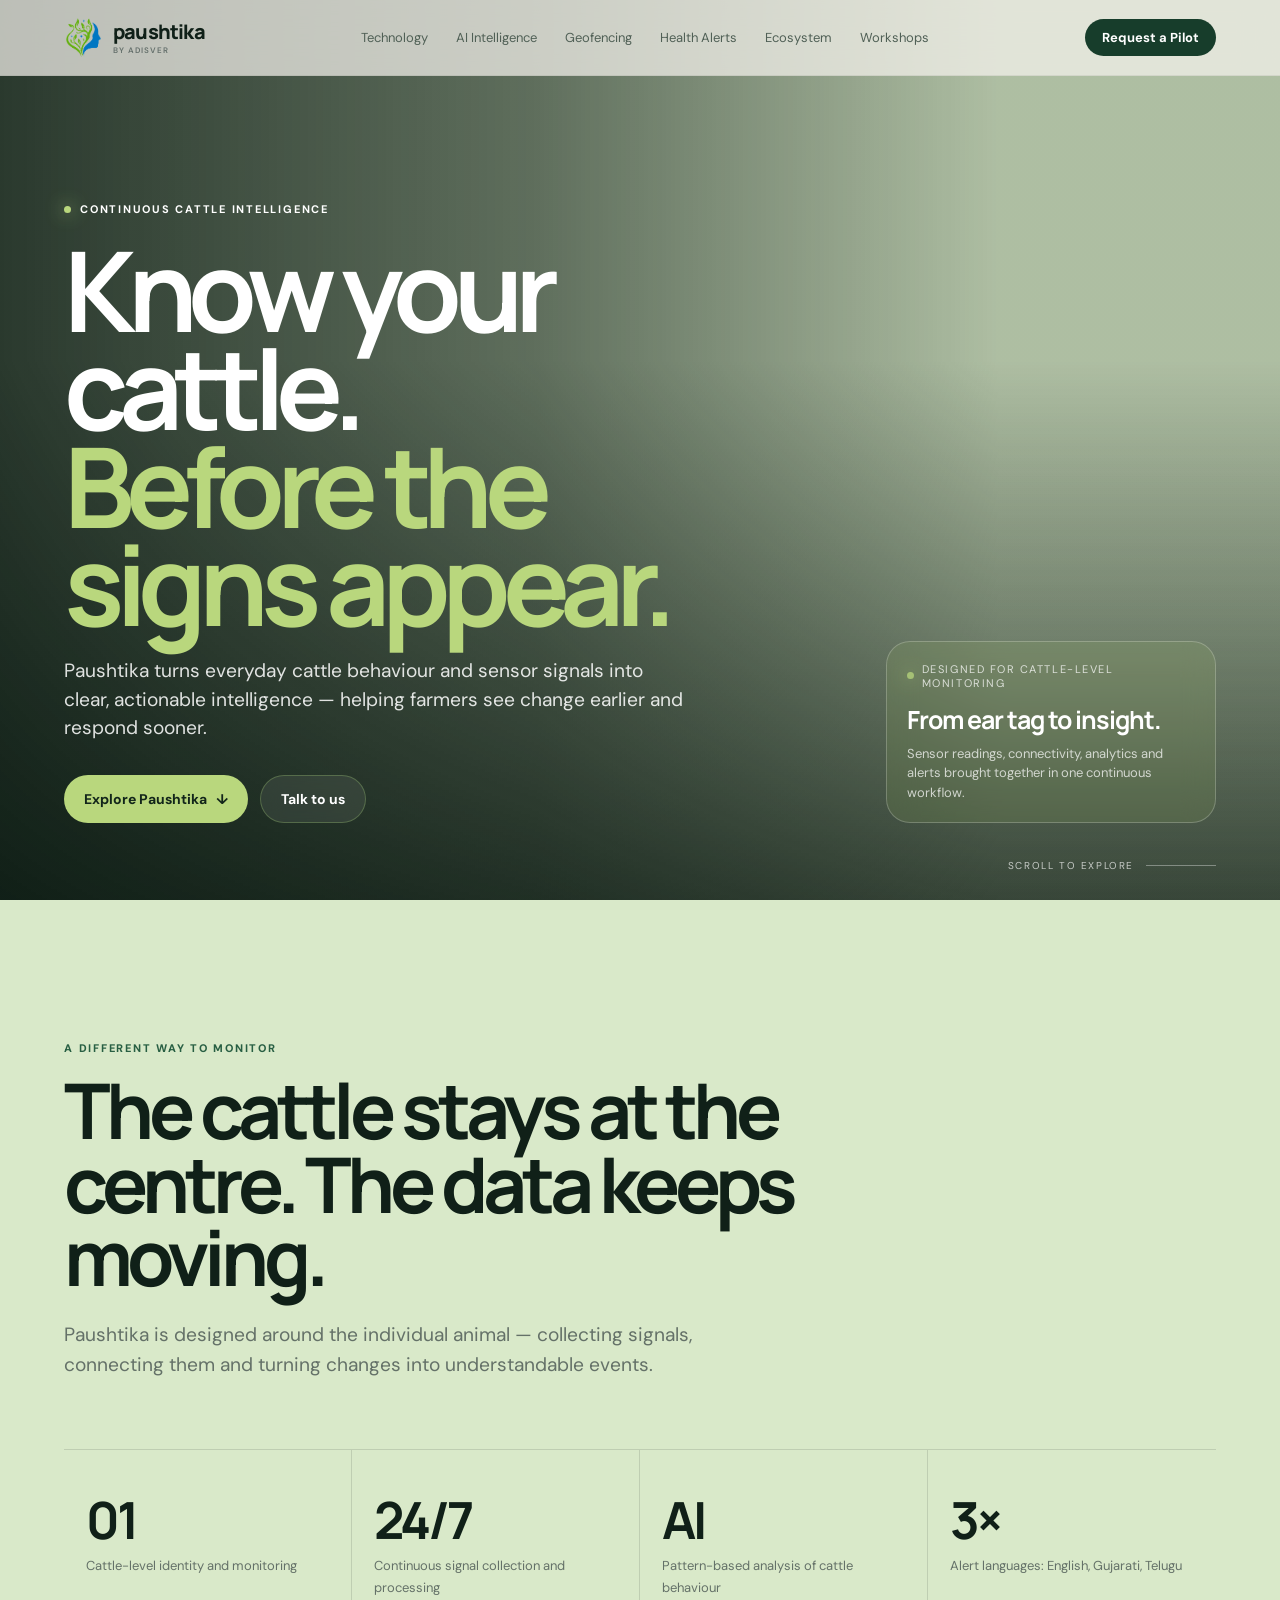
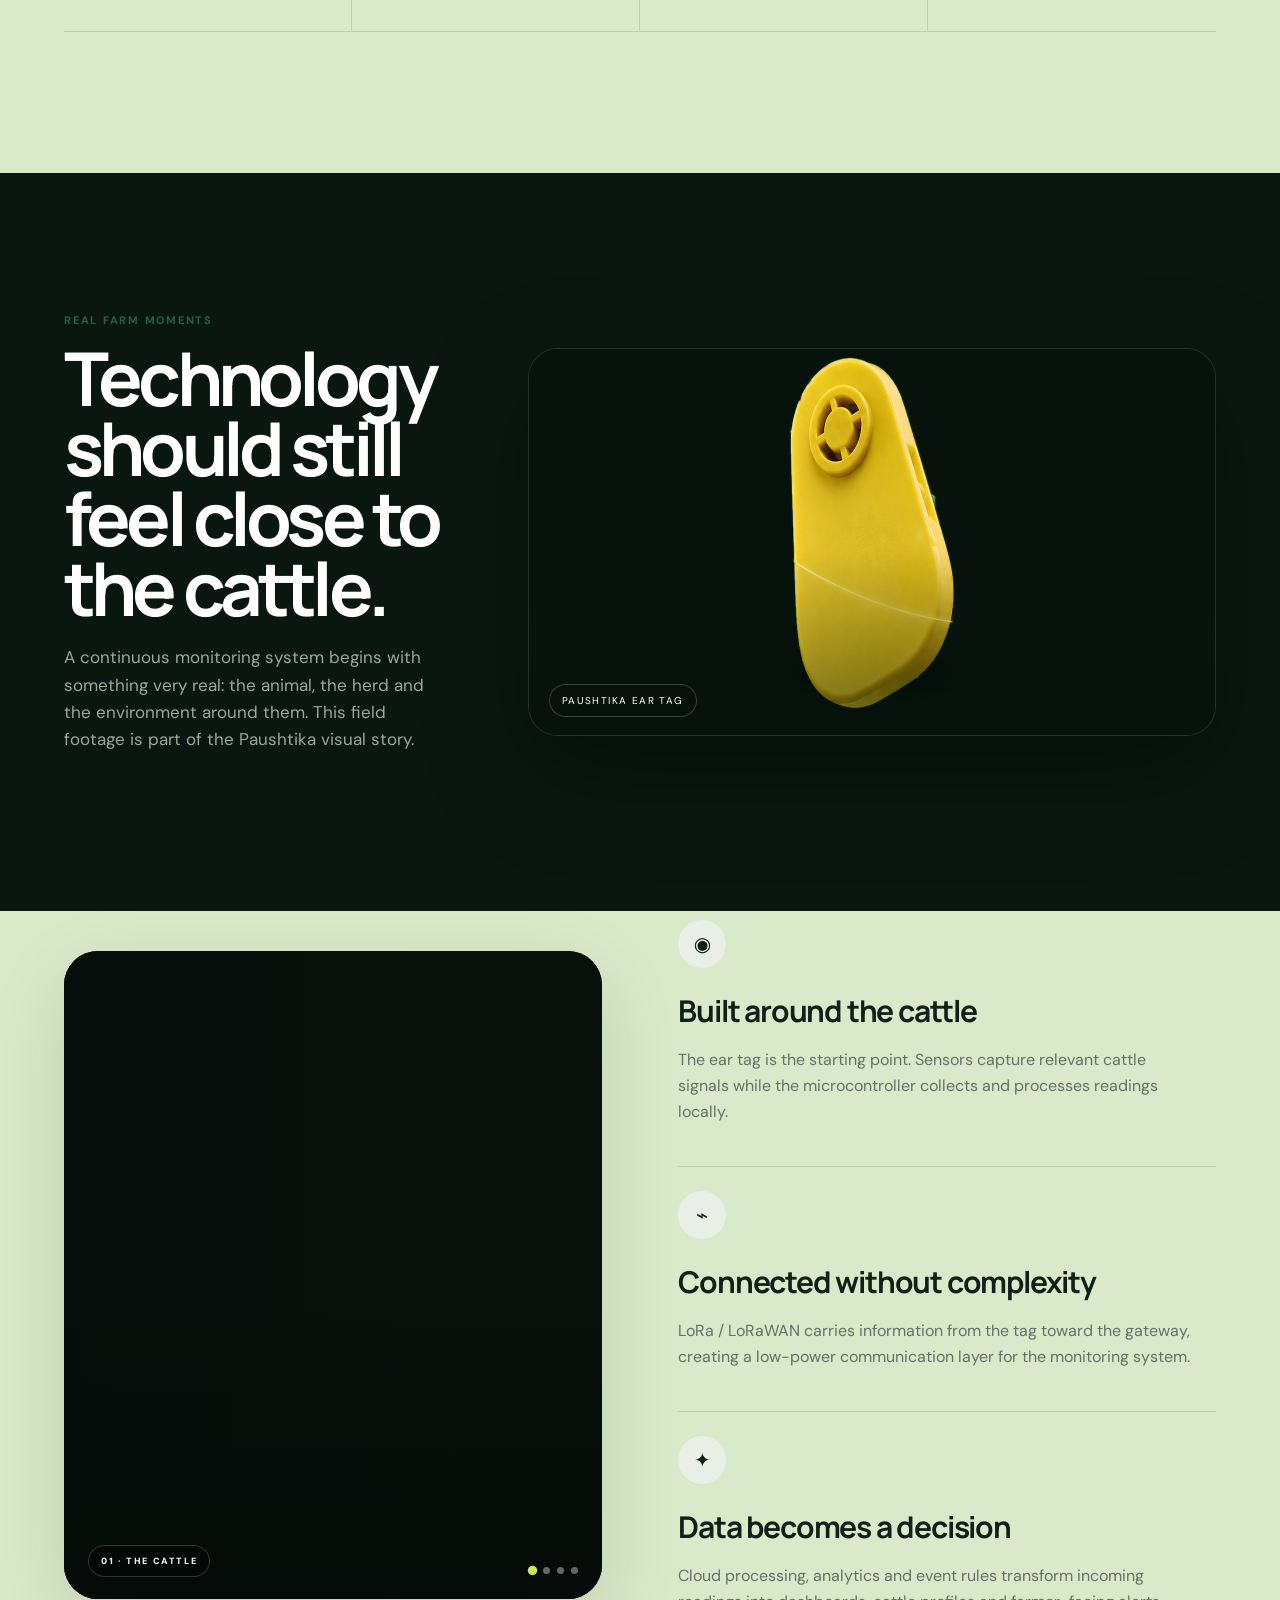
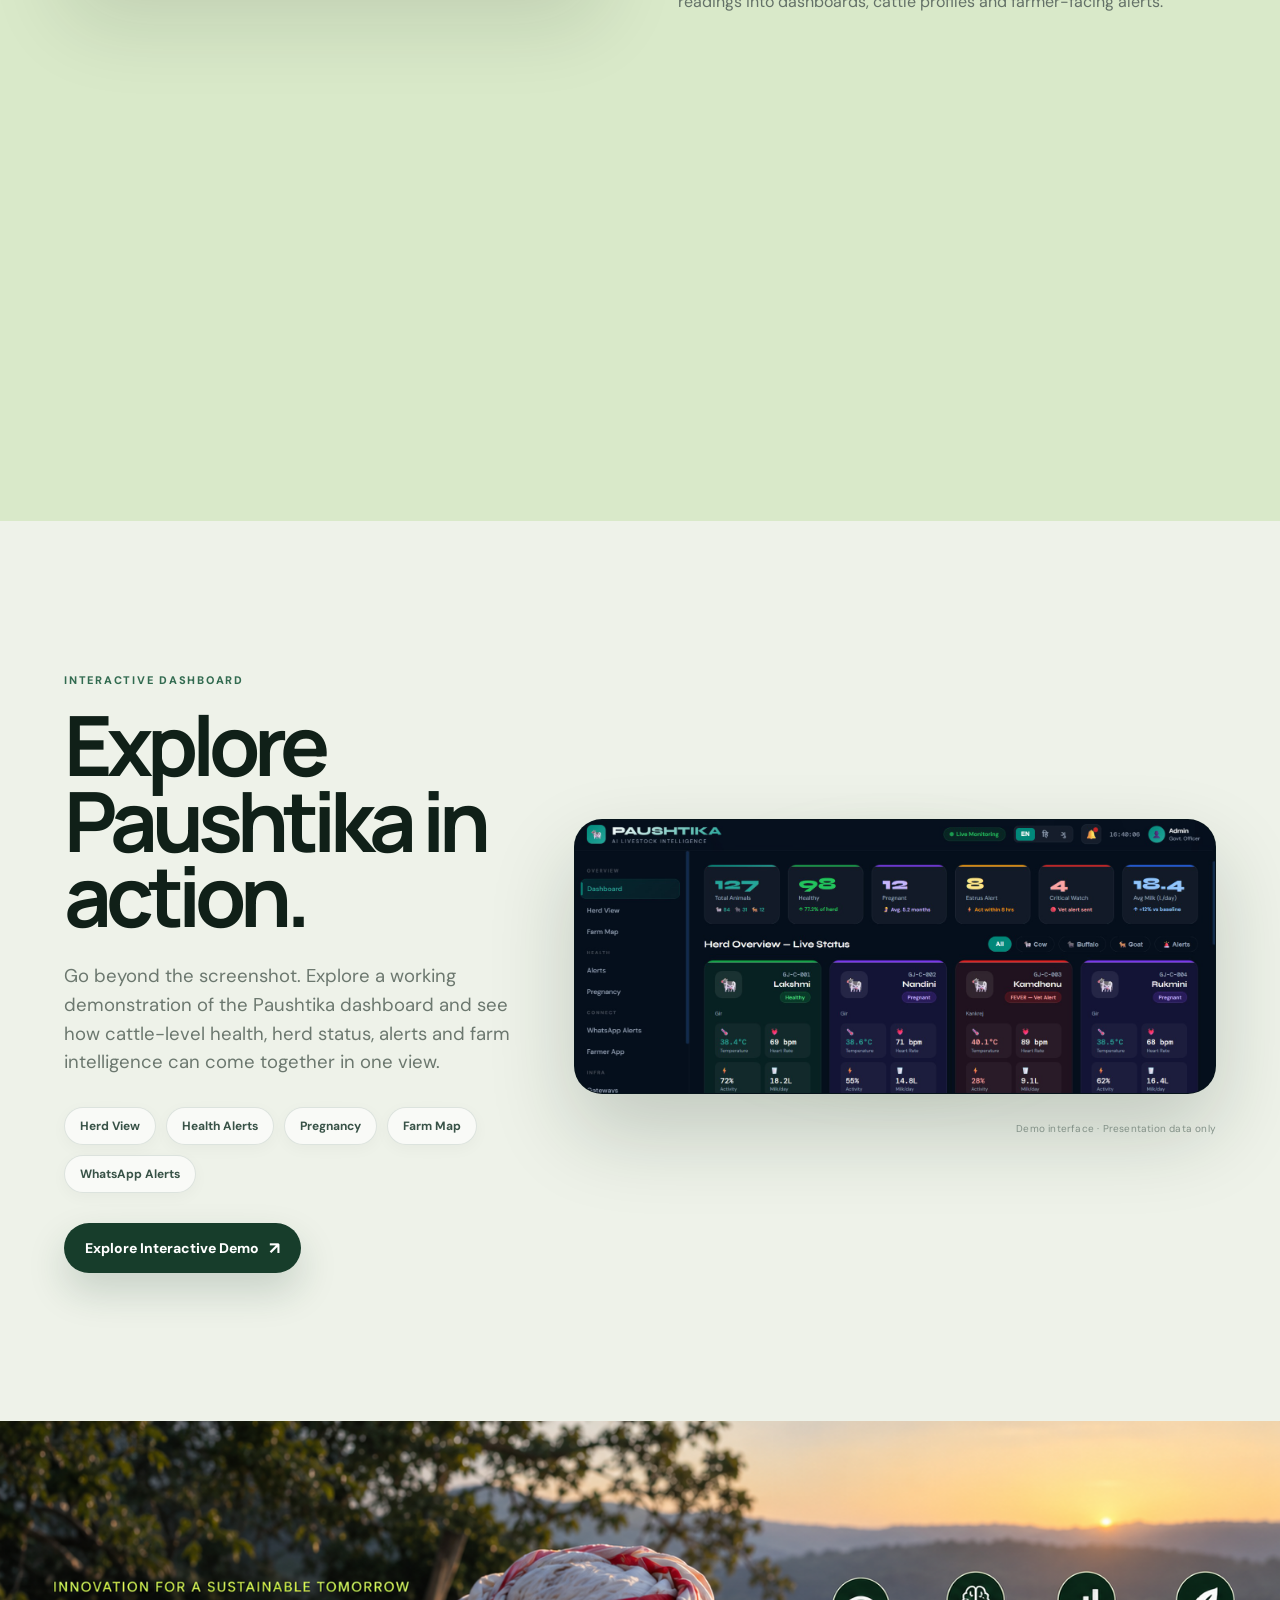
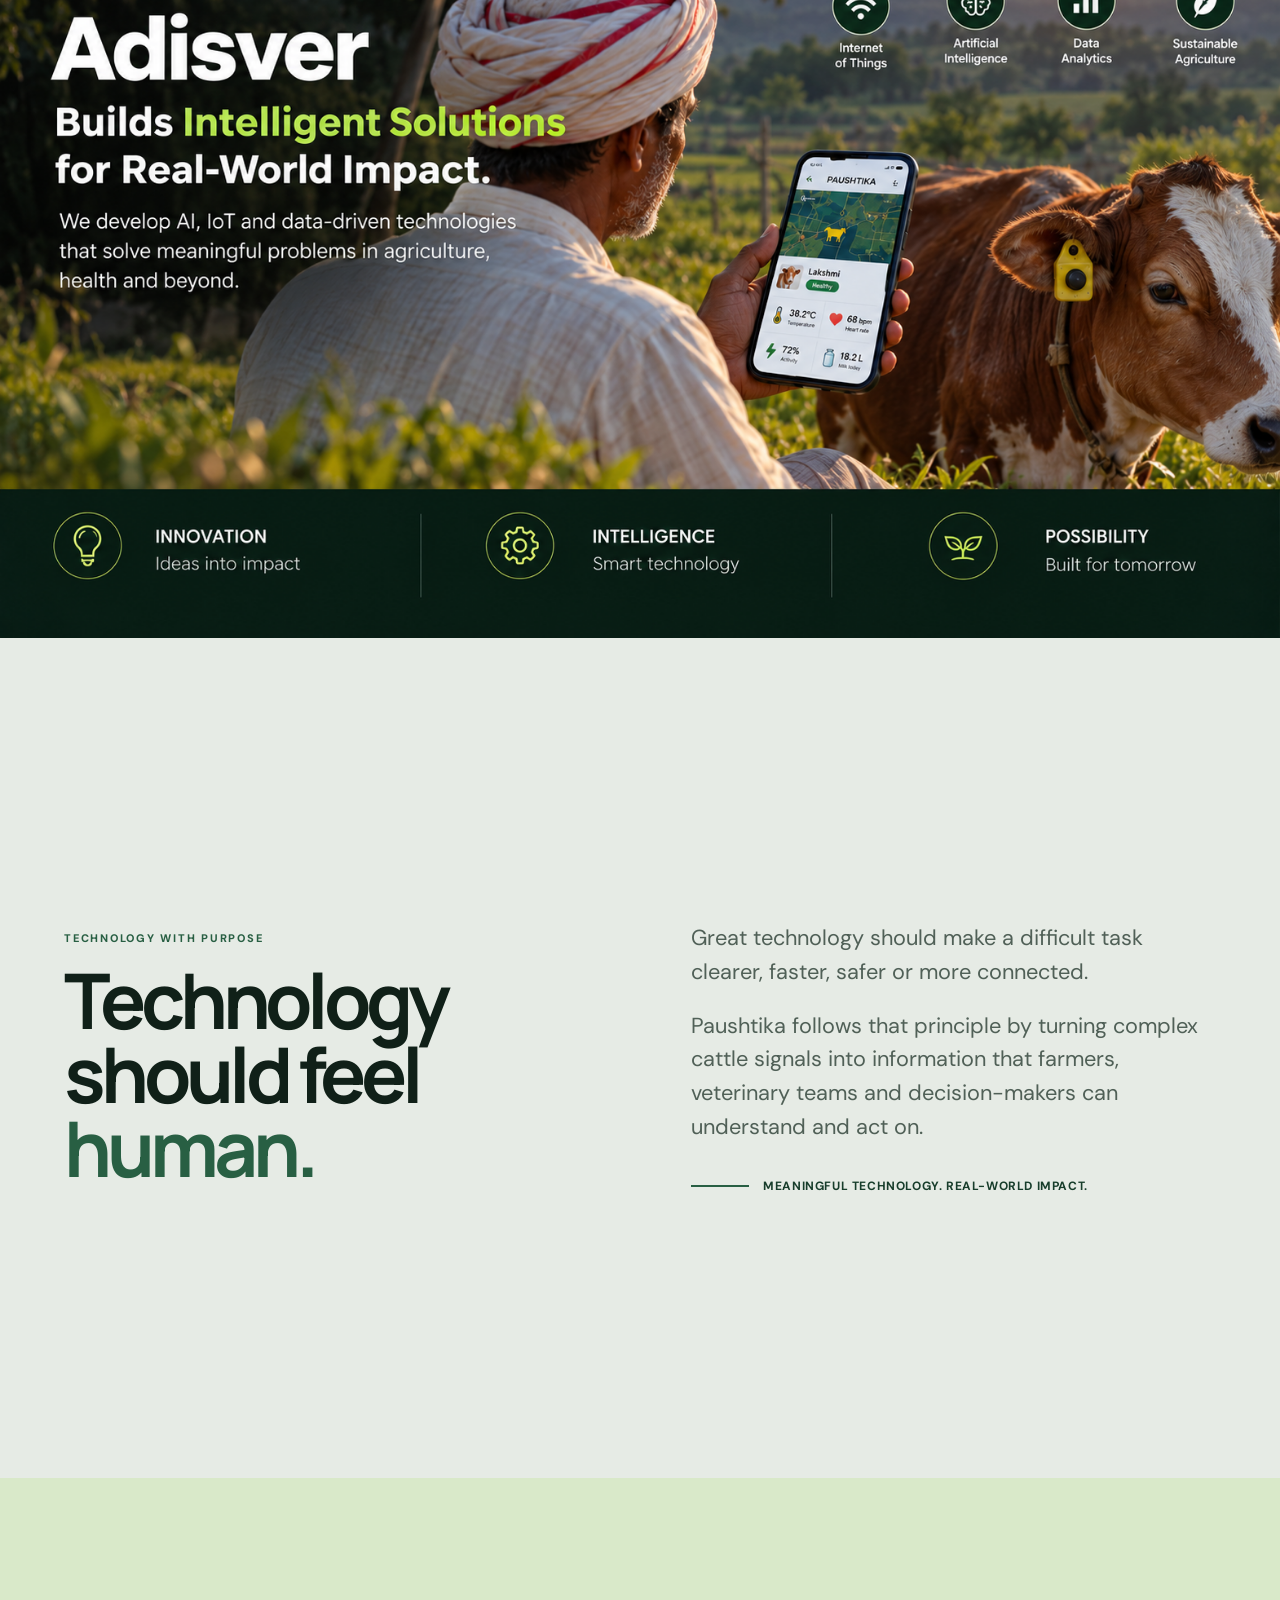
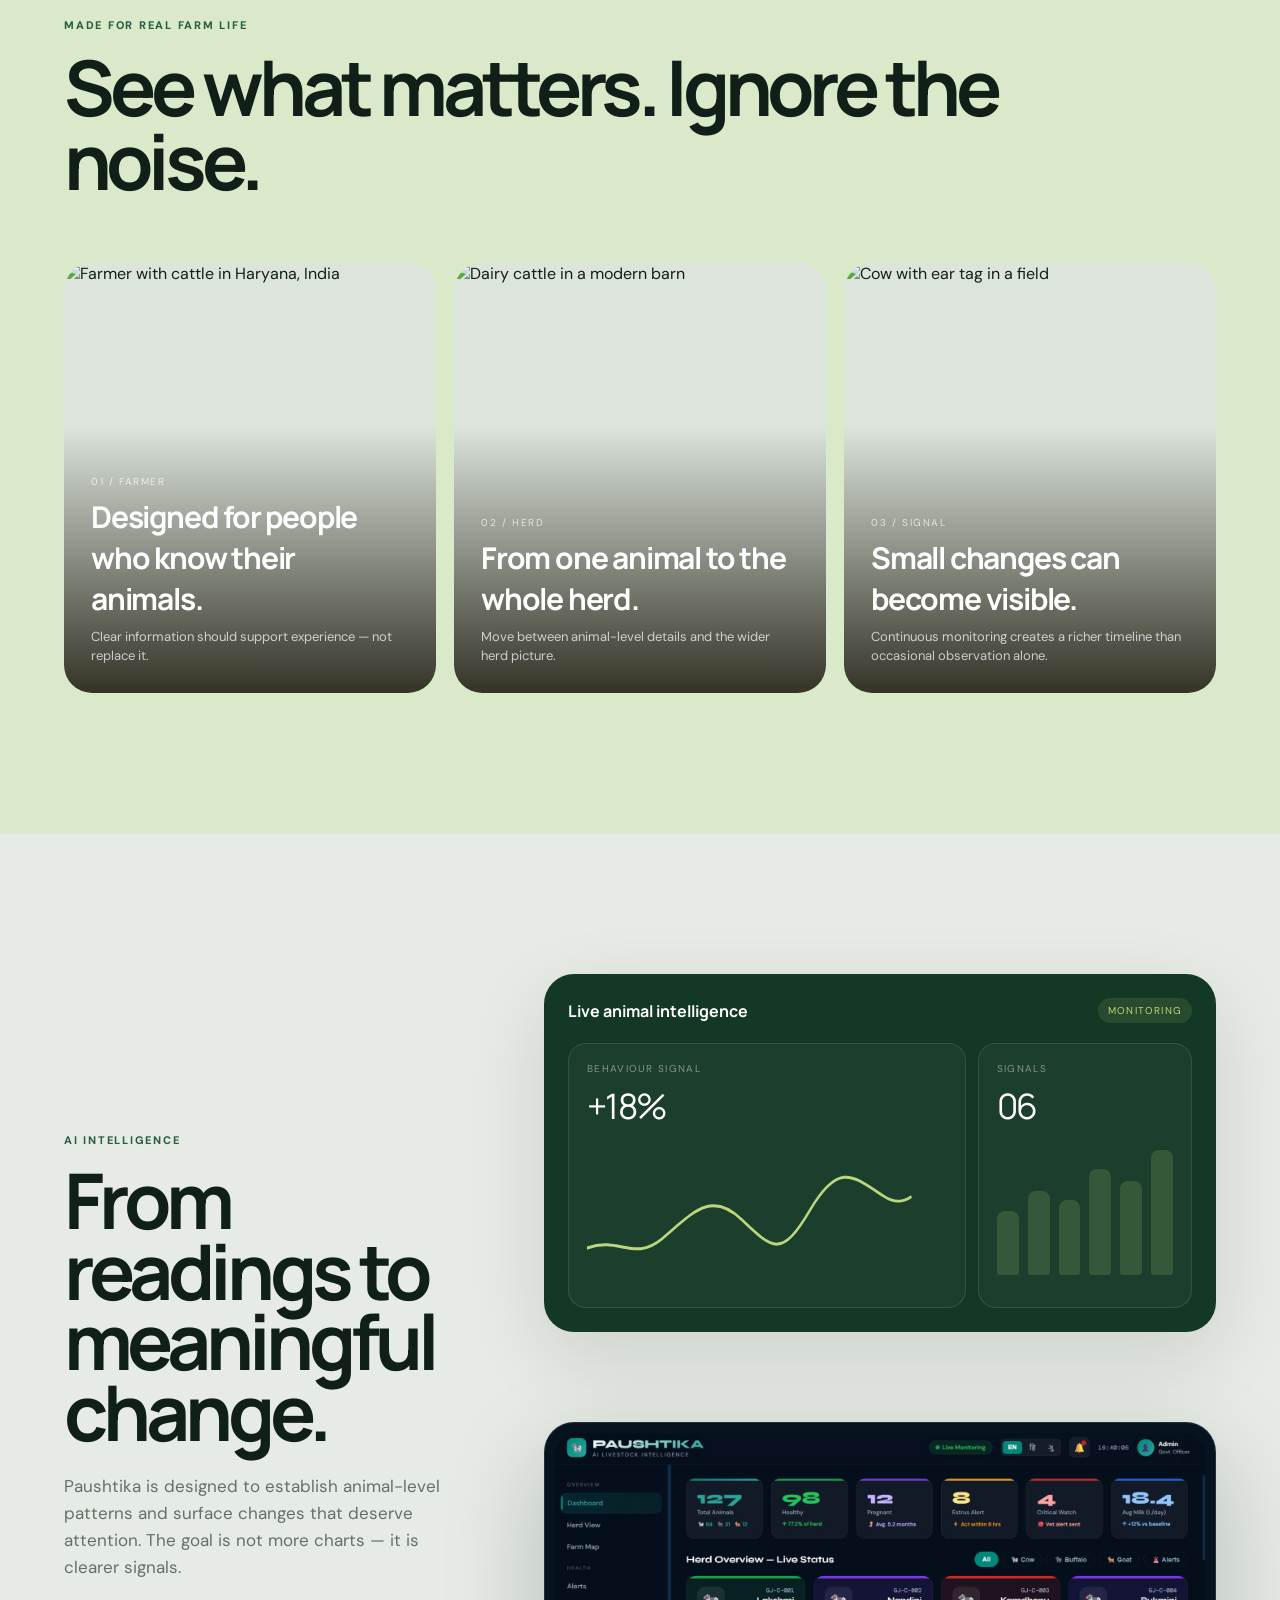
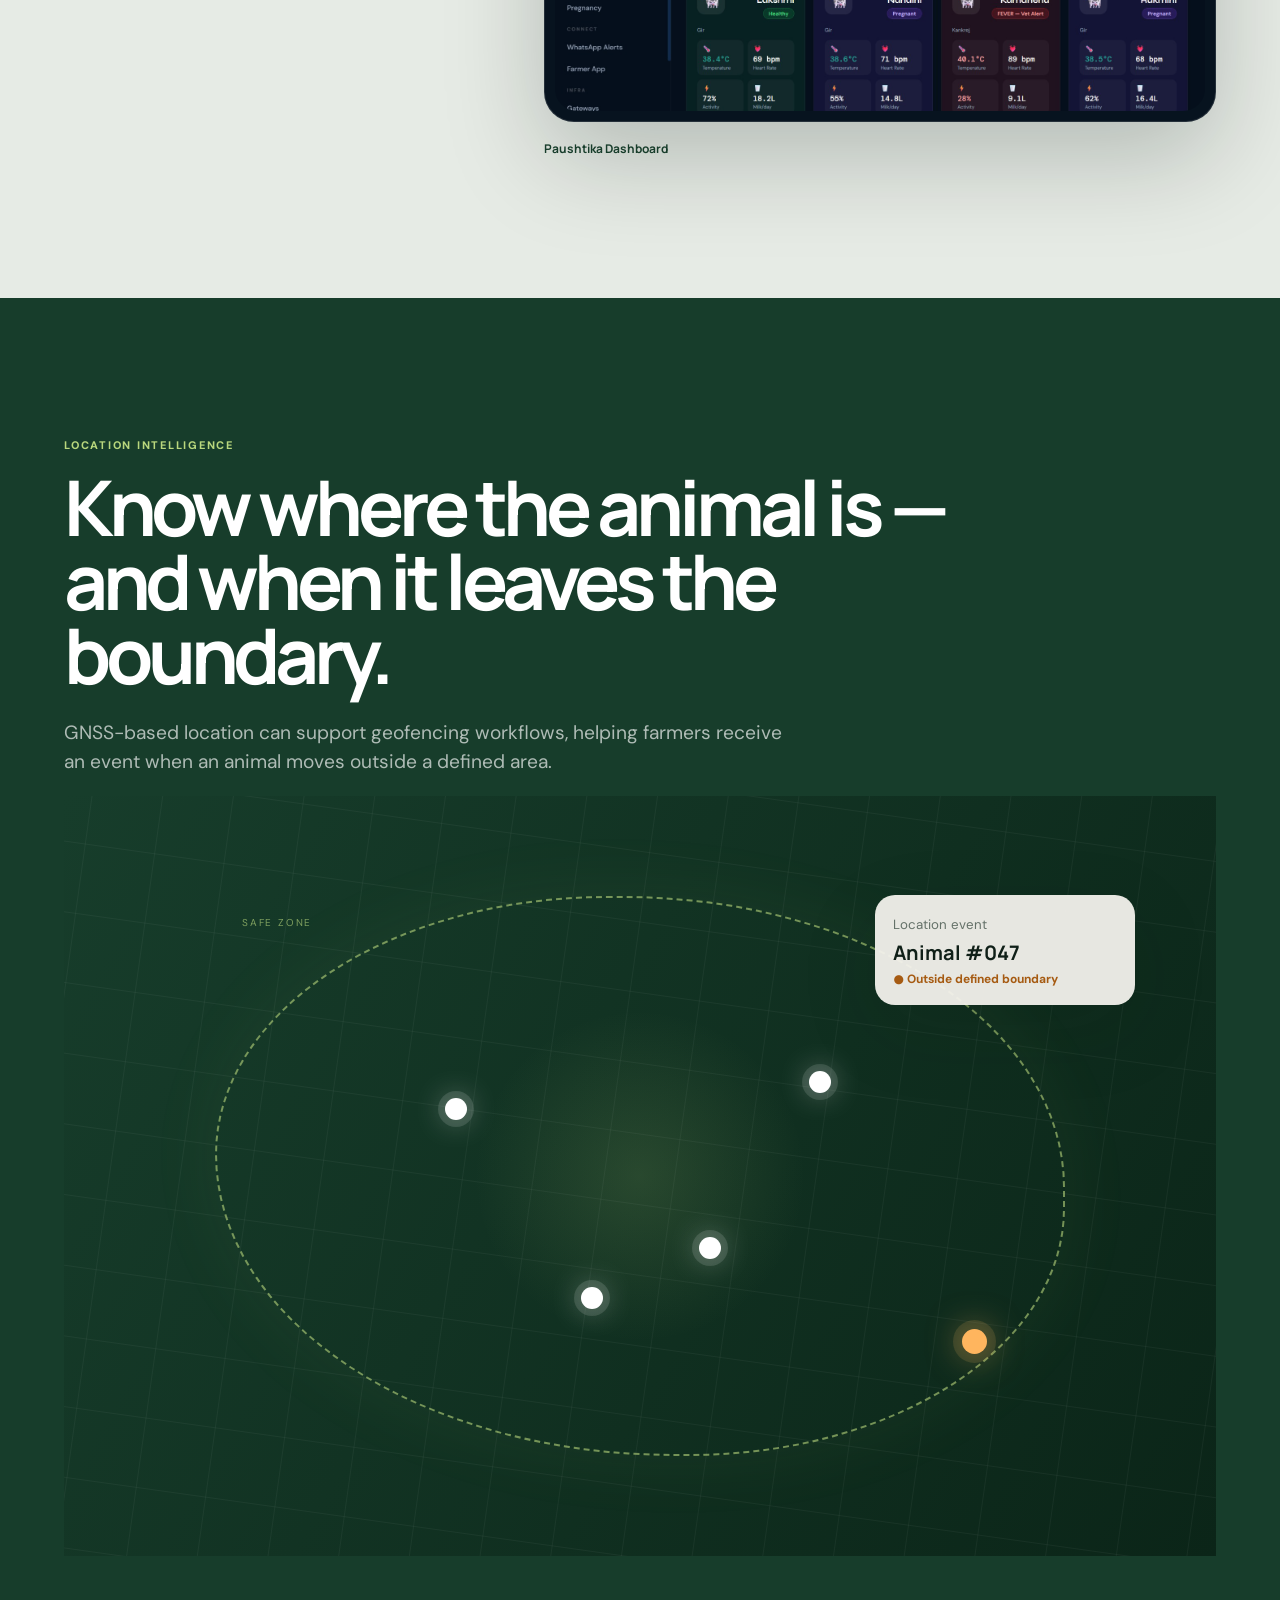
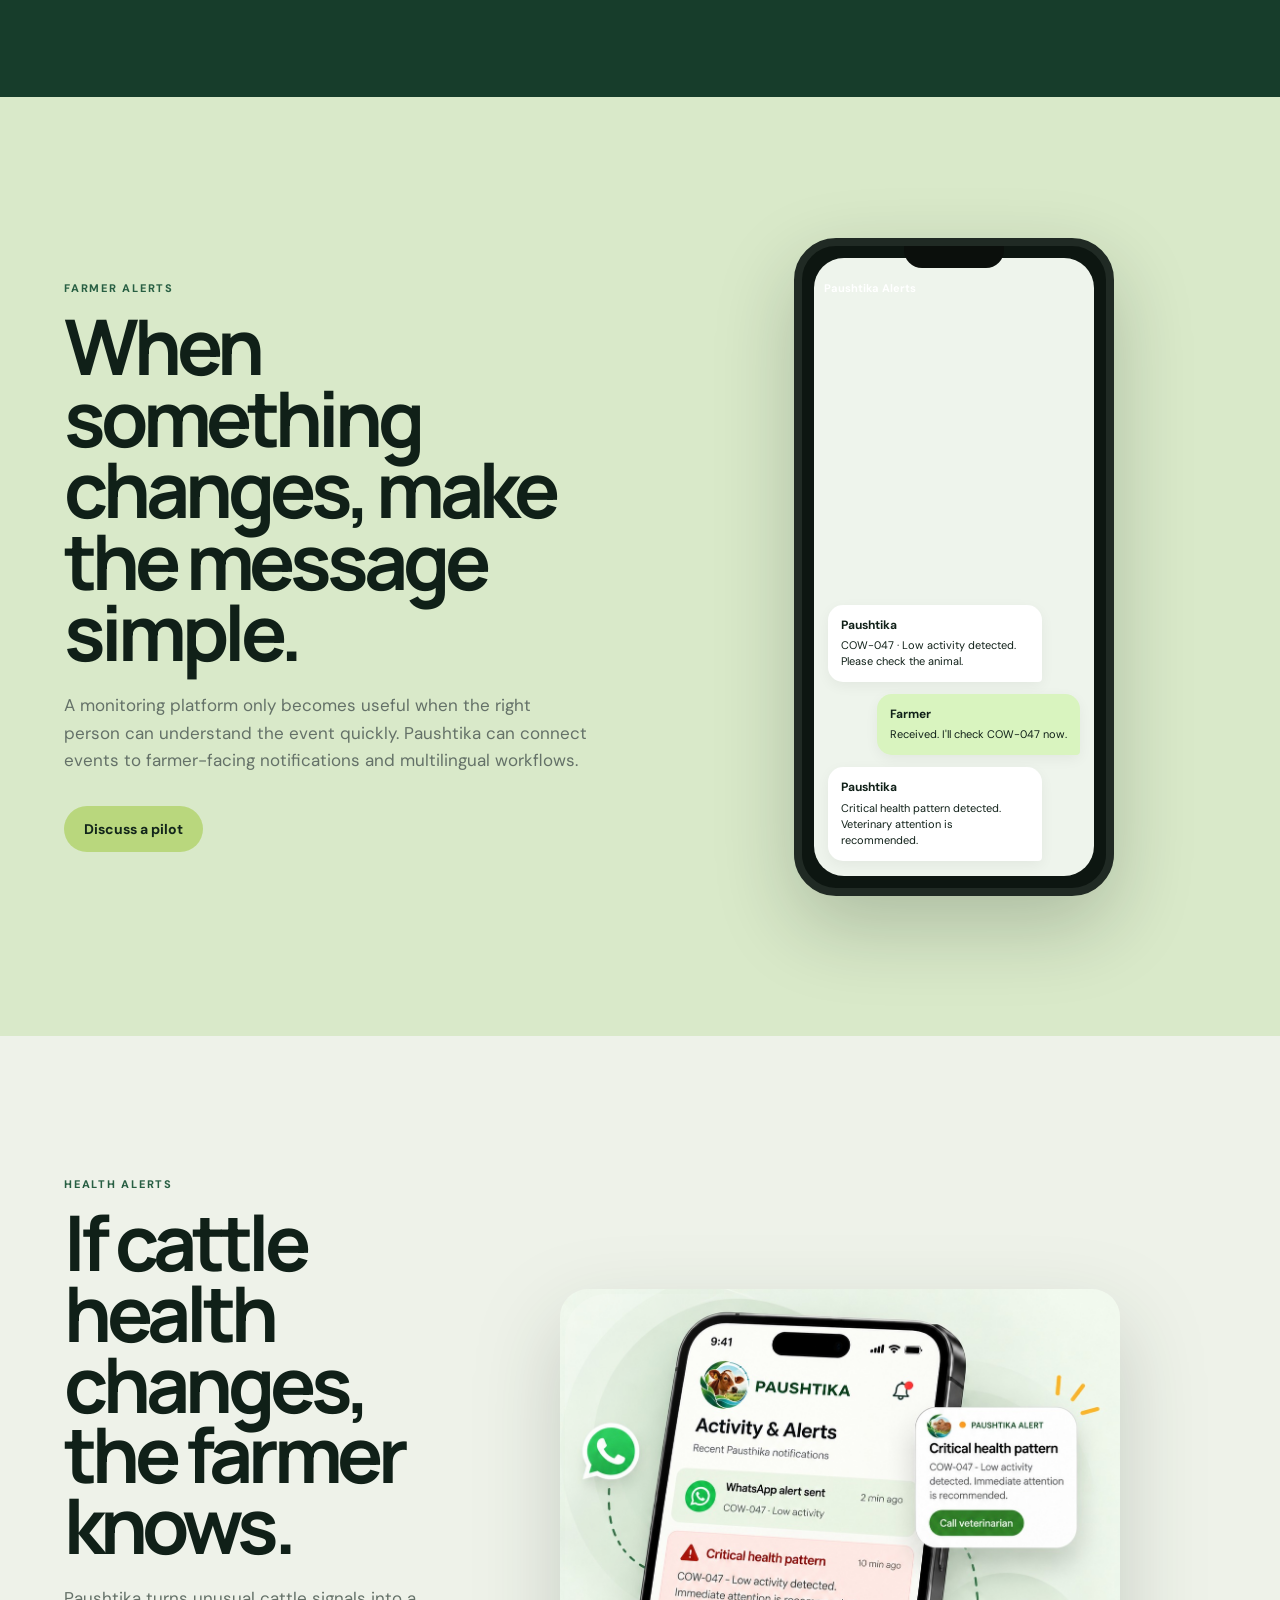
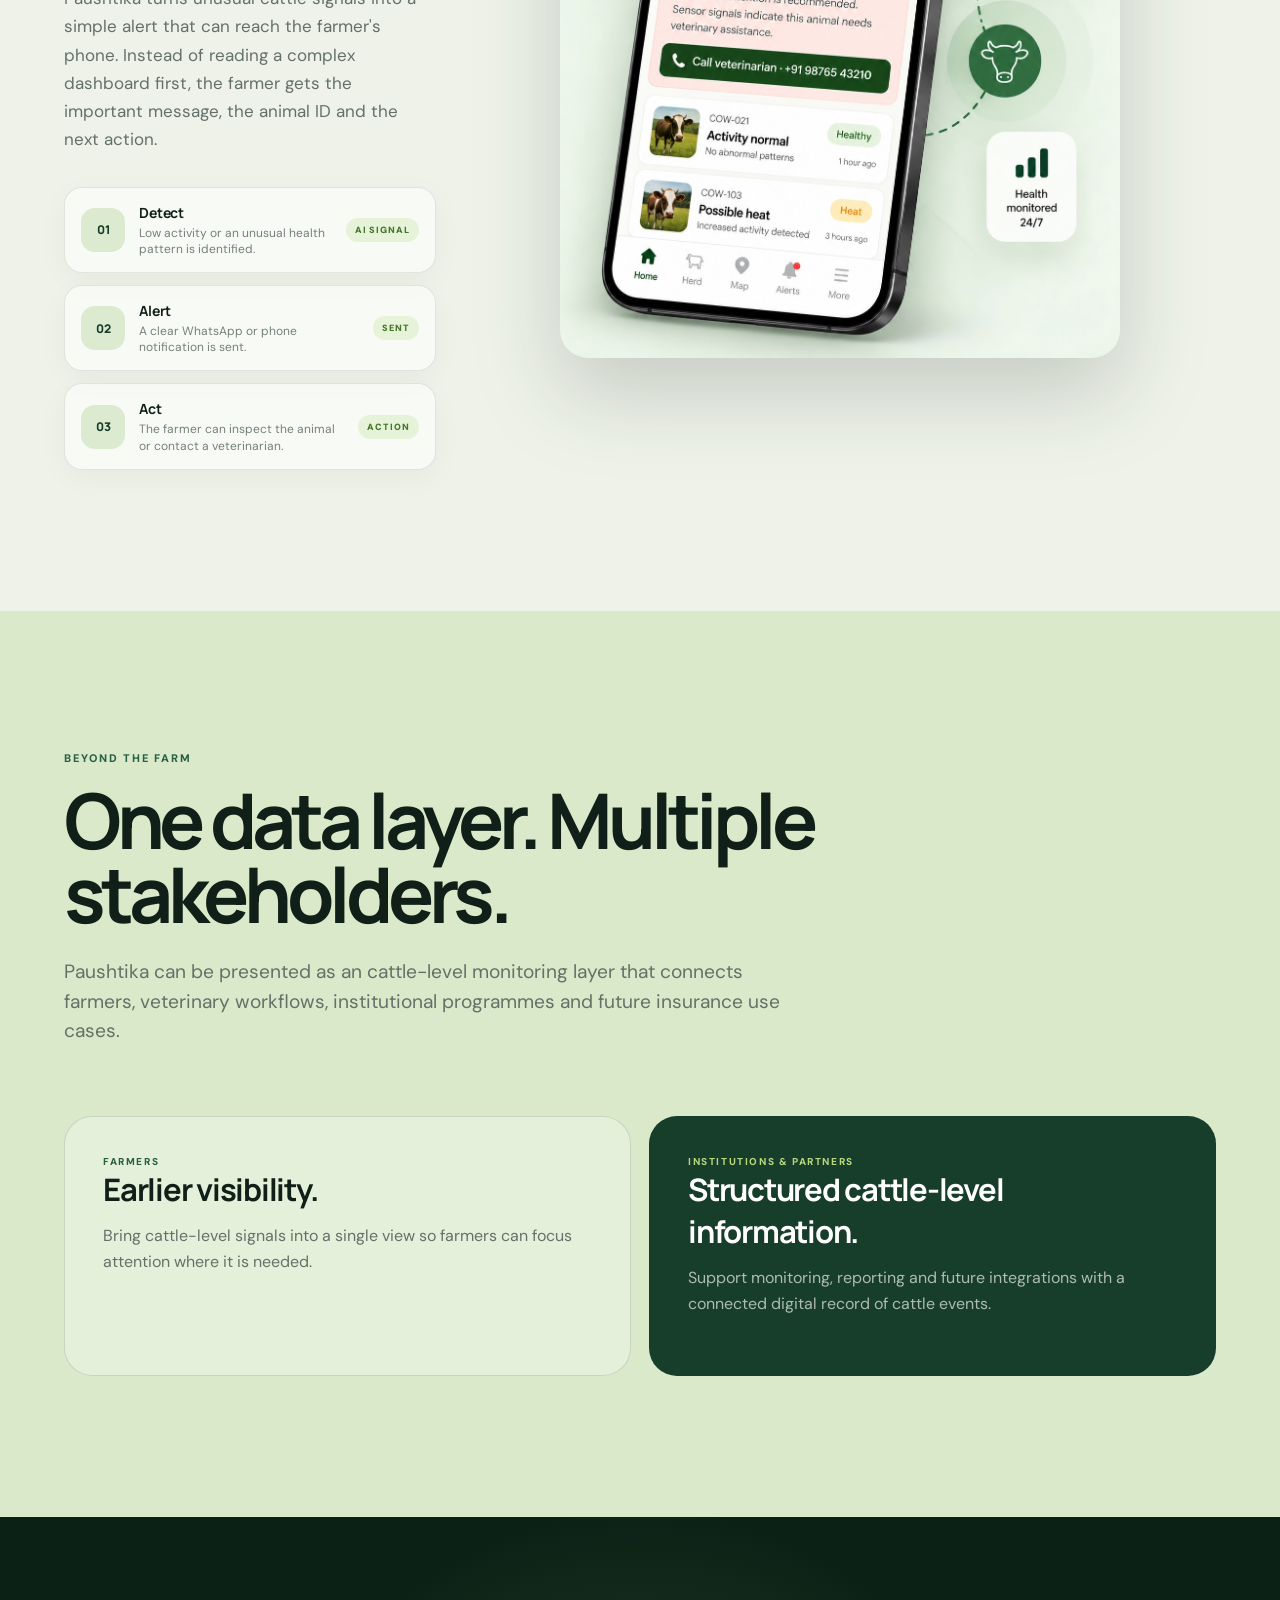
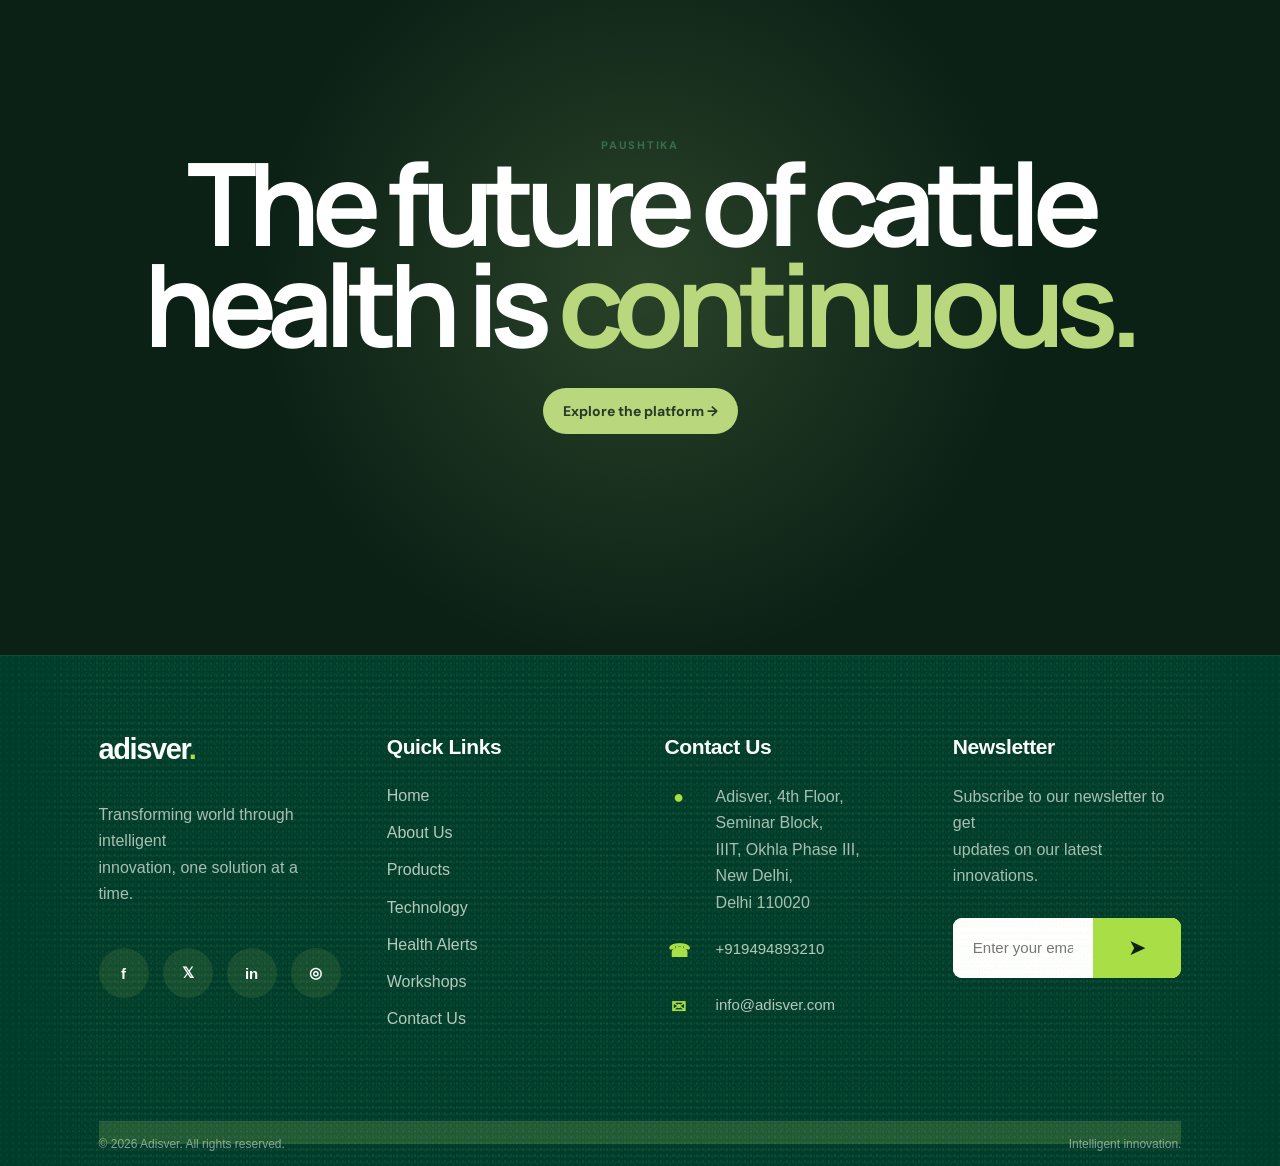
==== adisver-website/index.html @ e1353c0b "Final commit" ====
<!DOCTYPE html>
<html lang="en">
<head>
<meta charset="UTF-8">
<meta name="viewport" content="width=device-width, initial-scale=1.0">
<title>Paushtika — Continuous Cattle Health Intelligence</title>
<meta name="description" content="Paushtika is an AI-powered cattle health and behaviour monitoring platform.">
<link rel="icon" type="image/png" href="assets/images/adisver-logo.png">
<link rel="apple-touch-icon" href="assets/images/adisver-logo.png">
<link rel="preconnect" href="https://fonts.googleapis.com">
<link rel="preconnect" href="https://fonts.gstatic.com" crossorigin>
<link href="https://fonts.googleapis.com/css2?family=DM+Sans:wght@400;500;600;700&family=Manrope:wght@500;600;700;800&display=swap" rel="stylesheet">
<style>
:root{
  --ink:#102018;
  --muted:#647168;
  --paper:#d9e9c9;
  --paper2:#e9eee7;
  --green:#173d2b;
  --green2:#285f43;
  --lime:#b9d77d;
  --line:rgba(16,32,24,.13);
  --white:#fff;
  --shadow:0 25px 80px rgba(13,29,20,.12);
}
*{box-sizing:border-box}
html{scroll-behavior:smooth;scroll-padding-top:90px}
body{
  margin:0;
  color:var(--ink);
  background:var(--paper);
  font-family:"DM Sans",system-ui,sans-serif;
  overflow-x:hidden;
}
a{color:inherit;text-decoration:none}
button{font:inherit}
img{display:block;max-width:100%}

.nav{
  position:fixed;z-index:50;top:0;left:0;right:0;
  display:flex;align-items:center;justify-content:space-between;
  padding:18px 5vw;
  background:rgba(245,243,237,.72);
  backdrop-filter:blur(18px);
  border-bottom:1px solid rgba(16,32,24,.07);
  transition:.35s ease;
}
.nav.scrolled{padding-top:11px;padding-bottom:11px;background:rgba(245,243,237,.9)}
.brand{display:flex;align-items:center;gap:10px;font-family:Manrope,system-ui,sans-serif;font-weight:800;font-size:20px;letter-spacing:-.04em}
.brand-logo-wrap{position:relative;width:39px;height:39px;display:flex;align-items:center;justify-content:center;flex:none}
.brand-logo-link{display:flex;align-items:center;justify-content:center;width:39px;height:39px}
.brand-logo{width:39px;height:39px;object-fit:contain;display:block;flex:none}
.brand-text{display:flex;flex-direction:column;line-height:1;text-decoration:none}
.brand-name{display:block}
.brand-by{display:block;margin-top:4px;color:#65706c;font-family:DM Sans,system-ui,sans-serif;font-size:8px;font-weight:600;letter-spacing:.12em;text-transform:uppercase}
.brand-by strong{color:#4d853c;font-weight:800}
.brand-adisver{position:absolute;left:-8px;top:-8px;width:19px;height:19px;display:flex;align-items:center;justify-content:center;border-radius:50%;background:#fff;border:1px solid rgba(23,61,43,.14);box-shadow:0 4px 12px rgba(13,29,20,.16);z-index:5;transition:transform .25s ease,box-shadow .25s ease}
.brand-adisver img{width:14px;height:14px;object-fit:contain;display:block}
.brand-adisver:hover{transform:scale(1.12);box-shadow:0 7px 18px rgba(13,29,20,.22)}
.brand-adisver-tooltip{position:absolute;left:50%;bottom:calc(100% + 9px);transform:translateX(-50%) translateY(4px);padding:7px 10px;border-radius:7px;background:#063a2a;color:#fff;font-family:DM Sans,system-ui,sans-serif;font-size:10px;font-weight:700;letter-spacing:0;white-space:nowrap;opacity:0;visibility:hidden;pointer-events:none;box-shadow:0 8px 20px rgba(4,31,23,.22);transition:opacity .2s ease,transform .2s ease,visibility .2s ease}
.brand-adisver-tooltip:after{content:"";position:absolute;left:50%;top:100%;transform:translateX(-50%);border:5px solid transparent;border-top-color:#063a2a}
.brand-adisver:hover .brand-adisver-tooltip,.brand-adisver:focus-visible .brand-adisver-tooltip{opacity:1;visibility:visible;transform:translateX(-50%) translateY(0)}
.navlinks{display:flex;gap:28px;font-size:13px;color:#506056}
.navlinks a{position:relative}
.navlinks a:after{content:"";position:absolute;left:0;right:100%;bottom:-5px;height:1px;background:var(--green);transition:.3s}
.navlinks a:hover:after{right:0}
.navcta{padding:10px 17px;border-radius:100px;background:var(--green);color:#fff;font-size:13px;font-weight:700;transition:.25s}
.navcta:hover{transform:translateY(-2px);box-shadow:0 10px 25px rgba(23,61,43,.25)}

.progress{position:fixed;z-index:60;left:0;top:0;height:3px;width:0;background:var(--green);transform-origin:left}


.mobile-menu-toggle{
  display:none;
  width:44px;
  height:44px;
  border:1px solid rgba(16,32,24,.14);
  border-radius:50%;
  background:rgba(255,255,255,.72);
  color:var(--green);
  align-items:center;
  justify-content:center;
  flex-direction:column;
  gap:5px;
  cursor:pointer;
  padding:0;
}
.mobile-menu-toggle span{
  display:block;
  width:18px;
  height:2px;
  border-radius:2px;
  background:currentColor;
  transition:transform .25s ease,opacity .25s ease;
}
.mobile-menu-toggle.open span:first-child{transform:translateY(3.5px) rotate(45deg)}
.mobile-menu-toggle.open span:last-child{transform:translateY(-3.5px) rotate(-45deg)}
.mobile-menu{
  position:fixed;
  z-index:49;
  inset:0;
  background:rgba(245,243,237,.98);
  backdrop-filter:blur(22px);
  padding:105px 7vw 40px;
  display:flex;
  flex-direction:column;
  gap:0;
  transform:translateY(-105%);
  opacity:0;
  pointer-events:none;
  transition:transform .4s cubic-bezier(.77,0,.18,1),opacity .25s ease;
}
.mobile-menu.open{
  transform:none;
  opacity:1;
  pointer-events:auto;
}
.mobile-menu a{
  display:flex;
  align-items:center;
  justify-content:space-between;
  min-height:58px;
  border-bottom:1px solid rgba(16,32,24,.12);
  color:var(--ink);
  font-family:Manrope,system-ui,sans-serif;
  font-size:25px;
  font-weight:700;
  letter-spacing:-.04em;
}
.mobile-menu a:last-child{color:var(--green2)}
.mobile-menu a::after{
  content:"↗";
  font-size:16px;
  color:var(--green2);
}
@media(max-width:900px){
  .navcta{display:none}
  .mobile-menu-toggle{display:flex}
}
@media(min-width:901px){
  .mobile-menu{display:none!important}
}

@media(max-width:900px){
  .brand{gap:7px;font-size:17px}
  .brand-logo-wrap,.brand-logo-link,.brand-logo{width:34px;height:34px}
  .brand-by{font-size:7px}
  .brand-adisver{width:17px;height:17px;left:-6px;top:-6px}
  .brand-adisver img{width:12px;height:12px}
}
@media(max-width:600px){
  .brand-logo-wrap,.brand-logo-link,.brand-logo{width:32px;height:32px}
  .brand-name{font-size:16px}
  .brand-by{font-size:6px}
  .brand-adisver{width:16px;height:16px;left:-5px;top:-5px}
}

.hero{
  min-height:100svh;
  position:relative;
  display:grid;
  place-items:end;
  padding:130px 5vw 6vw;
  overflow:hidden;
  color:#fff;
  isolation:isolate;
}
.hero-media{position:absolute;inset:0;z-index:-3;overflow:hidden;transform:scale(1.02);will-change:transform}
.hero-video,.hero-fallback{position:absolute;inset:0;width:100%;height:100%;object-fit:cover;object-position:center 52%;transition:opacity .7s ease;filter:saturate(1.06) contrast(1.03)}
.hero-video{opacity:1}
.hero-fallback{opacity:0}
.hero-media.video-failed .hero-video{opacity:0}
.hero-media.video-failed .hero-fallback{opacity:1}
.hero-media:after{content:"";position:absolute;inset:0;background:rgba(8,24,15,.06)}
.hero:before{content:"";position:absolute;inset:0;z-index:-2;background:linear-gradient(90deg,rgba(6,21,14,.82) 0%,rgba(6,21,14,.55) 42%,rgba(6,21,14,.15) 78%),linear-gradient(0deg,rgba(5,18,11,.7),transparent 60%)}
.hero-grid{width:100%;max-width:1450px;display:grid;grid-template-columns:minmax(0,1.15fr) minmax(280px,.65fr);gap:5vw;align-items:end}
.eyebrow{display:inline-flex;align-items:center;gap:9px;text-transform:uppercase;letter-spacing:.16em;font-size:11px;font-weight:700;opacity:.85}
.dot{width:7px;height:7px;background:var(--lime);border-radius:50%;box-shadow:0 0 18px var(--lime)}
.hero h1{font-family:Manrope;font-size:clamp(54px,8.7vw,132px);line-height:.88;letter-spacing:-.075em;margin:22px 0 25px;max-width:1050px}
.hero h1 span{color:var(--lime)}
.hero-copy{font-size:clamp(16px,1.5vw,21px);line-height:1.5;max-width:620px;color:rgba(255,255,255,.86)}
.hero-actions{display:flex;gap:12px;margin-top:32px;flex-wrap:wrap}
.btn{display:inline-flex;align-items:center;justify-content:center;gap:9px;padding:14px 20px;border-radius:100px;font-weight:700;font-size:14px;transition:.3s}
.btn-primary{background:var(--lime);color:#12251a}
.btn-primary:hover{transform:translateY(-3px);box-shadow:0 14px 35px rgba(185,215,125,.22)}
.btn-ghost{border:1px solid rgba(176,220,126,.28);color:#fff;background:rgba(255,255,255,.08);backdrop-filter:blur(10px)}
.btn-ghost:hover{background:rgba(255,255,255,.16);transform:translateY(-3px)}
.hero-panel{justify-self:end;max-width:330px;padding:20px;border:1px solid rgba(255,255,255,.22);background:rgba(184,223,99,.10);backdrop-filter:blur(15px);border-radius:24px}
.live{display:flex;align-items:center;gap:8px;font-size:11px;text-transform:uppercase;letter-spacing:.14em;opacity:.75}
.hero-panel h3{font-family:Manrope;font-size:25px;margin:12px 0 7px;letter-spacing:-.04em}
.hero-panel p{font-size:13px;line-height:1.5;color:rgba(255,255,255,.72);margin:0}
.scrollcue{position:absolute;bottom:28px;right:5vw;display:flex;align-items:center;gap:12px;font-size:10px;text-transform:uppercase;letter-spacing:.16em;opacity:.7}
.scrollline{width:70px;height:1px;background:rgba(255,255,255,.5);position:relative;overflow:hidden}
.scrollline:after{content:"";position:absolute;left:-100%;width:100%;height:100%;background:#fff;animation:lineMove 2s infinite}
@keyframes lineMove{to{left:100%}}

.section{padding:clamp(90px,11vw,180px) 5vw;position:relative}
.section-inner{max-width:1450px;margin:auto}
.section.dark{background:var(--green);color:#fff}
.kicker{font-size:11px;letter-spacing:.16em;text-transform:uppercase;font-weight:800;color:var(--green2)}
.dark .kicker{color:var(--lime)}
.section-title{font-family:Manrope;font-size:clamp(42px,6vw,86px);line-height:.96;letter-spacing:-.065em;margin:18px 0 26px;max-width:950px}
.section-intro{font-size:clamp(17px,1.5vw,21px);line-height:1.55;color:var(--muted);max-width:720px}
.dark .section-intro{color:rgba(255,255,255,.65)}

.reveal{opacity:0;transform:translateY(45px);transition:opacity .9s cubic-bezier(.2,.7,.2,1),transform .9s cubic-bezier(.2,.7,.2,1)}
.reveal.in{opacity:1;transform:none}
.reveal.delay1{transition-delay:.1s}.reveal.delay2{transition-delay:.2s}.reveal.delay3{transition-delay:.3s}

.stats{display:grid;grid-template-columns:repeat(4,1fr);border-top:1px solid var(--line);border-bottom:1px solid var(--line);margin-top:70px}
.stat{padding:34px 22px;border-right:1px solid var(--line)}
.stat:last-child{border-right:0}
.stat strong{display:block;font-family:Manrope;font-size:clamp(34px,4vw,60px);letter-spacing:-.06em}
.stat span{font-size:13px;color:var(--muted);line-height:1.4}

.cow-story{min-height:120vh;display:grid;grid-template-columns:1fr 1fr;gap:6vw;align-items:start}
#technology{padding-top:40px;padding-bottom:90px}
.story-image{position:sticky;top:12vh;height:min(72vh,760px);border-radius:34px;overflow:hidden;box-shadow:var(--shadow);background:#07100b}
.story-scenes{position:absolute;inset:0;overflow:hidden;background:#07100b}
.story-scene{position:absolute;inset:0;opacity:0;visibility:hidden;transform:scale(1.035);transition:opacity .9s ease,transform 4.8s cubic-bezier(.16,1,.3,1),visibility .9s ease;pointer-events:none}
.story-scene.active{opacity:1;visibility:visible;transform:scale(1);pointer-events:auto}
.story-scene video,.story-scene img{position:absolute;inset:0;width:100%;height:100%;object-fit:cover;display:block}
.story-scene-0 video,.story-scene-1 video{object-position:center center}
.story-scene-2 img{object-position:center center}
.story-scene-3{background:#07101a}
.story-scene-3 img{object-fit:contain;object-position:center center;padding:4%;transform:scale(1.04)}
.story-scene-shade{position:absolute;inset:0;background:linear-gradient(90deg,rgba(3,12,9,.58),rgba(3,12,9,.08) 65%),linear-gradient(0deg,rgba(0,0,0,.32),transparent 48%);pointer-events:none}
.story-dashboard-shade{position:absolute;inset:0;background:linear-gradient(90deg,rgba(4,10,18,.74),rgba(4,10,18,.08) 70%),linear-gradient(0deg,rgba(0,0,0,.3),transparent 50%);pointer-events:none}
.story-scene-label{position:absolute;left:24px;bottom:22px;z-index:4;color:rgba(255,255,255,.92);font-size:9px;font-weight:900;letter-spacing:.18em;padding:9px 12px;border:1px solid rgba(255,255,255,.18);border-radius:999px;background:rgba(0,0,0,.24);backdrop-filter:blur(10px)}
.story-tag-focus{position:absolute;left:74%;top:68%;width:170px;height:190px;transform:translate(-50%,-50%) scale(.22);opacity:0;transition:transform 1.15s cubic-bezier(.16,1,.3,1) .25s,opacity .55s ease .25s;filter:drop-shadow(0 18px 35px rgba(0,0,0,.62));z-index:3}
.story-scene-1.active .story-tag-focus{opacity:1;transform:translate(-50%,-50%) scale(1)}
.story-tag-body{position:absolute;left:50%;top:20px;transform:translateX(-50%);width:72px;height:112px;background:#d9f45c;clip-path:polygon(18% 0,82% 0,100% 14%,100% 100%,0 100%,0 14%);color:#091209;display:flex;align-items:center;justify-content:flex-end;flex-direction:column;padding-bottom:14px;gap:5px}
.story-tag-body strong{font-size:30px;line-height:1}.story-tag-body small{font-size:6px;font-weight:900;letter-spacing:.08em}.story-tag-hole{position:absolute;top:10px;width:11px;height:11px;border:2px solid #091209;border-radius:50%}
.story-tag-caption{position:absolute;top:142px;left:50%;transform:translateX(-50%);font-size:8px;font-weight:900;letter-spacing:.15em;white-space:nowrap;color:#dff58a}
.story-signal{position:absolute;left:25px;top:-2px;width:120px;height:120px;border:2px solid rgba(214,240,91,.9);border-radius:50%;opacity:0;animation:storyPulse 1.8s ease-out infinite}.story-ring-b{animation-delay:.6s}.story-ring-c{animation-delay:1.2s}
@keyframes storyPulse{0%{transform:scale(.45);opacity:.8}100%{transform:scale(1.55);opacity:0}}
.story-dots{position:absolute;right:24px;bottom:25px;z-index:6;display:flex;gap:7px}.story-dots span{width:7px;height:7px;border-radius:50%;background:rgba(255,255,255,.38);transition:transform .25s ease,background .25s ease}.story-dots span.active{background:#cde95b;transform:scale(1.35)}
.story-image.in .story-scene-3 img{transform:scale(1)}
.story-copy{
  padding:4vh 0;
  position:sticky;
  top:12vh;
  height:min(72vh,760px);
  display:flex;
  flex-direction:column;
  justify-content:center;
  overflow:visible;
}
.story-card{padding:24px 0;border-top:1px solid var(--line);flex:none}

.story-card h3{font-family:Manrope;font-size:30px;letter-spacing:-.04em;margin:0 0 10px}
.story-card p{font-size:16px;line-height:1.65;color:var(--muted);max-width:520px}
.icon-orb{width:48px;height:48px;border-radius:50%;display:grid;place-items:center;background:var(--paper2);margin-bottom:22px;font-size:20px}

.data-flow{margin-top:80px;display:grid;grid-template-columns:repeat(5,1fr);align-items:center;gap:0}
.flow-node{position:relative;text-align:center}
.flow-node .node{width:94px;height:94px;border-radius:50%;margin:auto;display:grid;place-items:center;background:rgba(210,235,196,.10);border:1px solid rgba(255,255,255,.18);font-size:26px;position:relative;z-index:2}
.flow-node strong{display:block;font-family:Manrope;font-size:14px;margin-top:15px}
.flow-node span{font-size:11px;color:rgba(255,255,255,.5)}
.flow-line{height:1px;background:linear-gradient(90deg,transparent,rgba(185,215,125,.65),transparent);position:relative}
.flow-line:after{content:"";position:absolute;top:-2px;left:-5px;width:5px;height:5px;border-radius:50%;background:var(--lime);box-shadow:0 0 12px var(--lime);animation:flow 2.2s linear infinite}
@keyframes flow{to{left:100%}}

.feature-grid{display:grid;grid-template-columns:repeat(3,1fr);gap:18px;margin-top:65px}
.feature-card{min-height:430px;border-radius:28px;overflow:hidden;position:relative;background:#dce4dc}
.feature-card img{width:100%;height:100%;object-fit:cover;transition:transform 1s}
.feature-card:hover img{transform:scale(1.07)}
.feature-card:after{content:"";position:absolute;inset:0;background:linear-gradient(0deg,rgba(24, 22, 8, 0.86),transparent 62%)}
.feature-content{position:absolute;z-index:2;left:27px;right:27px;bottom:27px;color:#fff}
.feature-number{font-size:10px;letter-spacing:.16em;opacity:.7}
.feature-content h3{font-family:Manrope;font-size:30px;letter-spacing:-.04em;margin:8px 0}
.feature-content p{font-size:13px;line-height:1.5;color:rgba(255,255,255,.72);margin:0}

.ai-section{background:#e6ebe5;overflow:hidden}
.ai-layout{display:grid;grid-template-columns:.75fr 1.25fr;gap:6vw;align-items:center}
.ai-copy h2{font-family:Manrope;font-size:clamp(46px,6vw,90px);line-height:.92;letter-spacing:-.065em;margin:18px 0 25px}
.ai-copy p{color:var(--muted);font-size:17px;line-height:1.6;max-width:530px}
.dashboard{background:#133825;color:#fff;border-radius:30px;padding:24px;box-shadow:var(--shadow);transform:perspective(1000px) rotateY(-6deg);transition:transform 1s}
.dashboard.in{transform:perspective(1000px) rotateY(0)}
.dash-top{display:flex;justify-content:space-between;align-items:center;margin-bottom:20px}
.dash-title{font-family:Manrope;font-weight:700}
.status{padding:6px 10px;border-radius:100px;background:rgba(185,215,125,.12);color:var(--lime);font-size:10px;text-transform:uppercase;letter-spacing:.12em}
.dash-grid{display:grid;grid-template-columns:1.3fr .7fr;gap:12px}
.panel{border:1px solid rgba(255,255,255,.1);background:rgba(255,255,255,.04);border-radius:18px;padding:18px}
.panel-label{font-size:10px;text-transform:uppercase;letter-spacing:.13em;color:rgba(255,255,255,.45)}
.metric{font-family:Manrope;font-size:35px;letter-spacing:-.05em;margin-top:7px}
.chart{height:145px;margin-top:14px;position:relative;overflow:hidden}
.chart svg{width:100%;height:100%}
.chart path{stroke:var(--lime);stroke-width:3;fill:none;stroke-linecap:round;stroke-dasharray:500;stroke-dashoffset:500;transition:stroke-dashoffset 1.8s ease}
.dashboard.in .chart path{stroke-dashoffset:0}
.bars{display:flex;align-items:end;height:145px;gap:9px}
.bar{flex:1;background:rgba(185,215,125,.16);border-radius:8px 8px 3px 3px;height:var(--h);transform-origin:bottom;transform:scaleY(.1);transition:transform .8s cubic-bezier(.2,.8,.2,1)}
.dashboard.in .bar{transform:scaleY(1)}
.bar:nth-child(1){transition-delay:.05s}.bar:nth-child(2){transition-delay:.1s}.bar:nth-child(3){transition-delay:.15s}.bar:nth-child(4){transition-delay:.2s}.bar:nth-child(5){transition-delay:.25s}.bar:nth-child(6){transition-delay:.3s}

.geofence{position:relative;min-height:760px;display:grid;place-items:center;overflow:hidden}
.map-bg{position:absolute;inset:0;background:
  radial-gradient(circle at 50% 50%,rgba(185,215,125,.14),transparent 24%),
  linear-gradient(120deg,#173d2b,#0b2518);
}
.map-grid{position:absolute;inset:-20%;opacity:.18;background-image:linear-gradient(rgba(255,255,255,.25) 1px,transparent 1px),linear-gradient(90deg,rgba(255,255,255,.25) 1px,transparent 1px);background-size:70px 70px;transform:rotate(8deg)}
.fence{width:min(70vw,850px);height:min(46vw,560px);border:2px dashed rgba(185,215,125,.6);border-radius:47% 53% 45% 55%;position:relative;box-shadow:0 0 80px rgba(185,215,125,.06)}
.fence:before{content:"SAFE ZONE";position:absolute;top:18px;left:25px;color:rgba(185,215,125,.65);font-size:10px;letter-spacing:.18em}
.cattle-dot{position:absolute;width:22px;height:22px;border-radius:50%;background:#fff;box-shadow:0 0 0 7px rgba(255,255,255,.12),0 0 30px rgba(255,255,255,.5);transition:transform .3s}
.c1{left:27%;top:36%}.c2{left:57%;top:61%}.c3{left:70%;top:31%}.c4{left:43%;top:70%}
.alert-dot{position:absolute;right:9%;bottom:18%;width:25px;height:25px;border-radius:50%;background:#ffb55e;box-shadow:0 0 0 9px rgba(255,181,94,.13),0 0 35px rgba(255,181,94,.7);animation:pulse 1.6s infinite}
@keyframes pulse{50%{box-shadow:0 0 0 17px rgba(255,181,94,.02),0 0 45px rgba(255,181,94,.8)}}
.map-card{position:absolute;right:7%;top:13%;width:260px;background:rgba(245,243,237,.94);color:var(--ink);padding:18px;border-radius:20px;box-shadow:var(--shadow);transform:translateY(25px);opacity:0;transition:.8s}
.geofence.in .map-card{transform:none;opacity:1}
.map-card small{color:var(--muted)}
.map-card strong{display:block;font-family:Manrope;font-size:20px;margin:5px 0}
.map-card .warning{color:#a65b12;font-size:12px;font-weight:700}

.phone-wrap{display:grid;grid-template-columns:1fr 1fr;gap:8vw;align-items:center}
.phone-copy h2{font-family:Manrope;font-size:clamp(48px,6vw,86px);line-height:.93;letter-spacing:-.065em;margin:15px 0 25px}
.phone-copy p{font-size:17px;color:var(--muted);line-height:1.6;max-width:540px}
.phone{justify-self:center;width:min(320px,75vw);aspect-ratio:9/18.5;background:#0d1611;border:8px solid #202a24;border-radius:42px;padding:12px;box-shadow:0 30px 80px rgba(16,32,24,.22);position:relative;overflow:hidden}
.notch{width:100px;height:22px;background:#0b0f0c;border-radius:0 0 18px 18px;position:absolute;top:0;left:50%;transform:translateX(-50%);z-index:2}
.chat{height:100%;border-radius:30px;background:#eef4ec;padding:55px 14px 15px;display:flex;flex-direction:column;justify-content:flex-end;gap:12px}
.chat-head{position:absolute;top:35px;left:22px;right:22px;font-size:11px;font-weight:700;color:#fff}
.message{max-width:85%;padding:12px 13px;border-radius:15px 15px 4px 15px;background:#fff;box-shadow:0 4px 14px rgba(0,0,0,.05);font-size:11px;line-height:1.45;transform:translateY(20px);opacity:0}
.phone.in .message{transform:none;opacity:1;transition:opacity .6s,transform .6s}
.phone.in .message:nth-child(2){transition-delay:.15s}.phone.in .message:nth-child(3){transition-delay:.35s}.phone.in .message:nth-child(4){transition-delay:.55s}
.message.me{align-self:flex-end;background:#d9f4bf}
.message b{display:block;font-size:12px;margin-bottom:4px}



/* ===== Interactive Dashboard Showcase (Page 5) ===== */
.dashboard-showcase{
  min-height:100svh;
  background:#eef2e9;
  overflow:hidden;
  display:flex;
  align-items:center;
}
.dashboard-showcase-inner{
  width:100%;
  max-width:1450px;
  margin:0 auto;
  display:grid;
  grid-template-columns:minmax(340px,.82fr) minmax(520px,1.18fr);
  gap:5vw;
  align-items:center;
}
.dashboard-showcase-copy{padding-top:4px}
.dashboard-showcase-copy .kicker{color:#326b50}
.dashboard-showcase-title{
  font-family:Manrope;
  font-size:clamp(52px,6.5vw,92px);
  line-height:.91;
  letter-spacing:-.072em;
  margin:20px 0 28px;
  max-width:650px;
}
.dashboard-showcase-intro{
  font-size:clamp(16px,1.45vw,20px);
  line-height:1.55;
  color:#6c786f;
  max-width:620px;
  margin:0;
}
.dashboard-showcase-pills{
  display:flex;
  flex-wrap:wrap;
  gap:10px;
  margin-top:30px;
  max-width:650px;
}
.dashboard-showcase-pill{
  display:inline-flex;
  align-items:center;
  padding:10px 15px;
  border:1px solid rgba(23,61,43,.12);
  border-radius:999px;
  background:rgba(255,255,255,.62);
  color:#385247;
  font-size:12px;
  font-weight:700;
  box-shadow:0 4px 16px rgba(13,29,20,.035);
}
.dashboard-showcase-button{
  display:inline-flex;
  align-items:center;
  justify-content:center;
  gap:10px;
  margin-top:30px;
  padding:16px 21px;
  border:0;
  border-radius:999px;
  background:#173d2b;
  color:#fff;
  font-weight:800;
  font-size:14px;
  cursor:pointer;
  box-shadow:0 18px 38px rgba(23,61,43,.18);
  transition:transform .28s ease,box-shadow .28s ease,background .28s ease;
}
.dashboard-showcase-button:hover{
  transform:translateY(-3px);
  box-shadow:0 22px 44px rgba(23,61,43,.24);
  background:#205239;
}
.dashboard-showcase-button span{font-size:17px;line-height:1}
.dashboard-showcase-visual{
  position:relative;
  min-width:0;
  padding:16px 0 44px;
}
.dashboard-showcase-glow{
  position:absolute;
  width:82%;
  height:78%;
  left:9%;
  top:8%;
  border-radius:50%;
  background:radial-gradient(circle,rgba(122,166,103,.22),rgba(122,166,103,.08) 45%,transparent 72%);
  filter:blur(20px);
  animation:dashboardGlow 5s ease-in-out infinite;
}
@keyframes dashboardGlow{50%{transform:scale(1.045);opacity:.78}}
.dashboard-showcase-screen{
  position:relative;
  width:100%;
  border-radius:28px;
  overflow:hidden;
  background:#06131c;
  border:1px solid rgba(7,27,18,.1);
  box-shadow:0 38px 85px rgba(17,38,25,.20);
  transform:perspective(1400px) rotateY(-3deg) rotateX(1deg);
  transition:transform 1s cubic-bezier(.16,1,.3,1),box-shadow .4s ease;
}
.dashboard-showcase-screen.in{
  transform:perspective(1400px) rotateY(0) rotateX(0);
}
.dashboard-showcase-screen:hover{
  transform:perspective(1400px) rotateY(0) rotateX(0) translateY(-4px);
  box-shadow:0 48px 100px rgba(17,38,25,.24);
}
.dashboard-showcase-screen img{
  width:100%;
  height:auto;
  display:block;
}
.dashboard-showcase-caption{
  position:absolute;
  right:0;
  bottom:4px;
  color:#829087;
  font-size:10px;
  letter-spacing:.02em;
}
@media(max-width:1000px){
  .dashboard-showcase{min-height:auto}
  .dashboard-showcase-inner{grid-template-columns:1fr;gap:45px}
  .dashboard-showcase-copy{max-width:760px}
  .dashboard-showcase-visual{padding-top:0}
  .dashboard-showcase-screen{transform:none}
}
@media(max-width:560px){
  .dashboard-showcase-inner{gap:30px}
  .dashboard-showcase-title{font-size:clamp(46px,13vw,68px);margin-top:16px}
  .dashboard-showcase-pills{gap:7px}
  .dashboard-showcase-pill{font-size:11px;padding:8px 12px}
  .dashboard-showcase-button{width:100%;margin-top:24px}
  .dashboard-showcase-screen{border-radius:18px}
  .dashboard-showcase-caption{position:static;text-align:right;margin-top:10px}
}

/* ===== Standalone Innovation Pages ===== */
.innovation-page{background:#0b2116;color:#fff;overflow:hidden}
.innovation-layout{display:grid;grid-template-columns:1.15fr .85fr;gap:7vw;align-items:center;min-height:66vh}
.innovation-page .kicker{color:var(--lime)}
.innovation-page .section-title{margin-bottom:24px}
.innovation-page .section-title span{color:var(--lime)}
.innovation-page .section-intro{color:rgba(255,255,255,.68)}
.innovation-copy{max-width:760px}
.innovation-orbit{position:relative;width:min(38vw,500px);aspect-ratio:1;margin:auto;display:grid;place-items:center}
.innovation-orbit-ring{position:absolute;border:1px solid rgba(185,215,125,.35);border-radius:50%;inset:8%;animation:innovationSpin 18s linear infinite}
.innovation-orbit-ring.ring-b{inset:20%;border-color:rgba(74,188,180,.35);animation-duration:12s;animation-direction:reverse}
.innovation-orbit-core{width:112px;height:112px;border-radius:50%;display:grid;place-items:center;background:radial-gradient(circle,#c8ed75,#477f3b);box-shadow:0 0 70px rgba(185,215,125,.24);font-size:38px;color:#092014;z-index:2}
.innovation-orbit-dot{position:absolute;width:14px;height:14px;border-radius:50%;background:#b9d77d;box-shadow:0 0 20px rgba(185,215,125,.75)}
.innovation-orbit-dot.dot-a{top:12%;left:30%}.innovation-orbit-dot.dot-b{right:10%;top:55%;background:#44c8bf}.innovation-orbit-dot.dot-c{left:19%;bottom:13%;background:#fff}
.innovation-principles{max-width:1450px;margin:5px auto 0;display:grid;grid-template-columns:repeat(3,1fr);border-top:1px solid rgba(255,255,255,.14)}
.innovation-principle{padding:27px 24px;border-right:1px solid rgba(255,255,255,.12)}
.innovation-principle:last-child{border-right:0}
.innovation-principle strong{display:block;font-family:Manrope;font-size:15px;letter-spacing:.04em;color:#fff}.innovation-principle span{display:block;margin-top:7px;color:rgba(255,255,255,.5);font-size:12px}
@keyframes innovationSpin{to{transform:rotate(360deg)}}
.human-tech-page{background:#e6ebe5}
.human-tech-layout{display:grid;grid-template-columns:1fr 1fr;gap:8vw;align-items:center;min-height:62vh}
.human-tech-page .section-title{margin-bottom:0}
.human-tech-page .section-title span{color:var(--green2)}
.human-tech-copy{max-width:610px}
.human-tech-copy p{font-size:clamp(18px,1.7vw,24px);line-height:1.55;color:#506057;margin:0 0 20px}
.human-tech-line{display:flex;align-items:center;gap:14px;margin-top:35px;color:var(--green);font-size:12px;letter-spacing:.05em;text-transform:uppercase}
.human-tech-line span{width:58px;height:2px;background:var(--green2);display:block}
@media(max-width:900px){.innovation-layout,.human-tech-layout{grid-template-columns:1fr;gap:40px;min-height:auto}.innovation-orbit{width:min(70vw,420px)}.innovation-principles{grid-template-columns:1fr}.innovation-principle{border-right:0;border-bottom:1px solid rgba(255,255,255,.12)}.innovation-principle:last-child{border-bottom:0}.human-tech-copy{max-width:none}}

/* ===== Health Alert Experience ===== */
.health-alert-section{background:#eef2e9;overflow:hidden}
.health-alert-layout{display:grid;grid-template-columns:.86fr 1.14fr;gap:7vw;align-items:center}
.health-alert-copy h2{font-family:Manrope;font-size:clamp(48px,6vw,88px);line-height:.92;letter-spacing:-.065em;margin:16px 0 24px;max-width:720px}
.health-alert-copy p{font-size:17px;line-height:1.65;color:var(--muted);max-width:570px;margin:0}
.alert-flow{display:grid;gap:12px;margin-top:34px;max-width:560px}
.alert-flow-item{display:grid;grid-template-columns:44px 1fr auto;gap:14px;align-items:center;padding:15px 16px;border:1px solid rgba(23,61,43,.11);border-radius:18px;background:rgba(255,255,255,.58);box-shadow:0 8px 30px rgba(13,29,20,.04);transform:translateY(20px);opacity:0;transition:opacity .7s ease,transform .7s cubic-bezier(.2,.8,.2,1),box-shadow .25s ease}
.health-alert-flow.in .alert-flow-item{opacity:1;transform:none}
.alert-flow-item:nth-child(2){transition-delay:.12s}.alert-flow-item:nth-child(3){transition-delay:.24s}
.alert-flow-item:hover{box-shadow:0 14px 35px rgba(13,29,20,.08);transform:translateY(-2px)}
.alert-flow-icon{width:44px;height:44px;border-radius:14px;display:grid;place-items:center;background:#dcebcf;color:var(--green);font-family:Manrope;font-weight:800;font-size:12px}
.alert-flow-item strong{display:block;font-family:Manrope;font-size:14px;letter-spacing:-.01em}
.alert-flow-item span{display:block;margin-top:3px;color:#748078;font-size:12px;line-height:1.35}
.alert-flow-status{padding:6px 9px;border-radius:999px;background:#e6f3d8;color:#46752b;font-size:9px;font-weight:900;text-transform:uppercase;letter-spacing:.1em;white-space:nowrap}
.health-alert-visual{position:relative;min-height:700px;display:grid;place-items:center;padding:30px 35px}
.health-alert-orb{position:absolute;width:540px;height:540px;border-radius:50%;background:radial-gradient(circle,rgba(128,179,54,.18),rgba(128,179,54,.06) 45%,transparent 70%);filter:blur(3px);animation:alertOrb 5s ease-in-out infinite}
@keyframes alertOrb{50%{transform:scale(1.06);opacity:.78}}
/* The source artwork already contains the complete phone frame. Avoid wrapping it in a second phone shell. */
.health-alert-device{position:relative;width:min(560px,88vw);padding:0;background:transparent;border:0;box-shadow:none;transform:rotate(.8deg) translateY(18px);opacity:0;transition:opacity 1s ease,transform 1s cubic-bezier(.16,1,.3,1);filter:drop-shadow(0 34px 42px rgba(16,32,24,.18))}
.health-alert-device.in{opacity:1;transform:rotate(0deg) translateY(0)}
.health-alert-device:before{display:none}
.health-alert-screen{position:relative;overflow:visible;border-radius:28px;background:transparent;line-height:0}
.health-alert-screen img{width:100%;height:auto;display:block;border-radius:28px}
.health-alert-glass{position:absolute;inset:5px;border-radius:42px;pointer-events:none;background:linear-gradient(120deg,rgba(255,255,255,.18),transparent 25%,transparent 70%,rgba(255,255,255,.05));mix-blend-mode:screen}
.health-alert-badge{position:absolute;right:-18px;top:22%;z-index:5;width:205px;padding:14px 15px;border:1px solid rgba(255,255,255,.72);border-radius:18px;background:rgba(255,255,255,.94);box-shadow:0 18px 45px rgba(20,44,28,.16);backdrop-filter:blur(16px);transform:translateX(25px);opacity:0;transition:opacity .8s ease .45s,transform .8s cubic-bezier(.16,1,.3,1) .45s}
.health-alert-device.in .health-alert-badge{opacity:1;transform:none}
.health-alert-badge-top{display:flex;align-items:center;gap:8px;font-size:9px;font-weight:900;letter-spacing:.1em;text-transform:uppercase;color:#55705a}
.alert-pulse{width:8px;height:8px;border-radius:50%;background:#e37d54;box-shadow:0 0 0 6px rgba(227,125,84,.13);animation:alertPulse 1.6s infinite}
@keyframes alertPulse{50%{box-shadow:0 0 0 10px rgba(227,125,84,.02)}}
.health-alert-badge strong{display:block;margin-top:9px;font-family:Manrope;font-size:16px;line-height:1.15;color:#173d2b}
.health-alert-badge p{margin:6px 0 0;color:#6c766f;font-size:11px;line-height:1.45}
.health-alert-badge .alert-action{display:inline-flex;margin-top:10px;padding:7px 10px;border-radius:999px;background:#6fae2d;color:#fff;font-size:9px;font-weight:800}
.health-alert-note{position:absolute;left:-18px;bottom:8%;padding:12px 15px;border-radius:16px;background:rgba(23,61,43,.94);color:#fff;box-shadow:0 18px 40px rgba(16,32,24,.2);font-size:10px;letter-spacing:.03em;transform:translateY(18px);opacity:0;transition:opacity .8s ease .7s,transform .8s ease .7s}
.health-alert-device.in .health-alert-note{opacity:1;transform:none}
.health-alert-note strong{color:var(--lime)}
@media(max-width:900px){
  .health-alert-layout{grid-template-columns:1fr;gap:35px}
  .health-alert-visual{min-height:620px;padding:20px 15px}
  .health-alert-badge{right:0}
  .health-alert-note{left:0}
}
@media(max-width:560px){
  .health-alert-visual{min-height:560px}
  .health-alert-device{width:min(560px,92vw)}
  .health-alert-screen img{min-height:0;object-fit:contain;object-position:center}
  .health-alert-badge{right:-2px;width:178px;top:19%;padding:12px}
  .health-alert-badge strong{font-size:14px}
  .health-alert-note{bottom:5%;font-size:9px}
}

.impact{display:grid;grid-template-columns:1fr 1fr;gap:18px;margin-top:70px}
.impact-card{border:1px solid var(--line);border-radius:28px;padding:38px;min-height:260px;background:rgba(255,255,255,.32)}
.impact-card h3{font-family:Manrope;font-size:31px;letter-spacing:-.04em;margin:0 0 13px}
.impact-card p{color:var(--muted);line-height:1.6;margin:0}
.impact-card:nth-child(2){background:var(--green);color:#fff;border-color:transparent}
.impact-card:nth-child(2) p{color:rgba(255,255,255,.65)}
.impact-card:nth-child(2) .mini{color:var(--lime)}
.mini{text-transform:uppercase;font-size:10px;letter-spacing:.16em;color:var(--green2);font-weight:800}

.cta{min-height:82vh;display:grid;place-items:center;text-align:center;background:#0b2116;color:#fff;position:relative;overflow:hidden}
.cta:before{content:"";position:absolute;width:70vw;height:70vw;border-radius:50%;background:radial-gradient(circle,rgba(185,215,125,.18),transparent 60%);top:50%;left:50%;transform:translate(-50%,-50%)}
.cta h2{position:relative;font-family:Manrope;font-size:clamp(55px,9vw,130px);line-height:.88;letter-spacing:-.075em;max-width:1050px;margin:0 auto 34px}
.cta h2 span{color:var(--lime)}

.footer{position:relative;overflow:hidden;background:#09271b;color:rgba(240,247,237,.72);padding:78px 7.5vw 24px;font-size:15px;line-height:1.7;border-top:1px solid rgba(210,235,196,.10)}
.footer:before{content:"";position:absolute;inset:0;opacity:.20;pointer-events:none;background-image:radial-gradient(circle at 15% 25%,rgba(176,220,126,.28) 1px,transparent 1.5px),radial-gradient(circle at 34% 42%,rgba(176,220,126,.22) 1px,transparent 1.5px),radial-gradient(circle at 66% 28%,rgba(176,220,126,.22) 1px,transparent 1.5px),radial-gradient(circle at 82% 55%,rgba(176,220,126,.18) 1px,transparent 1.5px);background-size:6px 6px,7px 7px,6px 6px,7px 7px;mask-image:linear-gradient(90deg,transparent 0%,#000 8%,#000 92%,transparent 100%)}
.footer-inner{position:relative;z-index:1;max-width:1600px;margin:0 auto;display:grid;grid-template-columns:1.2fr .95fr 1.25fr 1.2fr;gap:58px;align-items:start}
.footer-brand h4,.footer-column h4{margin:0 0 23px;color:#f5faef;font-size:20px;line-height:1.2;font-weight:800;letter-spacing:-.02em}
.footer-brand h4{font-size:22px}.footer-brand h4 span{color:#b8df63}.footer-brand p,.footer-column p{margin:0;color:rgba(225,238,217,.66);font-size:15px;line-height:1.7}.footer-column{display:flex;flex-direction:column;align-items:flex-start;min-width:0}.footer-column a{color:rgba(225,238,217,.68);text-decoration:none;font-size:15px;line-height:1.5;margin-bottom:11px;transition:color .2s ease}.footer-column a:hover{color:#b8df63}
.social-row{display:flex;gap:12px;margin-top:25px}.social-row a{width:40px;height:40px;margin:0;display:grid;place-items:center;border-radius:50%;background:rgba(184,223,99,.10);color:#fff;text-decoration:none;font-weight:800;font-size:14px;transition:background .2s ease,transform .2s ease}.social-row a:hover{background:#0879db;transform:translateY(-2px)}
.contact-column p{margin-bottom:15px}.contact-icon{display:inline-block;width:36px;margin-right:3px;color:#b8df63;font-weight:900;text-align:left;vertical-align:top}.newsletter-column p{margin-bottom:20px}.newsletter-form{display:flex;width:100%;max-width:360px;height:58px}.newsletter-form input{min-width:0;flex:1;border:1px solid rgba(0,0,0,.08);border-right:0;outline:0;padding:0 17px;border-radius:7px 0 0 7px;background:#fff;color:#26343b;font:inherit;font-size:14px}.newsletter-form button{width:72px;border:0;border-radius:0 7px 7px 0;background:#9fce4a;color:#102418;font-size:20px;cursor:pointer}.footer-bottom{position:relative;z-index:1;width:100%;height:1px;margin-top:52px;background:rgba(184,223,99,.18)}
@media(max-width:1000px){.footer-inner{grid-template-columns:1fr 1fr;gap:42px}}
@media(max-width:600px){.footer{padding:50px 7vw 22px}.footer-inner{grid-template-columns:1fr;gap:34px}.footer-brand h4,.footer-column h4{margin-bottom:17px}.footer-bottom{margin-top:35px}.newsletter-form{max-width:100%}}

@media(max-width:900px){
  .real-dashboard-frame{padding:5px;border-radius:20px}
  .real-dashboard-frame img{border-radius:15px;min-height:240px;object-fit:cover;object-position:left top}

  .navlinks{display:none}
  .hero-grid,.cow-story,.ai-layout,.phone-wrap{grid-template-columns:1fr}
  .hero{padding-top:110px}
  #technology{padding-top:70px;padding-bottom:70px}
  .hero-panel{justify-self:start;margin-top:30px}
  .stats{grid-template-columns:1fr 1fr}
  .stat:nth-child(2){border-right:0}.stat:nth-child(3){border-top:1px solid var(--line)}.stat:nth-child(4){border-top:1px solid var(--line)}
  .story-image{position:relative;top:auto;height:55vh;min-height:360px}.story-copy{position:relative;top:auto;height:auto;display:block;padding:0;overflow:visible}.story-tag-focus{left:76%;top:70%;transform:translate(-50%,-50%) scale(.75)}.story-scene-1.active .story-tag-focus{transform:translate(-50%,-50%) scale(.78)}
  .data-flow{grid-template-columns:1fr;gap:15px}
  .flow-line{width:1px;height:40px;margin:auto}
  .flow-line:after{animation:none;left:-2px;top:0}
  .feature-grid{grid-template-columns:1fr}
  .feature-card{min-height:360px}
  .geofence{min-height:600px}
  .fence{width:88vw;height:100vw}
  .map-card{right:5%;top:8%;width:230px}
  .phone{justify-self:center}
  .impact{grid-template-columns:1fr}
}
@media(prefers-reduced-motion:reduce){
  *,*:before,*:after{scroll-behavior:auto!important;animation:none!important;transition:none!important}
}

.real-dashboard-section{margin-top:90px;position:relative}
.real-dashboard-frame{background:#07131f;border:1px solid rgba(255,255,255,.12);border-radius:30px;padding:10px;box-shadow:0 35px 100px rgba(5,20,14,.22);overflow:hidden;transform:translateY(35px) scale(.985);opacity:0;transition:opacity 1s ease,transform 1s cubic-bezier(.2,.8,.2,1)}
.real-dashboard-frame.in{opacity:1;transform:none}
.real-dashboard-frame img{width:100%;border-radius:22px;display:block}
.dashboard-caption{display:flex;justify-content:space-between;align-items:center;gap:25px;margin-top:18px;font-size:12px;color:rgba(229, 65, 65, 0.5)}
.dashboard-caption strong{color:var(--green);font-family:Manrope}
.dashboard-glow{position:absolute;inset:10% 12%;background:radial-gradient(circle,rgba(34,204,139,.12),transparent 60%);filter:blur(40px);z-index:-1}


.farm-film{background:#0a1710;color:#fff;overflow:hidden}
.farm-film-grid{display:grid;grid-template-columns:.72fr 1.28fr;gap:6vw;align-items:center}
.farm-film-copy h2{font-family:Manrope;font-size:clamp(44px,5.8vw,82px);line-height:.94;letter-spacing:-.065em;margin:16px 0 22px}
.farm-film-copy p{color:rgba(225,238,217,.68);font-size:17px;line-height:1.6;max-width:520px}
.farm-film-frame{position:relative;border-radius:30px;overflow:hidden;border:1px solid rgba(255,255,255,.13);box-shadow:0 35px 100px rgba(0,0,0,.35);background:#07120c;transform:translateY(35px);opacity:0;transition:opacity 1s ease,transform 1s cubic-bezier(.2,.8,.2,1)}
.farm-film-frame.in{opacity:1;transform:none}
.farm-film-frame video{display:block;width:100%;aspect-ratio:16/9;object-fit:cover}.farm-film-frame img{display:block;width:100%;aspect-ratio:16/9;object-fit:contain;background:#07120c}
.farm-film-overlay{position:absolute;inset:0;background:linear-gradient(0deg,rgba(5,20,11,.52),transparent 48%);pointer-events:none}
.farm-film-badge{position:absolute;left:20px;bottom:18px;padding:9px 12px;border:1px solid rgba(255,255,255,.2);background:rgba(5,18,11,.42);backdrop-filter:blur(12px);border-radius:100px;font-size:10px;text-transform:uppercase;letter-spacing:.14em}
@media(max-width:900px){.farm-film-grid{grid-template-columns:1fr}.farm-film-frame{order:-1}}



/* ===== Interactive Dashboard Demo ===== */
.dashboard-demo-section{background:#e9eee7;overflow:hidden}
.dashboard-demo-layout{display:grid;grid-template-columns:.72fr 1.28fr;gap:6vw;align-items:center}
.dashboard-demo-copy h2{font-family:Manrope;font-size:clamp(46px,5.8vw,82px);line-height:.94;letter-spacing:-.065em;margin:16px 0 24px}
.dashboard-demo-copy p{max-width:540px;color:var(--muted);font-size:17px;line-height:1.6}
.dashboard-demo-points{display:flex;flex-wrap:wrap;gap:9px;margin:25px 0 30px}
.dashboard-demo-points span{padding:9px 13px;border:1px solid rgba(23,61,43,.15);border-radius:999px;background:rgba(255,255,255,.58);font-size:11px;font-weight:800;letter-spacing:.04em;color:var(--green)}
.dashboard-demo-preview{position:relative}
.dashboard-demo-glow{position:absolute;inset:8% -5%;background:radial-gradient(circle,rgba(34,204,139,.18),transparent 62%);filter:blur(40px);z-index:0}
.dashboard-demo-frame{position:relative;z-index:1;background:#07131f;border:1px solid rgba(23,61,43,.18);border-radius:26px;padding:9px;box-shadow:0 35px 90px rgba(5,20,14,.2);transform:perspective(1200px) rotateY(-3deg);transition:transform .8s ease,box-shadow .8s ease}
.dashboard-demo-frame:hover{transform:perspective(1200px) rotateY(0) translateY(-4px);box-shadow:0 45px 110px rgba(5,20,14,.25)}
.dashboard-demo-frame img{width:100%;display:block;border-radius:19px}
.dashboard-demo-overlay{position:absolute;inset:9px;border-radius:19px;background:linear-gradient(180deg,rgba(5,14,21,0) 42%,rgba(5,14,21,.7));pointer-events:none}
.dashboard-demo-badge{position:absolute;left:27px;bottom:25px;z-index:2;color:#fff;border:1px solid rgba(255,255,255,.22);background:rgba(4,14,10,.45);backdrop-filter:blur(12px);border-radius:999px;padding:9px 13px;font-size:9px;font-weight:900;letter-spacing:.16em;text-transform:uppercase}
.dashboard-demo-button{display:inline-flex;align-items:center;gap:10px;border:0;cursor:pointer;background:var(--green);color:#fff;border-radius:999px;padding:14px 19px;font-weight:800;box-shadow:0 12px 28px rgba(23,61,43,.2);transition:transform .25s ease,background .25s ease}
.dashboard-demo-button:hover{transform:translateY(-2px);background:var(--green2)}
.dashboard-demo-caption{margin-top:14px;font-size:11px;color:rgba(23,61,43,.62);text-align:right}
.dashboard-demo-modal{position:fixed;inset:0;z-index:9999;background:rgba(3,10,7,.76);backdrop-filter:blur(10px);display:none;padding:24px}
.dashboard-demo-modal.open{display:flex;flex-direction:column}
.dashboard-demo-modal-bar{height:54px;display:flex;align-items:center;justify-content:space-between;gap:15px;color:#fff;padding:0 4px 10px}
.dashboard-demo-modal-title{font:800 16px Manrope;letter-spacing:.01em}
.dashboard-demo-close{border:1px solid rgba(255,255,255,.2);background:rgba(255,255,255,.08);color:#fff;border-radius:999px;padding:9px 15px;cursor:pointer;font-weight:800}
.dashboard-demo-close:hover{background:rgba(255,255,255,.15)}
.dashboard-demo-modal iframe{width:100%;height:calc(100vh - 82px);border:0;border-radius:18px;background:#06101c;box-shadow:0 25px 90px rgba(0,0,0,.45)}
@media(max-width:900px){
  .dashboard-demo-layout{grid-template-columns:1fr;gap:42px}
  .dashboard-demo-frame{transform:none}
  .dashboard-demo-caption{text-align:left}
  .dashboard-demo-modal{padding:10px}
  .dashboard-demo-modal-bar{height:48px}
  .dashboard-demo-modal iframe{height:calc(100vh - 58px);border-radius:12px}
}


.innovation-page{padding:0;overflow:hidden;background:#0b2116}
.innovation-slide-image{display:block;width:100%;height:auto;margin:0;padding:0}
</style>
<style id="workshopScopedStyles">
#workshopView{--deep:#06251f;--deep2:#082f28;--green:#4d853c;--lime:#a4d63c;--cream:#f5f6ed;--cream2:#e9ecdf;--ink:#102f29;--muted:#6c7d75;--white:#fff;--line:rgba(16,47,41,.14);--sans:"DM Sans",sans-serif;--display:"Manrope",sans-serif}#workshopView *{box-sizing:border-box;margin:0;padding:0}#workshopView{scroll-behavior:smooth}#workshopView{background:var(--cream);color:var(--ink);font-family:var(--sans);overflow-x:hidden}#workshopView a{color:inherit;text-decoration:none}#workshopView img{display:block;width:100%}#workshopView .loader{position:fixed;inset:0;background:var(--deep);z-index:9999;display:grid;place-items:center;transition:opacity .8s ease,visibility .8s}#workshopView .loader.hide{opacity:0;visibility:hidden}#workshopView .loader-word{font:800 42px var(--display);letter-spacing:-2px;color:#fff}#workshopView .loader-word span{color:var(--lime)}
#workshopView .header{height:78px;position:fixed;z-index:1000;inset:0 0 auto;display:flex;align-items:center;justify-content:space-between;padding:0 5vw;color:#fff;transition:.35s ease}#workshopView .header.scrolled{height:66px;background:rgba(6,37,31,.9);backdrop-filter:blur(18px);box-shadow:0 10px 40px rgba(0,0,0,.12)}#workshopView .brand{display:flex;align-items:center;gap:10px;font:700 21px var(--display);letter-spacing:-.8px}#workshopView .brand-dot{width:9px;height:9px;border-radius:50%;background:var(--lime)}#workshopView .nav{display:flex;gap:30px;font-size:13px}#workshopView .nav a{opacity:.68;transition:.25s}#workshopView .nav a:hover, #workshopView .nav .active{opacity:1;color:var(--lime)}#workshopView .header-cta{padding:11px 17px;border-radius:50px;background:var(--lime);color:var(--deep);font-weight:700;font-size:13px}#workshopView .header-cta span{margin-left:8px;font-size:15px}#workshopView .menu{display:none;background:none;border:0}#workshopView .menu i{display:block;width:27px;height:2px;background:#fff;margin:6px}#workshopView .mobile-nav{display:none}
#workshopView .hero{min-height:100vh;position:relative;display:flex;align-items:center;color:#fff;overflow:hidden;background:var(--deep)}#workshopView .hero-bg{position:absolute;inset:0;height:100%;object-fit:cover;object-position:center 48%;transform:scale(1.04);animation:heroZoom 12s ease forwards}#workshopView .hero-shade{position:absolute;inset:0;background:linear-gradient(90deg,rgba(3,28,23,.96) 0%,rgba(3,28,23,.76) 43%,rgba(3,28,23,.28) 100%)}#workshopView .hero-grid{position:absolute;inset:0;opacity:.12;background-image:linear-gradient(rgba(255,255,255,.18) 1px,transparent 1px),linear-gradient(90deg,rgba(255,255,255,.18) 1px,transparent 1px);background-size:70px 70px;mask-image:linear-gradient(90deg,#000,transparent 70%)}#workshopView .hero-content{position:relative;z-index:2;width:min(88%,1300px);margin:auto;padding-top:75px}#workshopView .kicker, #workshopView .micro, #workshopView .section-top p, #workshopView .workshop-id{font-size:10px;font-weight:800;letter-spacing:2.2px}#workshopView .kicker{color:var(--lime)}#workshopView .hero h1{font:800 clamp(66px,9vw,128px)/.87 var(--display);letter-spacing:-7px;margin-top:23px;max-width:900px}#workshopView .hero h1 em, #workshopView .feature-copy h2 em{font-style:normal;color:var(--lime)}#workshopView .hero-copy{max-width:520px;margin-top:32px;color:rgba(255,255,255,.75);font-size:17px;line-height:1.7}#workshopView .hero-actions{display:flex;gap:12px;margin-top:32px}#workshopView .button{display:inline-flex;align-items:center;gap:13px;padding:14px 20px;border-radius:50px;font-size:13px;font-weight:700;transition:.3s ease}#workshopView .button:hover{transform:translateY(-3px)}#workshopView .button-lime{background:var(--lime);color:var(--deep)}#workshopView .button-ghost{border:1px solid rgba(255,255,255,.35);color:#fff}#workshopView .button-ghost:hover{background:rgba(255,255,255,.08)}#workshopView .hero-meta{position:absolute;z-index:2;left:5vw;right:5vw;bottom:27px;border-top:1px solid rgba(255,255,255,.25);padding-top:13px;display:grid;grid-template-columns:repeat(3,1fr);gap:20px}#workshopView .hero-meta div{display:flex;gap:11px;align-items:center;font-size:11px;color:rgba(255,255,255,.6)}#workshopView .hero-meta strong{color:var(--lime)}#workshopView .scroll-note{position:absolute;right:5vw;bottom:31px;z-index:2;font-size:9px;letter-spacing:2px;color:rgba(255,255,255,.55)}#workshopView .scroll-note span{color:var(--lime);margin-left:8px}@keyframes heroZoom{from{transform:scale(1.08)}to{transform:scale(1)}}
#workshopView .section{padding:135px 7vw}#workshopView .section-top{display:flex;align-items:center;gap:16px;color:var(--green);margin-bottom:65px}#workshopView .section-top span{font-size:10px;font-weight:800}#workshopView .section-top p{white-space:nowrap}#workshopView .section-top i{height:1px;background:var(--line);flex:1}#workshopView .section-top.light{color:var(--lime)}#workshopView .section-top.light i{background:rgba(255,255,255,.18)}#workshopView .intro-layout{display:grid;grid-template-columns:1.2fr .8fr;gap:9vw}#workshopView .intro-title .micro, #workshopView .gallery-head .micro, #workshopView .takeaway-heading .micro, #workshopView .split-copy .micro, #workshopView .cta-content .micro{color:var(--green)}#workshopView .intro-title h2, #workshopView .section-heading h2, #workshopView .gallery-head h2, #workshopView .takeaway-heading h2{font:700 clamp(48px,6.3vw,86px)/.94 var(--display);letter-spacing:-4.5px;margin-top:18px}#workshopView .intro-title h2 span, #workshopView .section-heading h2 span, #workshopView .gallery-head h2 span, #workshopView .takeaway-heading h2 span{color:var(--green)}#workshopView .intro-copy{padding-top:4px}#workshopView .intro-copy p{font-size:17px;line-height:1.75;color:var(--muted);margin-bottom:22px}#workshopView .signature-line{margin-top:35px;padding-top:20px;border-top:1px solid var(--line);display:flex;align-items:center;gap:12px;font-size:9px;letter-spacing:1.5px}#workshopView .signature-line span{width:26px;height:2px;background:var(--lime)}
#workshopView .featured{background:var(--deep);color:#fff;display:grid;grid-template-columns:1.02fr .98fr;min-height:760px}#workshopView .feature-photo{position:relative;min-height:760px;overflow:hidden}#workshopView .feature-photo img{height:100%;object-fit:cover;object-position:center}#workshopView .feature-photo:after{content:"";position:absolute;inset:0;background:linear-gradient(90deg,transparent 50%,rgba(6,37,31,.72) 100%)}#workshopView .photo-label{position:absolute;z-index:2;left:28px;bottom:28px;padding:9px 12px;background:rgba(0,0,0,.35);backdrop-filter:blur(12px);border:1px solid rgba(255,255,255,.18);border-radius:30px;font-size:9px;letter-spacing:1.8px}#workshopView .feature-copy{padding:85px 7vw 75px 6vw;display:flex;flex-direction:column;justify-content:center}#workshopView .feature-copy .section-top{margin-bottom:55px}#workshopView .workshop-id{color:var(--lime)}#workshopView .feature-copy h2{font:700 clamp(45px,5vw,72px)/.96 var(--display);letter-spacing:-3.5px;margin-top:22px}#workshopView .feature-copy .lead{max-width:570px;margin-top:30px;font-size:16px;line-height:1.75;color:rgba(255,255,255,.62)}#workshopView .stats{display:grid;grid-template-columns:repeat(3,1fr);gap:15px;margin-top:38px;padding-top:22px;border-top:1px solid rgba(255,255,255,.17)}#workshopView .stats div{display:flex;flex-direction:column;gap:7px}#workshopView .stats small{font-size:9px;letter-spacing:1.5px;color:rgba(255,255,255,.4)}#workshopView .stats strong{font-size:14px}#workshopView .text-link{margin-top:35px;font-size:12px;font-weight:700;color:#fff}#workshopView .text-link span{color:var(--lime);margin-left:10px}
#workshopView .systems{background:var(--cream2)}#workshopView .section-heading{max-width:850px;margin-bottom:65px}#workshopView .system-grid{display:grid;grid-template-columns:repeat(3,1fr);gap:16px}#workshopView .system-card{min-height:480px;padding:32px;background:var(--cream);border:1px solid var(--line);display:flex;flex-direction:column;position:relative;overflow:hidden;transition:.35s}#workshopView .system-card:hover{transform:translateY(-8px);box-shadow:0 25px 60px rgba(6,37,31,.12)}#workshopView .system-card.dark{background:var(--deep);color:#fff}#workshopView .system-card .num{font-size:10px;font-weight:800;color:var(--green)}#workshopView .system-card.dark .num{color:var(--lime)}#workshopView .system-card .icon{font-size:30px;color:var(--green);position:absolute;right:30px;top:28px}#workshopView .system-card.dark .icon{color:var(--lime)}#workshopView .system-card h3{font:700 42px/.95 var(--display);letter-spacing:-2px;margin-top:115px;max-width:260px}#workshopView .system-card p{margin-top:23px;color:var(--muted);line-height:1.65;font-size:14px}#workshopView .system-card.dark p{color:rgba(255,255,255,.62)}#workshopView .chips{margin-top:auto;padding-top:22px;border-top:1px solid var(--line);display:flex;flex-wrap:wrap;gap:7px}#workshopView .system-card.dark .chips{border-color:rgba(255,255,255,.14)}#workshopView .chips span{font-size:9px;padding:7px 9px;border:1px solid var(--line);border-radius:30px;color:var(--muted)}#workshopView .system-card.dark .chips span{border-color:rgba(255,255,255,.16);color:rgba(255,255,255,.65)}

#workshopView .split-feature{display:grid;grid-template-columns:1fr 1fr;background:var(--cream2)}#workshopView .split-image{min-height:680px;overflow:hidden}#workshopView .split-image img{height:100%;object-fit:cover;object-position:center}#workshopView .split-copy{padding:100px 8vw;display:flex;flex-direction:column;justify-content:center}#workshopView .split-copy h2{font:700 clamp(48px,5.4vw,76px)/.94 var(--display);letter-spacing:-4px;margin-top:20px}#workshopView .split-copy h2 span{color:var(--green)}#workshopView .split-copy>p:not(.micro){max-width:550px;margin-top:30px;font-size:16px;line-height:1.75;color:var(--muted)}#workshopView .hardware-list{display:grid;grid-template-columns:1fr 1fr;margin-top:40px;border-top:1px solid var(--line);border-left:1px solid var(--line)}#workshopView .hardware-list div{padding:18px;border-right:1px solid var(--line);border-bottom:1px solid var(--line)}#workshopView .hardware-list b{display:block;font:700 17px var(--display)}#workshopView .hardware-list span{font-size:11px;color:var(--muted)}

#workshopView .gallery{background:var(--cream2)}#workshopView .gallery-head{margin-bottom:60px}#workshopView .gallery-grid{display:grid;grid-template-columns:1.1fr .9fr;gap:14px}#workshopView .gallery-card{position:relative;overflow:hidden;min-height:380px;background:#ddd}#workshopView .gallery-card.tall{grid-row:span 2;min-height:650px}#workshopView .gallery-card.wide{grid-column:2;min-height:380px}#workshopView .gallery-card img{position:absolute;inset:0;width:100%;height:100%;object-fit:cover;transition:transform .8s}#workshopView .gallery-card:hover img{transform:scale(1.055)}#workshopView .gallery-card:after{content:"";position:absolute;inset:0;background:linear-gradient(transparent 55%,rgba(0,0,0,.7))}#workshopView .gallery-card figcaption{position:absolute;z-index:2;bottom:20px;left:22px;right:22px;display:flex;gap:12px;align-items:center;color:#fff;font-size:11px;letter-spacing:1.5px}#workshopView .gallery-card figcaption b{color:var(--lime)}
#workshopView .takeaways{background:var(--deep);color:#fff}#workshopView .takeaway-inner{padding-bottom:145px}#workshopView .takeaway-heading h2{color:#fff}#workshopView .takeaway-heading h2 span{color:var(--lime)}#workshopView .takeaway-grid{display:grid;grid-template-columns:repeat(4,1fr);margin-top:70px;border-top:1px solid rgba(255,255,255,.15)}#workshopView .take{min-height:290px;padding:30px;border-right:1px solid rgba(255,255,255,.15)}#workshopView .take:last-child{border-right:0}#workshopView .take b{font-size:10px;color:var(--lime)}#workshopView .take h3{font:700 34px var(--display);margin-top:100px;letter-spacing:-1.5px}#workshopView .take p{margin-top:12px;font-size:13px;line-height:1.65;color:rgba(255,255,255,.56)}
#workshopView .cta{position:relative;overflow:hidden;background:var(--green);min-height:620px;display:grid;place-items:center;text-align:left;color:#fff}#workshopView .cta-content{width:min(84%,1000px);position:relative;z-index:2}#workshopView .cta-content .micro{color:var(--lime)}#workshopView .cta-content h2{font:700 clamp(56px,7.5vw,105px)/.9 var(--display);letter-spacing:-5px;margin-top:20px}#workshopView .cta-content h2 span{color:var(--lime)}#workshopView .cta-content>p:not(.micro){max-width:570px;margin-top:32px;color:rgba(255,255,255,.72);font-size:16px;line-height:1.7}#workshopView .cta .button{margin-top:30px}#workshopView .orb{position:absolute;border-radius:50%;filter:blur(1px);opacity:.25;border:1px solid rgba(255,255,255,.25)}#workshopView .orb-one{width:480px;height:480px;right:-100px;top:-100px}#workshopView .orb-two{width:260px;height:260px;left:-80px;bottom:-80px}
#workshopView .footer{background:#062b24;color:#fff;padding:75px 7vw 25px}#workshopView .footer-main{display:grid;grid-template-columns:1.3fr .8fr 1fr 1fr;gap:60px;padding-bottom:65px;border-bottom:1px solid rgba(255,255,255,.14)}#workshopView .footer-brand{font:800 28px var(--display);letter-spacing:-1.5px}#workshopView .footer-brand span{color:var(--lime)}#workshopView .footer-main p{max-width:300px;margin-top:18px;color:rgba(255,255,255,.55);font-size:13px;line-height:1.7}#workshopView .footer-main h4{font-size:15px;margin-bottom:20px}#workshopView .footer-main>div>a:not(.footer-brand){display:block;color:rgba(255,255,255,.58);font-size:13px;margin-bottom:12px;transition:.25s}#workshopView .footer-main>div>a:not(.footer-brand):hover{color:var(--lime)}#workshopView .footer-bottom{display:flex;justify-content:space-between;padding-top:22px;color:rgba(255,255,255,.36);font-size:10px}
#workshopView .reveal{opacity:0;transform:translateY(32px);transition:opacity .8s ease,transform .8s cubic-bezier(.2,.7,.2,1)}#workshopView .reveal.visible{opacity:1;transform:none}#workshopView .delay-1{transition-delay:.08s}#workshopView .delay-2{transition-delay:.16s}#workshopView .delay-3{transition-delay:.24s}
@media(max-width:1000px){#workshopView .nav, #workshopView .header-cta{display:none}#workshopView .menu{display:block}#workshopView .mobile-nav{position:fixed;z-index:900;inset:0;background:var(--deep);padding:120px 8vw 60px;display:flex;flex-direction:column;gap:22px;transform:translateY(-100%);transition:.55s cubic-bezier(.77,0,.18,1)}#workshopView .mobile-nav.open{transform:none}#workshopView .mobile-nav a{font:700 40px var(--display);color:#fff}#workshopView .intro-layout, #workshopView .featured, #workshopView .split-feature{grid-template-columns:1fr}#workshopView .feature-photo{min-height:560px}#workshopView .feature-copy{padding:80px 7vw}#workshopView .system-grid{grid-template-columns:1fr}#workshopView .system-card{min-height:430px}#workshopView .takeaway-grid{grid-template-columns:repeat(2,1fr)}#workshopView .take:nth-child(2){border-right:0}#workshopView .footer-main{grid-template-columns:1fr 1fr}#workshopView .gallery-grid{grid-template-columns:1fr 1fr}#workshopView .gallery-card.tall{min-height:650px}}
@media(max-width:650px){#workshopView .header{padding:0 6vw}#workshopView .section{padding:90px 6vw}#workshopView .hero-content{width:88%;padding-top:45px}#workshopView .hero h1{font-size:58px;letter-spacing:-3px}#workshopView .hero-copy{font-size:15px}#workshopView .hero-actions{flex-direction:column;align-items:flex-start}#workshopView .hero-meta, #workshopView .scroll-note{display:none}#workshopView .section-top{margin-bottom:45px}#workshopView .intro-title h2, #workshopView .section-heading h2, #workshopView .gallery-head h2, #workshopView .takeaway-heading h2{font-size:47px;letter-spacing:-2.5px}#workshopView .feature-photo{min-height:430px}#workshopView .feature-copy{padding:70px 6vw}#workshopView .feature-copy h2{font-size:46px;letter-spacing:-2.5px}#workshopView .stats{grid-template-columns:1fr}#workshopView .system-card h3{margin-top:80px}#workshopView .split-image{min-height:430px}#workshopView .split-copy{padding:75px 6vw}#workshopView .split-copy h2{font-size:48px;letter-spacing:-2.5px}#workshopView .hardware-list{grid-template-columns:1fr}#workshopView .gallery-grid{grid-template-columns:1fr}#workshopView .gallery-card.tall, #workshopView .gallery-card.wide{grid-column:auto;grid-row:auto;min-height:430px}#workshopView .takeaway-grid{grid-template-columns:1fr}#workshopView .take{border-right:0;border-bottom:1px solid rgba(255,255,255,.15)}#workshopView .take:last-child{border-bottom:0}#workshopView .take h3{margin-top:70px}#workshopView .footer-main{grid-template-columns:1fr;gap:40px}#workshopView .footer-bottom{flex-direction:column;gap:8px}#workshopView .button{padding:13px 17px}#workshopView .loader-word{font-size:35px}}
@media(prefers-reduced-motion:reduce){#workshopView *, #workshopView *:before, #workshopView *:after{scroll-behavior:auto!important;animation:none!important;transition:none!important}}


#workshopView[hidden]{display:none!important}
#workshopView{display:block;min-height:100vh}
#workshopView .footer{position:relative!important;inset:auto!important}
#workshopView .hero{margin-top:0}
#workshopView .footer a{color:inherit}
@media(max-width:900px){
  #workshopView .hero-content{padding-top:110px}
  #workshopView .hero h1{letter-spacing:-4px}
  #workshopView .hero-meta{grid-template-columns:1fr;gap:8px;bottom:18px}
  #workshopView .scroll-note{display:none}
}

</style>
<style id="workshop-integration-css">
#workshopView{--deep:#06251f;--deep2:#082f28;--green:#4d853c;--lime:#a4d63c;--cream:#f5f6ed;--cream2:#e9ecdf;--ink:#102f29;--muted:#6c7d75;--white:#fff;--line:rgba(16,47,41,.14);--sans:"DM Sans",sans-serif;--display:"Manrope",sans-serif}#workshopView *{box-sizing:border-box;margin:0;padding:0}#workshopView{scroll-behavior:smooth}#workshopView{background:var(--cream);color:var(--ink);font-family:var(--sans);overflow-x:hidden}#workshopView a{color:inherit;text-decoration:none}#workshopView img{display:block;width:100%}#workshopView .loader{position:fixed;inset:0;background:var(--deep);z-index:9999;display:grid;place-items:center;transition:opacity .8s ease,visibility .8s}#workshopView .loader.hide{opacity:0;visibility:hidden}#workshopView .loader-word{font:800 42px var(--display);letter-spacing:-2px;color:#fff}#workshopView .loader-word span{color:var(--lime)}
#workshopView .header{height:78px;position:fixed;z-index:1000;inset:0 0 auto;display:flex;align-items:center;justify-content:space-between;padding:0 5vw;color:#fff;transition:.35s ease}#workshopView .header.scrolled{height:66px;background:rgba(6,37,31,.9);backdrop-filter:blur(18px);box-shadow:0 10px 40px rgba(0,0,0,.12)}#workshopView .brand{display:flex;align-items:center;gap:10px;font:700 21px var(--display);letter-spacing:-.8px}#workshopView .brand-dot{width:9px;height:9px;border-radius:50%;background:var(--lime)}#workshopView .nav{display:flex;gap:30px;font-size:13px}#workshopView .nav a{opacity:.68;transition:.25s}#workshopView .nav a:hover, #workshopView .nav .active{opacity:1;color:var(--lime)}#workshopView .header-cta{padding:11px 17px;border-radius:50px;background:var(--lime);color:var(--deep);font-weight:700;font-size:13px}#workshopView .header-cta span{margin-left:8px;font-size:15px}#workshopView .menu{display:none;background:none;border:0}#workshopView .menu i{display:block;width:27px;height:2px;background:#fff;margin:6px}#workshopView .mobile-nav{display:none}
#workshopView .hero{min-height:100vh;position:relative;display:flex;align-items:center;color:#fff;overflow:hidden;background:var(--deep)}#workshopView .hero-bg{position:absolute;inset:0;height:100%;object-fit:cover;object-position:center 48%;transform:scale(1.04);animation:heroZoom 12s ease forwards}#workshopView .hero-shade{position:absolute;inset:0;background:linear-gradient(90deg,rgba(3,28,23,.96) 0%,rgba(3,28,23,.76) 43%,rgba(3,28,23,.28) 100%)}#workshopView .hero-grid{position:absolute;inset:0;opacity:.12;background-image:linear-gradient(rgba(255,255,255,.18) 1px,transparent 1px),linear-gradient(90deg,rgba(255,255,255,.18) 1px,transparent 1px);background-size:70px 70px;mask-image:linear-gradient(90deg,#000,transparent 70%)}#workshopView .hero-content{position:relative;z-index:2;width:min(88%,1300px);margin:auto;padding-top:75px}#workshopView .kicker, #workshopView .micro, #workshopView .section-top p, #workshopView .workshop-id{font-size:10px;font-weight:800;letter-spacing:2.2px}#workshopView .kicker{color:var(--lime)}#workshopView .hero h1{font:800 clamp(66px,9vw,128px)/.87 var(--display);letter-spacing:-7px;margin-top:23px;max-width:900px}#workshopView .hero h1 em, #workshopView .feature-copy h2 em{font-style:normal;color:var(--lime)}#workshopView .hero-copy{max-width:520px;margin-top:32px;color:rgba(255,255,255,.75);font-size:17px;line-height:1.7}#workshopView .hero-actions{display:flex;gap:12px;margin-top:32px}#workshopView .button{display:inline-flex;align-items:center;gap:13px;padding:14px 20px;border-radius:50px;font-size:13px;font-weight:700;transition:.3s ease}#workshopView .button:hover{transform:translateY(-3px)}#workshopView .button-lime{background:var(--lime);color:var(--deep)}#workshopView .button-ghost{border:1px solid rgba(255,255,255,.35);color:#fff}#workshopView .button-ghost:hover{background:rgba(255,255,255,.08)}#workshopView .hero-meta{position:absolute;z-index:2;left:5vw;right:5vw;bottom:27px;border-top:1px solid rgba(255,255,255,.25);padding-top:13px;display:grid;grid-template-columns:repeat(3,1fr);gap:20px}#workshopView .hero-meta div{display:flex;gap:11px;align-items:center;font-size:11px;color:rgba(255,255,255,.6)}#workshopView .hero-meta strong{color:var(--lime)}#workshopView .scroll-note{position:absolute;right:5vw;bottom:31px;z-index:2;font-size:9px;letter-spacing:2px;color:rgba(255,255,255,.55)}#workshopView .scroll-note span{color:var(--lime);margin-left:8px}@keyframes heroZoom{from{transform:scale(1.08)}to{transform:scale(1)}}
#workshopView .section{padding:135px 7vw}#workshopView .section-top{display:flex;align-items:center;gap:16px;color:var(--green);margin-bottom:65px}#workshopView .section-top span{font-size:10px;font-weight:800}#workshopView .section-top p{white-space:nowrap}#workshopView .section-top i{height:1px;background:var(--line);flex:1}#workshopView .section-top.light{color:var(--lime)}#workshopView .section-top.light i{background:rgba(255,255,255,.18)}#workshopView .intro-layout{display:grid;grid-template-columns:1.2fr .8fr;gap:9vw}#workshopView .intro-title .micro, #workshopView .gallery-head .micro, #workshopView .takeaway-heading .micro, #workshopView .split-copy .micro, #workshopView .cta-content .micro{color:var(--green)}#workshopView .intro-title h2, #workshopView .section-heading h2, #workshopView .gallery-head h2, #workshopView .takeaway-heading h2{font:700 clamp(48px,6.3vw,86px)/.94 var(--display);letter-spacing:-4.5px;margin-top:18px}#workshopView .intro-title h2 span, #workshopView .section-heading h2 span, #workshopView .gallery-head h2 span, #workshopView .takeaway-heading h2 span{color:var(--green)}#workshopView .intro-copy{padding-top:4px}#workshopView .intro-copy p{font-size:17px;line-height:1.75;color:var(--muted);margin-bottom:22px}#workshopView .signature-line{margin-top:35px;padding-top:20px;border-top:1px solid var(--line);display:flex;align-items:center;gap:12px;font-size:9px;letter-spacing:1.5px}#workshopView .signature-line span{width:26px;height:2px;background:var(--lime)}
#workshopView .featured{background:var(--deep);color:#fff;display:grid;grid-template-columns:1.02fr .98fr;min-height:760px}#workshopView .feature-photo{position:relative;min-height:760px;overflow:hidden}#workshopView .feature-photo img{height:100%;object-fit:cover;object-position:center}#workshopView .feature-photo:after{content:"";position:absolute;inset:0;background:linear-gradient(90deg,transparent 50%,rgba(6,37,31,.72) 100%)}#workshopView .photo-label{position:absolute;z-index:2;left:28px;bottom:28px;padding:9px 12px;background:rgba(0,0,0,.35);backdrop-filter:blur(12px);border:1px solid rgba(255,255,255,.18);border-radius:30px;font-size:9px;letter-spacing:1.8px}#workshopView .feature-copy{padding:85px 7vw 75px 6vw;display:flex;flex-direction:column;justify-content:center}#workshopView .feature-copy .section-top{margin-bottom:55px}#workshopView .workshop-id{color:var(--lime)}#workshopView .feature-copy h2{font:700 clamp(45px,5vw,72px)/.96 var(--display);letter-spacing:-3.5px;margin-top:22px}#workshopView .feature-copy .lead{max-width:570px;margin-top:30px;font-size:16px;line-height:1.75;color:rgba(255,255,255,.62)}#workshopView .stats{display:grid;grid-template-columns:repeat(3,1fr);gap:15px;margin-top:38px;padding-top:22px;border-top:1px solid rgba(255,255,255,.17)}#workshopView .stats div{display:flex;flex-direction:column;gap:7px}#workshopView .stats small{font-size:9px;letter-spacing:1.5px;color:rgba(255,255,255,.4)}#workshopView .stats strong{font-size:14px}#workshopView .text-link{margin-top:35px;font-size:12px;font-weight:700;color:#fff}#workshopView .text-link span{color:var(--lime);margin-left:10px}
#workshopView .systems{background:var(--cream2)}#workshopView .section-heading{max-width:850px;margin-bottom:65px}#workshopView .system-grid{display:grid;grid-template-columns:repeat(3,1fr);gap:16px}#workshopView .system-card{min-height:480px;padding:32px;background:var(--cream);border:1px solid var(--line);display:flex;flex-direction:column;position:relative;overflow:hidden;transition:.35s}#workshopView .system-card:hover{transform:translateY(-8px);box-shadow:0 25px 60px rgba(6,37,31,.12)}#workshopView .system-card.dark{background:var(--deep);color:#fff}#workshopView .system-card .num{font-size:10px;font-weight:800;color:var(--green)}#workshopView .system-card.dark .num{color:var(--lime)}#workshopView .system-card .icon{font-size:30px;color:var(--green);position:absolute;right:30px;top:28px}#workshopView .system-card.dark .icon{color:var(--lime)}#workshopView .system-card h3{font:700 42px/.95 var(--display);letter-spacing:-2px;margin-top:115px;max-width:260px}#workshopView .system-card p{margin-top:23px;color:var(--muted);line-height:1.65;font-size:14px}#workshopView .system-card.dark p{color:rgba(255,255,255,.62)}#workshopView .chips{margin-top:auto;padding-top:22px;border-top:1px solid var(--line);display:flex;flex-wrap:wrap;gap:7px}#workshopView .system-card.dark .chips{border-color:rgba(255,255,255,.14)}#workshopView .chips span{font-size:9px;padding:7px 9px;border:1px solid var(--line);border-radius:30px;color:var(--muted)}#workshopView .system-card.dark .chips span{border-color:rgba(255,255,255,.16);color:rgba(255,255,255,.65)}

#workshopView .split-feature{display:grid;grid-template-columns:1fr 1fr;background:var(--cream2)}#workshopView .split-image{min-height:680px;overflow:hidden}#workshopView .split-image img{height:100%;object-fit:cover;object-position:center}#workshopView .split-copy{padding:100px 8vw;display:flex;flex-direction:column;justify-content:center}#workshopView .split-copy h2{font:700 clamp(48px,5.4vw,76px)/.94 var(--display);letter-spacing:-4px;margin-top:20px}#workshopView .split-copy h2 span{color:var(--green)}#workshopView .split-copy>p:not(.micro){max-width:550px;margin-top:30px;font-size:16px;line-height:1.75;color:var(--muted)}#workshopView .hardware-list{display:grid;grid-template-columns:1fr 1fr;margin-top:40px;border-top:1px solid var(--line);border-left:1px solid var(--line)}#workshopView .hardware-list div{padding:18px;border-right:1px solid var(--line);border-bottom:1px solid var(--line)}#workshopView .hardware-list b{display:block;font:700 17px var(--display)}#workshopView .hardware-list span{font-size:11px;color:var(--muted)}

#workshopView .gallery{background:var(--cream2)}#workshopView .gallery-head{margin-bottom:60px}#workshopView .gallery-grid{display:grid;grid-template-columns:1.1fr .9fr;gap:14px}#workshopView .gallery-card{position:relative;overflow:hidden;min-height:380px;background:#ddd}#workshopView .gallery-card.tall{grid-row:span 2;min-height:650px}#workshopView .gallery-card.wide{grid-column:2;min-height:380px}#workshopView .gallery-card img{position:absolute;inset:0;width:100%;height:100%;object-fit:cover;transition:transform .8s}#workshopView .gallery-card:hover img{transform:scale(1.055)}#workshopView .gallery-card:after{content:"";position:absolute;inset:0;background:linear-gradient(transparent 55%,rgba(0,0,0,.7))}#workshopView .gallery-card figcaption{position:absolute;z-index:2;bottom:20px;left:22px;right:22px;display:flex;gap:12px;align-items:center;color:#fff;font-size:11px;letter-spacing:1.5px}#workshopView .gallery-card figcaption b{color:var(--lime)}
#workshopView .takeaways{background:var(--deep);color:#fff}#workshopView .takeaway-inner{padding-bottom:145px}#workshopView .takeaway-heading h2{color:#fff}#workshopView .takeaway-heading h2 span{color:var(--lime)}#workshopView .takeaway-grid{display:grid;grid-template-columns:repeat(4,1fr);margin-top:70px;border-top:1px solid rgba(255,255,255,.15)}#workshopView .take{min-height:290px;padding:30px;border-right:1px solid rgba(255,255,255,.15)}#workshopView .take:last-child{border-right:0}#workshopView .take b{font-size:10px;color:var(--lime)}#workshopView .take h3{font:700 34px var(--display);margin-top:100px;letter-spacing:-1.5px}#workshopView .take p{margin-top:12px;font-size:13px;line-height:1.65;color:rgba(255,255,255,.56)}
#workshopView .cta{position:relative;overflow:hidden;background:var(--green);min-height:620px;display:grid;place-items:center;text-align:left;color:#fff}#workshopView .cta-content{width:min(84%,1000px);position:relative;z-index:2}#workshopView .cta-content .micro{color:var(--lime)}#workshopView .cta-content h2{font:700 clamp(56px,7.5vw,105px)/.9 var(--display);letter-spacing:-5px;margin-top:20px}#workshopView .cta-content h2 span{color:var(--lime)}#workshopView .cta-content>p:not(.micro){max-width:570px;margin-top:32px;color:rgba(255,255,255,.72);font-size:16px;line-height:1.7}#workshopView .cta .button{margin-top:30px}#workshopView .orb{position:absolute;border-radius:50%;filter:blur(1px);opacity:.25;border:1px solid rgba(255,255,255,.25)}#workshopView .orb-one{width:480px;height:480px;right:-100px;top:-100px}#workshopView .orb-two{width:260px;height:260px;left:-80px;bottom:-80px}
#workshopView .footer{background:#062b24;color:#fff;padding:75px 7vw 25px}#workshopView .footer-main{display:grid;grid-template-columns:1.3fr .8fr 1fr 1fr;gap:60px;padding-bottom:65px;border-bottom:1px solid rgba(255,255,255,.14)}#workshopView .footer-brand{font:800 28px var(--display);letter-spacing:-1.5px}#workshopView .footer-brand span{color:var(--lime)}#workshopView .footer-main p{max-width:300px;margin-top:18px;color:rgba(255,255,255,.55);font-size:13px;line-height:1.7}#workshopView .footer-main h4{font-size:15px;margin-bottom:20px}#workshopView .footer-main>div>a:not(.footer-brand){display:block;color:rgba(255,255,255,.58);font-size:13px;margin-bottom:12px;transition:.25s}#workshopView .footer-main>div>a:not(.footer-brand):hover{color:var(--lime)}#workshopView .footer-bottom{display:flex;justify-content:space-between;padding-top:22px;color:rgba(255,255,255,.36);font-size:10px}
#workshopView .reveal{opacity:0;transform:translateY(32px);transition:opacity .8s ease,transform .8s cubic-bezier(.2,.7,.2,1)}#workshopView .reveal.visible{opacity:1;transform:none}#workshopView .delay-1{transition-delay:.08s}#workshopView .delay-2{transition-delay:.16s}#workshopView .delay-3{transition-delay:.24s}
@media(max-width:1000px){#workshopView .nav, #workshopView .header-cta{display:none}#workshopView .menu{display:block}#workshopView .mobile-nav{position:fixed;z-index:900;inset:0;background:var(--deep);padding:120px 8vw 60px;display:flex;flex-direction:column;gap:22px;transform:translateY(-100%);transition:.55s cubic-bezier(.77,0,.18,1)}#workshopView .mobile-nav.open{transform:none}#workshopView .mobile-nav a{font:700 40px var(--display);color:#fff}#workshopView .intro-layout, #workshopView .featured, #workshopView .split-feature{grid-template-columns:1fr}#workshopView .feature-photo{min-height:560px}#workshopView .feature-copy{padding:80px 7vw}#workshopView .system-grid{grid-template-columns:1fr}#workshopView .system-card{min-height:430px}#workshopView .takeaway-grid{grid-template-columns:repeat(2,1fr)}#workshopView .take:nth-child(2){border-right:0}#workshopView .footer-main{grid-template-columns:1fr 1fr}#workshopView .gallery-grid{grid-template-columns:1fr 1fr}#workshopView .gallery-card.tall{min-height:650px}}
@media(max-width:650px){#workshopView .header{padding:0 6vw}#workshopView .section{padding:90px 6vw}#workshopView .hero-content{width:88%;padding-top:45px}#workshopView .hero h1{font-size:58px;letter-spacing:-3px}#workshopView .hero-copy{font-size:15px}#workshopView .hero-actions{flex-direction:column;align-items:flex-start}#workshopView .hero-meta, #workshopView .scroll-note{display:none}#workshopView .section-top{margin-bottom:45px}#workshopView .intro-title h2, #workshopView .section-heading h2, #workshopView .gallery-head h2, #workshopView .takeaway-heading h2{font-size:47px;letter-spacing:-2.5px}#workshopView .feature-photo{min-height:430px}#workshopView .feature-copy{padding:70px 6vw}#workshopView .feature-copy h2{font-size:46px;letter-spacing:-2.5px}#workshopView .stats{grid-template-columns:1fr}#workshopView .system-card h3{margin-top:80px}#workshopView .split-image{min-height:430px}#workshopView .split-copy{padding:75px 6vw}#workshopView .split-copy h2{font-size:48px;letter-spacing:-2.5px}#workshopView .hardware-list{grid-template-columns:1fr}#workshopView .gallery-grid{grid-template-columns:1fr}#workshopView .gallery-card.tall, #workshopView .gallery-card.wide{grid-column:auto;grid-row:auto;min-height:430px}#workshopView .takeaway-grid{grid-template-columns:1fr}#workshopView .take{border-right:0;border-bottom:1px solid rgba(255,255,255,.15)}#workshopView .take:last-child{border-bottom:0}#workshopView .take h3{margin-top:70px}#workshopView .footer-main{grid-template-columns:1fr;gap:40px}#workshopView .footer-bottom{flex-direction:column;gap:8px}#workshopView .button{padding:13px 17px}#workshopView .loader-word{font-size:35px}}
@media(prefers-reduced-motion:reduce){#workshopView *, #workshopView *:before, #workshopView *:after{scroll-behavior:auto!important;animation:none!important;transition:none!important}}


#workshopView[hidden]{display:none!important}
#workshopView{display:block;min-height:100vh}
#workshopView .workshop-content{min-height:100vh}
#workshopView .footer{position:relative!important;inset:auto!important}
#workshopView .reveal{will-change:opacity,transform}
@media(max-width:900px){
  #workshopView .hero-content{padding-top:100px}
  #workshopView .hero h1{font-size:clamp(52px,15vw,100px);letter-spacing:-.065em}
  #workshopView .hero-copy{max-width:620px}
  #workshopView .hero-meta{grid-template-columns:1fr;gap:8px;bottom:20px}
  #workshopView .scroll-note{display:none}
  #workshopView .gallery-grid{grid-template-columns:1fr!important}
  #workshopView .gallery-card.tall,
  #workshopView .gallery-card.wide{grid-column:auto!important;grid-row:auto!important}
}

</style>
<style id="adisver-shared-footer-css">

.adisver-footer{position:relative;z-index:2;width:100%;box-sizing:border-box;overflow:hidden;background:radial-gradient(circle at 16% 20%,rgba(169,224,67,.035) 0 1px,transparent 1.5px),radial-gradient(circle at 72% 65%,rgba(169,224,67,.025) 0 1px,transparent 1.5px),#003c2b;background-size:6px 6px,7px 7px,auto;color:#d9e2d9;padding:78px 7.7vw 22px;border-top:1px solid rgba(255,255,255,.08);font-family:Arial,sans-serif}
.adisver-footer *{box-sizing:border-box}
.adisver-footer .footer-main{display:grid;grid-template-columns:1.05fr 1fr 1.05fr 1.1fr;gap:70px;width:100%;max-width:1500px;margin:0 auto;padding-bottom:72px;border-bottom:1px solid rgba(214,238,207,.18)}
.adisver-footer .footer-column{min-width:0}
.adisver-footer .footer-brand{display:inline-block;color:#fff;font:800 29px/1.1 Arial,sans-serif;letter-spacing:-1.4px;text-decoration:none}
.adisver-footer .footer-brand span{color:#a9df45}
.adisver-footer .footer-column h4{margin:0 0 25px;color:#fff;font:700 21px/1.2 Arial,sans-serif}
.adisver-footer .footer-column>p,.adisver-footer .footer-contact p{margin:0 0 14px;color:rgba(232,241,233,.72);font:400 16px/1.65 Arial,sans-serif}
.adisver-footer .footer-brand-column>p{margin-top:25px;max-width:340px}
.adisver-footer .footer-column>a:not(.footer-brand){display:block;width:max-content;max-width:100%;margin:0 0 14px;color:rgba(232,241,233,.78);font:400 16px/1.45 Arial,sans-serif;text-decoration:none}
.adisver-footer .footer-socials{display:flex;gap:14px;margin-top:27px}
.adisver-footer .footer-socials a{width:50px;height:50px;display:grid;place-items:center;border-radius:50%;background:rgba(77,122,65,.27);color:#fff;font:700 15px Arial,sans-serif;text-decoration:none}
.adisver-footer .footer-contact p{display:flex;gap:20px;align-items:flex-start;margin-bottom:22px}
.adisver-footer .footer-contact .contact-icon{flex:0 0 28px;color:#a9df45;font-size:18px;line-height:1.5;text-align:center}
.adisver-footer .footer-contact a{color:rgba(232,241,233,.78);text-decoration:none}
.adisver-footer .footer-newsletter>p{margin-bottom:28px}
.adisver-footer .footer-newsletter-form{display:flex;width:100%;max-width:365px;height:60px;overflow:hidden;border-radius:9px;background:#fff}
.adisver-footer .footer-newsletter-form input{min-width:0;flex:1;border:0;outline:0;padding:0 20px;color:#344238;background:#fff;font:400 15px Arial,sans-serif}
.adisver-footer .footer-newsletter-form button{width:88px;border:0;cursor:pointer;background:#a9df45;color:#071d10;font-size:22px}
.adisver-footer .footer-bottom{display:flex;align-items:center;justify-content:space-between;gap:25px;width:100%;max-width:1500px;margin:0 auto;padding-top:22px;color:rgba(220,233,222,.58);font:400 12px/1.4 Arial,sans-serif}
@media(max-width:1000px){.adisver-footer{padding:60px 7vw 22px}.adisver-footer .footer-main{grid-template-columns:1fr 1fr;gap:48px 40px;padding-bottom:50px}}
@media(max-width:620px){.adisver-footer{padding:52px 6vw 20px}.adisver-footer .footer-main{grid-template-columns:1fr;gap:38px}.adisver-footer .footer-bottom{flex-direction:column;align-items:flex-start;gap:7px}}

</style>
</head>
<body class="kiran-site">
<div class="progress" id="progress"></div>

<header class="nav" id="nav">
  <div class="nav-left">
    <div class="brand">
      <div class="brand-logo-wrap">
        <a class="brand-logo-link" href="#top" aria-label="Paushtika home">
          <img class="brand-logo" src="assets/images/adisver-logo.png" alt="Paushtika logo">
        </a>
      </div>
      <a class="brand-text" href="#top" aria-label="Paushtika home">
        <span class="brand-name">paushtika</span>
        <span class="brand-by">By Adisver</span>
      </a>
    </div>
  </div>
  <nav class="navlinks">
    <a href="index.html#technology">Technology</a>
    <a href="#intelligence">AI Intelligence</a>
    <a href="#geofence">Geofencing</a>
    <a href="index.html#health-alerts">Health Alerts</a>
    <a href="#ecosystem">Ecosystem</a>
    <a href="index.html#workshops">Workshops</a>
  </nav>
  <a class="navcta" href="#contact">Request a Pilot</a>
  <button class="mobile-menu-toggle" id="mobileMenuToggle" aria-label="Open menu" aria-expanded="false">
    <span></span><span></span>
  </button>
</header>
<nav class="mobile-menu" id="mobileMenu" aria-label="Mobile navigation" aria-hidden="true">
  <a href="index.html#technology">Technology</a>
  <a href="#intelligence">AI Intelligence</a>
  <a href="#geofence">Geofencing</a>
  <a href="index.html#health-alerts">Health Alerts</a>
  <a href="#ecosystem">Ecosystem</a>
  <a href="index.html#workshops">Workshops</a>
  <a href="#contact">Request a Pilot</a>
</nav>

<div id="paushtikaView">
<main id="top">
<section class="hero">
  <div class="hero-media" id="heroMedia">
    <video class="hero-video" id="heroVideo" autoplay muted loop playsinline preload="metadata">
      <source src="assets/videos/hero-cattle.mp4" type="video/mp4">
    </video>
    <img class="hero-fallback" src="https://images.pexels.com/photos/7512352/pexels-photo-7512352.jpeg?auto=compress&dpr=1&w=1920" alt="Cattle grazing on pasture">
  </div>
  <div class="hero-grid">
    <div>
      <div class="eyebrow reveal"><span class="dot"></span> Continuous cattle intelligence</div>
      <h1 class="reveal delay1">Know your cattle.<br><span>Before the signs appear.</span></h1>
      <p class="hero-copy reveal delay2">Paushtika turns everyday cattle behaviour and sensor signals into clear, actionable intelligence — helping farmers see change earlier and respond sooner.</p>
      <div class="hero-actions reveal delay3">
        <a class="btn btn-primary" href="#technology">Explore Paushtika <span>↓</span></a>
        <a class="btn btn-ghost" href="#contact">Talk to us</a>
      </div>
    </div>
    <div class="hero-panel reveal delay3">
      <div class="live"><span class="dot"></span> Designed for cattle-level monitoring</div>
      <h3>From ear tag to insight.</h3>
      <p>Sensor readings, connectivity, analytics and alerts brought together in one continuous workflow.</p>
    </div>
  </div>
  <div class="scrollcue"><span>Scroll to explore</span><span class="scrollline"></span></div>
</section>

<section class="section" id="about">
  <div class="section-inner">
    <div class="kicker reveal">A different way to monitor</div>
    <h2 class="section-title reveal delay1">The cattle stays at the centre. The data keeps moving.</h2>
    <p class="section-intro reveal delay2">Paushtika is designed around the individual animal — collecting signals, connecting them and turning changes into understandable events.</p>
    <div class="stats">
      <div class="stat reveal"><strong>01</strong><span>Cattle-level identity and monitoring</span></div>
      <div class="stat reveal delay1"><strong>24/7</strong><span>Continuous signal collection and processing</span></div>
      <div class="stat reveal delay2"><strong>AI</strong><span>Pattern-based analysis of cattle behaviour</span></div>
      <div class="stat reveal delay3"><strong>3×</strong><span>Alert languages: English, Gujarati, Telugu</span></div>
    </div>
  </div>
</section>

<section class="section farm-film">
  <div class="section-inner farm-film-grid">
    <div class="farm-film-copy">
      <div class="kicker reveal">Real farm moments</div>
      <h2 class="reveal delay1">Technology should still feel close to the cattle.</h2>
      <p class="reveal delay2">A continuous monitoring system begins with something very real: the animal, the herd and the environment around them. This field footage is part of the Paushtika visual story.</p>
    </div>
    <div class="farm-film-frame reveal delay2" id="farmFilm">
      <img src="assets/images/paushtika-ear-tag.webp" alt="Rotating Paushtika 3D ear tag">
      <div class="farm-film-overlay"></div>
      <div class="farm-film-badge">Paushtika Ear tag</div>
    </div>
  </div>
</section>

<section class="section" id="technology">
  <div class="section-inner cow-story">
    <div class="story-image reveal">
      <div class="story-scenes" id="storyScenes" aria-label="Paushtika four-scene visual story">
        <div class="story-scene story-scene-0 active">
          <video autoplay muted loop playsinline preload="metadata">
            <source src="assets/videos/cattle-story.mp4" type="video/mp4">
          </video>
          <div class="story-scene-shade"></div>
          <div class="story-scene-label">01 · THE CATTLE </div>
        </div>
        <div class="story-scene story-scene-1">
          <video muted loop playsinline preload="metadata">
            <source src="assets/videos/cattle-story.mp4" type="video/mp4">
          </video>
          <div class="story-scene-shade"></div>
          <div class="story-tag-focus">
            <div class="story-signal story-ring-a"></div>
            <div class="story-signal story-ring-b"></div>
            <div class="story-signal story-ring-c"></div>
            <div class="story-tag-body"><span class="story-tag-hole"></span><strong>P</strong><small>PAUSHTIKA</small></div>
            <span class="story-tag-caption">CONNECTED EAR TAG</span>
          </div>
          <div class="story-scene-label">02 · THE TAG</div>
        </div>
        <div class="story-scene story-scene-2">
          <img src="assets/images/farmer-app.png" alt="Farmer checking cattle status on the Paushtika mobile app">
          <div class="story-scene-shade"></div>
          <div class="story-scene-label">03 · THE FARMER</div>
        </div>
        <div class="story-scene story-scene-3">
          <img src="assets/images/dashboard-preview.png" alt="Paushtika livestock monitoring dashboard">
          <div class="story-dashboard-shade"></div>
          <div class="story-scene-label">04 · THE INTELLIGENCE</div>
        </div>
        <div class="story-dots" aria-hidden="true"><span class="active"></span><span></span><span></span><span></span></div>
      </div>
    </div>
    <div class="story-copy">
      <div class="story-card reveal">
        <div class="icon-orb">◉</div>
        <h3>Built around the cattle</h3>
        <p>The ear tag is the starting point. Sensors capture relevant cattle signals while the microcontroller collects and processes readings locally.</p>
      </div>
      <div class="story-card reveal delay1">
        <div class="icon-orb">⌁</div>
        <h3>Connected without complexity</h3>
        <p>LoRa / LoRaWAN carries information from the tag toward the gateway, creating a low-power communication layer for the monitoring system.</p>
      </div>
      <div class="story-card reveal delay2">
        <div class="icon-orb">✦</div>
        <h3>Data becomes a decision</h3>
        <p>Cloud processing, analytics and event rules transform incoming readings into dashboards, cattle profiles and farmer-facing alerts.</p>
      </div>
    </div>
  </div>
</section>


<section class="section dashboard-showcase" id="dashboard-showcase">
  <div class="section-inner dashboard-showcase-inner">
    <div class="dashboard-showcase-copy">
      <div class="kicker reveal">Interactive dashboard</div>
      <h2 class="dashboard-showcase-title reveal delay1">Explore<br>Paushtika in<br>action.</h2>
      <p class="dashboard-showcase-intro reveal delay2">Go beyond the screenshot. Explore a working demonstration of the Paushtika dashboard and see how cattle-level health, herd status, alerts and farm intelligence can come together in one view.</p>
      <div class="dashboard-showcase-pills reveal delay2" aria-label="Dashboard features">
        <span class="dashboard-showcase-pill">Herd View</span>
        <span class="dashboard-showcase-pill">Health Alerts</span>
        <span class="dashboard-showcase-pill">Pregnancy</span>
        <span class="dashboard-showcase-pill">Farm Map</span>
        <span class="dashboard-showcase-pill">WhatsApp Alerts</span>
      </div>
      <button class="dashboard-showcase-button reveal delay3" type="button" data-dashboard-demo>Explore Interactive Demo <span>↗</span></button>
    </div>
    <div class="dashboard-showcase-visual reveal delay2">
      <div class="dashboard-showcase-glow"></div>
      <div class="dashboard-showcase-screen" id="dashboardShowcaseScreen">
        <img src="assets/images/dashboard-preview.png" alt="Paushtika interactive livestock monitoring dashboard preview">
      </div>
      <div class="dashboard-showcase-caption">Demo interface · Presentation data only</div>
    </div>
  </div>
</section>

<section class="section innovation-page" id="innovation">
  <img src="assets/images/farmer-app.png" alt="Adisver builds intelligent solutions for real-world impact" class="innovation-slide-image">
</section>

<section class="section human-tech-page">
  <div class="section-inner human-tech-layout">
    <div>
      <div class="kicker reveal">Technology with purpose</div>
      <h2 class="section-title reveal delay1">Technology should feel<br><span>human.</span></h2>
    </div>
    <div class="human-tech-copy reveal delay2">
      <p>Great technology should make a difficult task clearer, faster, safer or more connected.</p>
      <p>Paushtika follows that principle by turning complex cattle signals into information that farmers, veterinary teams and decision-makers can understand and act on.</p>
      <div class="human-tech-line"><span></span><b>Meaningful technology. Real-world impact.</b></div>
    </div>
  </div>
</section>

<section class="section">
  <div class="section-inner">
    <div class="kicker reveal">Made for real farm life</div>
    <h2 class="section-title reveal delay1">See what matters. Ignore the noise.</h2>
    <div class="feature-grid">
      <article class="feature-card reveal">
        <img src="https://images.pexels.com/photos/17372966/pexels-photo-17372966/free-photo-of-man-and-cow.jpeg?auto=compress&dpr=1&h=750&w=1260" alt="Farmer with cattle in Haryana, India">
        <div class="feature-content"><div class="feature-number">01 / FARMER</div><h3>Designed for people who know their animals.</h3><p>Clear information should support experience — not replace it.</p></div>
      </article>
      <article class="feature-card reveal delay1">
        <img src="https://images.pexels.com/photos/11679510/pexels-photo-11679510.jpeg?auto=compress&dpr=1&h=750&w=1260" alt="Dairy cattle in a modern barn">
        <div class="feature-content"><div class="feature-number">02 / HERD</div><h3>From one animal to the whole herd.</h3><p>Move between animal-level details and the wider herd picture.</p></div>
      </article>
      <article class="feature-card reveal delay2">
        <img src="https://images.pexels.com/photos/36443035/pexels-photo-36443035.jpeg?auto=compress&dpr=1&h=750&w=1260" alt="Cow with ear tag in a field">
        <div class="feature-content"><div class="feature-number">03 / SIGNAL</div><h3>Small changes can become visible.</h3><p>Continuous monitoring creates a richer timeline than occasional observation alone.</p></div>
      </article>
    </div>
  </div>
</section>

<section class="section ai-section" id="intelligence">
  <div class="section-inner ai-layout">
    <div class="ai-copy">
      <div class="kicker reveal">AI intelligence</div>
      <h2 class="reveal delay1">From readings to meaningful change.</h2>
      <p class="reveal delay2">Paushtika is designed to establish animal-level patterns and surface changes that deserve attention. The goal is not more charts — it is clearer signals.</p>
    </div>
    <div>
      <div class="dashboard reveal delay2" id="dashboard">
        <div class="dash-top"><div class="dash-title">Live animal intelligence</div><div class="status">Monitoring</div></div>
        <div class="dash-grid">
          <div class="panel">
            <div class="panel-label">Behaviour signal</div>
            <div class="metric">+18%</div>
            <div class="chart">
              <svg viewBox="0 0 500 145" preserveAspectRatio="none">
                <path d="M0 104 C45 92 65 118 104 95 S170 45 214 75 S270 115 310 66 S370 32 412 52 S462 28 500 39"/>
              </svg>
            </div>
          </div>
          <div class="panel">
            <div class="panel-label">Signals</div>
            <div class="metric">06</div>
            <div class="bars">
              <div class="bar" style="--h:44%"></div><div class="bar" style="--h:58%"></div><div class="bar" style="--h:52%"></div><div class="bar" style="--h:73%"></div><div class="bar" style="--h:65%"></div><div class="bar" style="--h:86%"></div>
            </div>
          </div>
        </div>
      </div>

      <div class="real-dashboard-section">
        <div class="dashboard-glow"></div>
        <div class="real-dashboard-frame" id="realDashboard">
          <img src="assets/images/dashboard-preview.png" alt="Paushtika live livestock intelligence dashboard">
        </div>
        <div class="dashboard-caption">
          <span><strong>Paushtika Dashboard</strong> </span>
          <span></span>
        </div>
      </div>
    </div>
  </div>
</section>



<div class="dashboard-demo-modal" id="dashboardDemoModal" aria-hidden="true">
  <div class="dashboard-demo-modal-bar">
    <div class="dashboard-demo-modal-title">Paushtika · Interactive Dashboard Demo</div>
    <button class="dashboard-demo-close" id="closeDashboardDemo" type="button">Close ×</button>
  </div>
  <iframe src="dashboard-demo.html" title="Paushtika Interactive Dashboard Demo"></iframe>
</div>

<section class="section dark" id="geofence">
  <div class="section-inner">
    <div class="kicker reveal">Location intelligence</div>
    <h2 class="section-title reveal delay1">Know where the animal is — and when it leaves the boundary.</h2>
    <p class="section-intro reveal delay2">GNSS-based location can support geofencing workflows, helping farmers receive an event when an animal moves outside a defined area.</p>
    <div class="geofence reveal delay2">
      <div class="map-bg"></div><div class="map-grid"></div>
      <div class="fence">
        <div class="cattle-dot c1"></div><div class="cattle-dot c2"></div><div class="cattle-dot c3"></div><div class="cattle-dot c4"></div>
        <div class="alert-dot"></div>
      </div>
      <div class="map-card">
        <small>Location event</small>
        <strong>Animal #047</strong>
        <div class="warning">● Outside defined boundary</div>
      </div>
    </div>
  </div>
</section>

<section class="section">
  <div class="section-inner phone-wrap">
    <div class="phone-copy">
      <div class="kicker reveal">Farmer alerts</div>
      <h2 class="reveal delay1">When something changes, make the message simple.</h2>
      <p class="reveal delay2">A monitoring platform only becomes useful when the right person can understand the event quickly. Paushtika can connect events to farmer-facing notifications and multilingual workflows.</p>
      <div class="hero-actions reveal delay3"><a class="btn btn-primary" href="#contact">Discuss a pilot</a></div>
    </div>
    <div class="phone reveal delay2" id="phone">
      <div class="notch"></div>
      <div class="chat">
        <div class="chat-head">Paushtika Alerts</div>
        <div class="message"><b>Paushtika</b>COW-047 · Low activity detected. Please check the animal.</div>
        <div class="message me"><b>Farmer</b>Received. I'll check COW-047 now.</div>
        <div class="message"><b>Paushtika</b>Critical health pattern detected. Veterinary attention is recommended.</div>
      </div>
    </div>
  </div>
</section>

<section class="section health-alert-section" id="health-alerts">
  <div class="section-inner health-alert-layout">
    <div class="health-alert-copy">
      <div class="kicker reveal">Health alerts</div>
      <h2 class="reveal delay1">If cattle health changes, the farmer knows.</h2>
      <p class="reveal delay2">Paushtika turns unusual cattle signals into a simple alert that can reach the farmer's phone. Instead of reading a complex dashboard first, the farmer gets the important message, the animal ID and the next action.</p>

      <div class="alert-flow health-alert-flow reveal delay3">
        <div class="alert-flow-item">
          <div class="alert-flow-icon">01</div>
          <div><strong>Detect</strong><span>Low activity or an unusual health pattern is identified.</span></div>
          <div class="alert-flow-status">AI signal</div>
        </div>
        <div class="alert-flow-item">
          <div class="alert-flow-icon">02</div>
          <div><strong>Alert</strong><span>A clear WhatsApp or phone notification is sent.</span></div>
          <div class="alert-flow-status">Sent</div>
        </div>
        <div class="alert-flow-item">
          <div class="alert-flow-icon">03</div>
          <div><strong>Act</strong><span>The farmer can inspect the animal or contact a veterinarian.</span></div>
          <div class="alert-flow-status">Action</div>
        </div>
      </div>
    </div>

    <div class="health-alert-visual">
      <div class="health-alert-orb"></div>
      <div class="health-alert-device reveal delay2" id="healthAlertDevice">
        <div class="health-alert-screen">
          <img src="assets/images/health-alert-phone.jpeg" alt="Paushtika activity and critical cattle health alerts on a smartphone">
          <div class="health-alert-glass"></div>
        </div>
      </div>
    </div>
  </div>
</section>

<section class="section" id="ecosystem">
  <div class="section-inner">
    <div class="kicker reveal">Beyond the farm</div>
    <h2 class="section-title reveal delay1">One data layer. Multiple stakeholders.</h2>
    <p class="section-intro reveal delay2">Paushtika can be presented as an cattle-level monitoring layer that connects farmers, veterinary workflows, institutional programmes and future insurance use cases.</p>
    <div class="impact">
      <div class="impact-card reveal">
        <div class="mini">Farmers</div>
        <h3>Earlier visibility.</h3>
        <p>Bring cattle-level signals into a single view so farmers can focus attention where it is needed.</p>
      </div>
      <div class="impact-card reveal delay1">
        <div class="mini">Institutions & partners</div>
        <h3>Structured cattle-level information.</h3>
        <p>Support monitoring, reporting and future integrations with a connected digital record of cattle events.</p>
      </div>
    </div>
  </div>
</section>

<section class="cta" id="contact">
  <div>
    <div class="kicker reveal">Paushtika</div>
    <h2 class="reveal delay1">The future of cattle health is <span>continuous.</span></h2>
    <a class="btn btn-primary reveal delay2" href="#technology">Explore the platform →</a>
  </div>
</section>
</main>
</div>



<section id="workshopView" hidden aria-label="Adisver Workshops">
  <div class="workshop-content">
    <section class="hero">
      <img class="hero-bg" src="assets/images/workshop/hero.jpg" alt="Students and mentors at an Adisver workshop">
      <div class="hero-shade"></div>
      <div class="hero-grid"></div>
      <div class="hero-content">
        <p class="kicker reveal">ADISVER / WORKSHOPS</p>
        <h1 class="reveal delay-1">Ideas become<br><em>systems.</em></h1>
        <p class="hero-copy reveal delay-2">Hands-on learning where electronics, IoT, embedded systems and intelligent technology move from the screen into the real world.</p>
        <div class="hero-actions reveal delay-3">
          <a class="button button-lime" href="#workshop-featured">Explore the workshop <span>↓</span></a>
          <a class="button button-ghost" href="#workshop-contact">Bring it to your campus <span>↗</span></a>
        </div>
      </div>
      <div class="hero-meta reveal delay-3">
        <div><strong>01</strong><span>Learn by doing</span></div>
        <div><strong>02</strong><span>Build with hardware</span></div>
        <div><strong>03</strong><span>Think beyond the classroom</span></div>
      </div>
      <div class="scroll-note">SCROLL TO EXPLORE <span>↓</span></div>
    </section>

    <section class="intro section">
      <div class="section-top"><span>01</span><p>THE ADISVER APPROACH</p><i></i></div>
      <div class="intro-layout">
        <div class="intro-title reveal">
          <p class="micro">TECHNOLOGY IS BETTER WHEN YOU BUILD IT.</p>
          <h2>Not another lecture.<br><span>A real experience.</span></h2>
        </div>
        <div class="intro-copy reveal delay-1">
          <p>Adisver workshops are designed around one simple idea: understanding becomes stronger when people can see, touch, test and build the technology themselves.</p>
          <p>Students move from foundations to working systems through guided demonstrations, hardware, experimentation and collaborative problem-solving.</p>
          <div class="signature-line"><span></span><b>OBSERVE → UNDERSTAND → BUILD → CREATE</b></div>
        </div>
      </div>
    </section>

    <section class="featured" id="workshop-featured">
      <div class="feature-photo reveal"><img src="assets/images/workshop/group.jpg" alt="Students attending an Adisver workshop"><div class="photo-label">REAL PEOPLE / REAL LEARNING</div></div>
      <div class="feature-copy">
        <div class="section-top light"><span>02</span><p>FEATURED WORKSHOP</p><i></i></div>
        <p class="workshop-id reveal">WORKSHOP 01</p>
        <h2 class="reveal delay-1">Designing Smart Systems:<br><em>Bridging Electronics &amp; IoT</em></h2>
        <p class="lead reveal delay-2">A hands-on experience introducing the foundations behind connected and intelligent systems — from electronics and embedded devices to IoT and AIoT.</p>
        <div class="stats reveal delay-3">
          <div><small>FORMAT</small><strong>Hands-on</strong></div>
          <div><small>DURATION</small><strong>2 Days</strong></div>
          <div><small>FOCUS</small><strong>IoT + AIoT</strong></div>
        </div>
      </div>
    </section>

    <section class="systems section" id="workshop-experience">
      <div class="section-top"><span>03</span><p>WHAT STUDENTS EXPLORE</p><i></i></div>
      <div class="section-heading reveal"><p class="micro">THREE LAYERS. ONE CONNECTED EXPERIENCE.</p><h2>Understand the technology<br><span>behind intelligence.</span></h2></div>
      <div class="system-grid">
        <article class="system-card reveal"><div class="num">01</div><div class="icon">◌</div><h3>Electronics</h3><p>Start with the foundations that make intelligent hardware possible — components, signals, sensing and basic circuits.</p><div class="chips"><span>Components</span><span>Signals</span><span>Sensors</span></div></article>
        <article class="system-card dark reveal delay-1"><div class="num">02</div><div class="icon">✦</div><h3>IoT</h3><p>Connect devices, move data and understand how physical systems communicate with applications and the cloud.</p><div class="chips"><span>Connectivity</span><span>Devices</span><span>Data</span></div></article>
        <article class="system-card reveal delay-2"><div class="num">03</div><div class="icon">⌁</div><h3>AIoT</h3><p>Explore the next layer: bringing intelligence closer to the device for faster, more useful real-time decisions.</p><div class="chips"><span>Edge AI</span><span>ML</span><span>Real-time</span></div></article>
      </div>
    </section>

    <section class="split-feature">
      <div class="split-image reveal"><img src="assets/images/workshop/esp32.jpg" alt="Students working with an ESP32 and hardware"></div>
      <div class="split-copy reveal delay-1"><p class="micro">REAL HARDWARE. REAL PROBLEM-SOLVING.</p><h2>The moment software<br>meets <span>hardware.</span></h2><p>Participants work directly with development boards, sensors and connected devices — translating a concept into something they can see, test and improve.</p><div class="hardware-list"><div><b>ESP32</b><span>Connected microcontroller</span></div><div><b>GPIO</b><span>Digital control</span></div><div><b>I²C / SPI</b><span>Device communication</span></div><div><b>UART</b><span>Serial communication</span></div></div></div>
    </section>

    <section class="gallery section">
      <div class="section-top"><span>04</span><p>WORKSHOP MOMENTS</p><i></i></div>
      <div class="gallery-head reveal"><p class="micro">LEARNING LOOKS BETTER IN ACTION.</p><h2>Inside the<br><span>experience.</span></h2></div>
      <div class="gallery-grid">
        <figure class="gallery-card tall reveal"><img src="assets/images/workshop/embedded.jpg" alt="Students collaborating during an embedded systems workshop"><figcaption><b>01</b><span>Collaborate</span></figcaption></figure>
        <figure class="gallery-card reveal delay-2"><img src="assets/images/workshop/hero.jpg" alt="Group workshop session"><figcaption><b>02</b><span>Learn together</span></figcaption></figure>
        <figure class="gallery-card wide reveal delay-3"><img src="assets/images/workshop/group.jpg" alt="Students and mentors after the workshop"><figcaption><b>03</b><span>Build community</span></figcaption></figure>
      </div>
    </section>

    <section class="takeaways">
      <div class="takeaway-inner section">
        <div class="section-top light"><span>05</span><p>WHAT STUDENTS TAKE AWAY</p><i></i></div>
        <div class="takeaway-heading reveal"><p class="micro">THE EXPERIENCE DOESN'T END HERE.</p><h2>Skills that stay<br><span>after the workshop.</span></h2></div>
        <div class="takeaway-grid">
          <div class="take reveal"><b>01</b><h3>Build</h3><p>Practical confidence with real hardware and intelligent systems.</p></div>
          <div class="take reveal delay-1"><b>02</b><h3>Connect</h3><p>A clearer understanding of devices, networks, data and applications.</p></div>
          <div class="take reveal delay-2"><b>03</b><h3>Think</h3><p>A systems mindset for turning raw information into useful intelligence.</p></div>
          <div class="take reveal delay-3"><b>04</b><h3>Create</h3><p>A foundation for projects, prototypes and future innovation.</p></div>
        </div>
      </div>
    </section>

    <section class="cta" id="workshop-contact">
      <div class="orb orb-one"></div><div class="orb orb-two"></div>
      <div class="cta-content reveal"><p class="micro">PARTNER WITH ADISVER</p><h2>Bring intelligent<br><span>learning to your campus.</span></h2><p>Planning a technology workshop, training programme or hands-on innovation session? Let's build an experience students remember.</p><a class="button button-lime" href="#contact">Start a conversation <span>↗</span></a></div>
    </section>
  </div>
</section>

<footer class="footer adisver-footer">
  <div class="footer-main">
    <div class="footer-column footer-brand-column">
      <a class="footer-brand" href="#top">adisver<span>.</span></a>
      <p>Transforming world through intelligent<br>innovation, one solution at a time.</p>
      <div class="footer-socials" aria-label="Social links">
        <a href="#" aria-label="Facebook">f</a>
        <a href="#" aria-label="X">𝕏</a>
        <a href="#" aria-label="LinkedIn">in</a>
        <a href="#" aria-label="Instagram">◎</a>
      </div>
    </div>

    <div class="footer-column">
      <h4>Quick Links</h4>
      <a href="index.html#top">Home</a>
      <a href="index.html#about">About Us</a>
      <a href="index.html#ecosystem">Products</a>
      <a href="index.html#technology">Technology</a>
      <a href="index.html#health-alerts">Health Alerts</a>
      <a href="index.html#workshops">Workshops</a>
      <a href="index.html#contact">Contact Us</a>
    </div>

    <div class="footer-column">
      <h4>Contact Us</h4>
      <div class="footer-contact">
        <p><span class="contact-icon">●</span><span>Adisver, 4th Floor, Seminar Block,<br>IIIT, Okhla Phase III, New Delhi,<br>Delhi 110020</span></p>
        <p><span class="contact-icon">☎</span><a href="tel:+919494893210">+919494893210</a></p>
        <p><span class="contact-icon">✉</span><a href="mailto:info@adisver.com">info@adisver.com</a></p>
      </div>
    </div>

    <div class="footer-column footer-newsletter">
      <h4>Newsletter</h4>
      <p>Subscribe to our newsletter to get<br>updates on our latest innovations.</p>
      <form class="footer-newsletter-form" onsubmit="return false;">
        <input type="email" placeholder="Enter your email" aria-label="Email address">
        <button type="submit" aria-label="Subscribe">➤</button>
      </form>
    </div>
  </div>

  <div class="footer-bottom">
    <span>© 2026 Adisver. All rights reserved.</span>
    <span>Intelligent innovation.</span>
  </div>
</footer>

<script>

const mobileMenuToggle=document.getElementById('mobileMenuToggle');
const mobileMenu=document.getElementById('mobileMenu');
function closeMobileMenu(){
  if(!mobileMenu || !mobileMenuToggle) return;
  mobileMenu.classList.remove('open');
  mobileMenuToggle.classList.remove('open');
  mobileMenuToggle.setAttribute('aria-expanded','false');
  mobileMenu.setAttribute('aria-hidden','true');
  document.body.style.overflow='';
}
if(mobileMenuToggle && mobileMenu){
  mobileMenuToggle.addEventListener('click',()=>{
    const open=!mobileMenu.classList.contains('open');
    mobileMenu.classList.toggle('open',open);
    mobileMenuToggle.classList.toggle('open',open);
    mobileMenuToggle.setAttribute('aria-expanded',String(open));
    mobileMenu.setAttribute('aria-hidden',String(!open));
    document.body.style.overflow=open?'hidden':'';
  });
  mobileMenu.querySelectorAll('a').forEach(link=>{
    link.addEventListener('click',closeMobileMenu);
  });
  addEventListener('resize',()=>{
    if(innerWidth>900) closeMobileMenu();
  });
}

const progress=document.getElementById('progress');
const nav=document.getElementById('nav');
const heroMedia=document.getElementById('heroMedia');
const heroVideo=document.getElementById('heroVideo');
const realDashboard=document.getElementById('realDashboard');
const dashboardShowcaseScreen=document.getElementById('dashboardShowcaseScreen');

function onScroll(){
  const max=document.documentElement.scrollHeight-innerHeight;
  const p=max>0 ? scrollY/max : 0;
  progress.style.width=(p*100)+'%';
  nav.classList.toggle('scrolled',scrollY>30);
  heroMedia.style.transform=`scale(${1.02 + Math.min(p*.025,.025)}) translateY(${scrollY*.018}px)`;
}
addEventListener('scroll',onScroll,{passive:true});
onScroll();

const observer=new IntersectionObserver((entries)=>{
  entries.forEach(e=>{
    if(e.isIntersecting){
      e.target.classList.add('in');
      if(e.target.id==='dashboard') e.target.classList.add('in');
      if(e.target.id==='phone') e.target.classList.add('in');
      if(e.target.classList.contains('geofence')) e.target.classList.add('in');
      observer.unobserve(e.target);
    }
  });
},{threshold:.14,rootMargin:'0px 0px -5% 0px'});

document.querySelectorAll('.reveal,.dashboard,.phone,.geofence,.story-image,.farm-film-frame,.health-alert-device,.health-alert-flow').forEach(el=>observer.observe(el));
if(realDashboard) observer.observe(realDashboard);
if(dashboardShowcaseScreen) observer.observe(dashboardShowcaseScreen);

const storyScenes=document.querySelectorAll('#storyScenes .story-scene');
const storyDots=document.querySelectorAll('#storyScenes .story-dots span');
const storyVideos=document.querySelectorAll('#storyScenes video');
let storyIndex=0;
let storyTimer=null;
function setStoryScene(index){
  if(!storyScenes.length) return;
  storyIndex=(index+storyScenes.length)%storyScenes.length;
  storyScenes.forEach((scene,i)=>scene.classList.toggle('active',i===storyIndex));
  storyDots.forEach((dot,i)=>dot.classList.toggle('active',i===storyIndex));
  storyVideos.forEach((video,i)=>{
    if(i===storyIndex){ video.play().catch(()=>{}); }
    else { video.pause(); }
  });
}
function startStory(){
  if(storyTimer || !storyScenes.length) return;
  storyTimer=setInterval(()=>setStoryScene(storyIndex+1),4200);
}
function stopStory(){
  if(storyTimer){clearInterval(storyTimer);storyTimer=null;}
}
if(storyScenes.length){
  setStoryScene(0);
  const storyObserver=new IntersectionObserver(entries=>{
    entries.forEach(entry=>entry.isIntersecting ? startStory() : stopStory());
  },{threshold:.35});
  storyObserver.observe(document.getElementById('storyScenes'));
  storyDots.forEach((dot,i)=>dot.addEventListener('click',()=>{setStoryScene(i);stopStory();startStory();}));
}


const dashboardDemoModal=document.getElementById('dashboardDemoModal');
const openDashboardDemo=document.getElementById('openDashboardDemo');
const closeDashboardDemo=document.getElementById('closeDashboardDemo');
function openDashboardDemoModal(){
  if(!dashboardDemoModal) return;
  dashboardDemoModal.classList.add('open');
  dashboardDemoModal.setAttribute('aria-hidden','false');
  document.body.style.overflow='hidden';
}
function closeDashboardDemoModal(){
  if(!dashboardDemoModal) return;
  dashboardDemoModal.classList.remove('open');
  dashboardDemoModal.setAttribute('aria-hidden','true');
  document.body.style.overflow='';
}
openDashboardDemo?.addEventListener('click',openDashboardDemoModal);
document.querySelectorAll('[data-dashboard-demo]').forEach(btn=>btn.addEventListener('click',openDashboardDemoModal));
closeDashboardDemo?.addEventListener('click',closeDashboardDemoModal);
dashboardDemoModal?.addEventListener('click',e=>{if(e.target===dashboardDemoModal) closeDashboardDemoModal();});
addEventListener('keydown',e=>{if(e.key==='Escape') closeDashboardDemoModal();});


heroVideo.addEventListener('error',()=>heroMedia.classList.add('video-failed'));


let lastVideoTime = 0;
function heroMotion(){
  if(heroVideo && heroVideo.readyState >= 2){
    const t = heroVideo.currentTime || 0;
    const drift = Math.sin(t * 0.22) * 0.8;
    heroMedia.style.setProperty('--video-drift', drift + 'px');
  }
  requestAnimationFrame(heroMotion);
}
requestAnimationFrame(heroMotion);

document.querySelectorAll('a[href^="#"]').forEach(a=>{
  a.addEventListener('click',e=>{
    const id=a.getAttribute('href');
    const el=document.querySelector(id);
    if(el){e.preventDefault();el.scrollIntoView({behavior:'smooth',block:'start'});}
  });
});

document.querySelectorAll('.cattle-dot').forEach((dot,i)=>{
  dot.animate(
    [{transform:'translate(0,0)'},{transform:`translate(${(i%2?16:-12)}px,${i%2?10:-8}px)`},{transform:'translate(0,0)'}],
    {duration:3800+i*500,iterations:Infinity,easing:'ease-in-out'}
  );
});
</script>
<script id="samePageWorkshopSwitch">
(function(){
  const links=[...document.querySelectorAll('a[href="#workshops"]')];
  const pv=document.getElementById('paushtikaView');
  const wv=document.getElementById('workshopView');
  const pf=document.querySelector('body > footer.footer');
  if(!pv||!wv)return;

  function showWorkshop(){
    pv.hidden=true;
    if(pf)pf.hidden=true;
    wv.hidden=false;
    document.title='Workshops | Adisver';
    window.scrollTo(0,0);
    history.replaceState(null,'','#workshops');
  }
  function showPaushtika(){
    wv.hidden=true;
    pv.hidden=false;
    if(pf)pf.hidden=false;
    document.title='Paushtika — Continuous Cattle Health Intelligence';
    window.scrollTo(0,0);
    history.replaceState(null,'','#top');
  }
  links.forEach(a=>a.addEventListener('click',e=>{
    e.preventDefault();
    showWorkshop();
    const mm=document.getElementById('mobileMenu');
    const mt=document.getElementById('mobileMenuToggle');
    if(mm){mm.classList.remove('open');mm.setAttribute('aria-hidden','true')}
    if(mt){mt.classList.remove('open');mt.setAttribute('aria-expanded','false')}
    document.body.style.overflow='';
  }));
  window.addEventListener('popstate',()=>location.hash==='#workshops'?showWorkshop():showPaushtika());
  if(location.hash==='#workshops')showWorkshop();
})();
</script>
<script id="workshop-integrated-js">
(function(){
  const root=document.getElementById('workshopView');
  if(!root) return;

  const loader=root.querySelector('.loader');
  if(loader) setTimeout(()=>loader.classList.add('hide'),450);

  const observer=new IntersectionObserver(entries=>{
    entries.forEach(entry=>{
      if(entry.isIntersecting){
        entry.target.classList.add('visible');
        observer.unobserve(entry.target);
      }
    });
  },{threshold:.12});

  root.querySelectorAll('.reveal').forEach(el=>observer.observe(el));

  const hero=root.querySelector('.hero-bg');
  if(hero){
    window.addEventListener('scroll',()=>{
      if(!root.hidden && window.scrollY<window.innerHeight){
        hero.style.transform=`translateY(${window.scrollY*.08}px) scale(1.04)`;
      }
    },{passive:true});
  }

  root.querySelectorAll('a[href^="#"]').forEach(a=>{
    a.addEventListener('click',e=>{
      const id=a.getAttribute('href');
      if(!id || id==='#') return;
      const target=document.querySelector(id);
      if(target && root.contains(target)){
        e.preventDefault();
        target.scrollIntoView({behavior:'smooth',block:'start'});
      }
    });
  });
})();
</script>
<script id="workshop-view-switch">
(function(){
  const workshopLinks=[...document.querySelectorAll('a[href="#workshops"]')];
  const pv=document.getElementById('paushtikaView');
  const wv=document.getElementById('workshopView');
  const paushtikaFooter=document.querySelector('body > footer.footer');
  if(!pv || !wv) return;

  function closeMobile(){
    const menu=document.getElementById('mobileMenu');
    const toggle=document.getElementById('mobileMenuToggle');
    if(menu){menu.classList.remove('open');menu.setAttribute('aria-hidden','true');}
    if(toggle){toggle.classList.remove('open');toggle.setAttribute('aria-expanded','false');}
    document.body.style.overflow='';
  }

  function showWorkshop(push=true){
    closeMobile();
    pv.hidden=true;
    if(paushtikaFooter) paushtikaFooter.hidden=false;
    wv.hidden=false;
    document.title='Workshops | Adisver';
    window.scrollTo({top:0,behavior:'instant'});
    if(push) history.pushState({view:'workshops'},'','#workshops');
  }

  function showPaushtika(push=true){
    wv.hidden=true;
    pv.hidden=false;
    if(paushtikaFooter) paushtikaFooter.hidden=false;
    document.title='Paushtika — Continuous Cattle Health Intelligence';
    window.scrollTo({top:0,behavior:'instant'});
    if(push) history.pushState({view:'paushtika'},'','#top');
  }

  workshopLinks.forEach(link=>{
    link.addEventListener('click',e=>{
      e.preventDefault();
      showWorkshop(true);
    });
  });

  // Clicking the Paushtika logo returns to the main landing view.
  document.querySelectorAll('.brand a[href="#top"], .brand[href="#top"]').forEach(link=>{
    link.addEventListener('click',e=>{
      e.preventDefault();
      showPaushtika(true);
    });
  });

  window.addEventListener('popstate',()=>{
    if(location.hash==='#workshops') showWorkshop(false);
    else showPaushtika(false);
  });

  if(location.hash==='#workshops') showWorkshop(false);
})();
</script>

<script id="main-home-nav-fix">
(function(){
  function showMain(){
    const wv=document.getElementById('workshopView');
    const pv=document.getElementById('paushtikaView');
    const f=document.querySelector('body > footer.footer');
    if(wv && pv){
      wv.hidden=true;
      pv.hidden=false;
      if(f) f.hidden=false;
      document.title='Paushtika — Continuous Cattle Health Intelligence';
      window.scrollTo({top:0,behavior:'instant'});
      history.pushState({view:'paushtika'},'','#top');
    } else {
      window.location.href='./index.html#top';
    }
  }
  document.addEventListener('click',function(e){
    const link=e.target.closest('a[data-main-home]');
    if(!link) return;
    e.preventDefault();
    showMain();
  });
})();
</script>
<!-- MAIN_HOME_NAV_FIX -->

<script id="workshop-main-navigation-fix">
(function(){
  const workshopView = document.getElementById('workshopView');
  const paushtikaView = document.getElementById('paushtikaView');

  if (!workshopView || !paushtikaView) return;

  function closeMobileMenu(){
    const menu = document.getElementById('mobileMenu');
    const toggle = document.getElementById('mobileMenuToggle');

    if (menu) {
      menu.classList.remove('open');
      menu.setAttribute('aria-hidden', 'true');
    }

    if (toggle) {
      toggle.classList.remove('open');
      toggle.setAttribute('aria-expanded', 'false');
    }

    document.body.style.overflow = '';
  }

  function isWorkshopOpen(){
    return !workshopView.hidden;
  }

  function returnToMain(targetHash){
    closeMobileMenu();

    workshopView.hidden = true;
    paushtikaView.hidden = false;

    const mainFooter = document.querySelector('body > footer.footer');
    if (mainFooter) mainFooter.hidden = false;

    document.title = 'Paushtika — Continuous Cattle Health Intelligence';

    history.pushState({view:'paushtika'}, '', targetHash || '#top');

    requestAnimationFrame(function(){
      const target = document.querySelector(targetHash || '#top');
      if (target) {
        target.scrollIntoView({behavior:'smooth', block:'start'});
      } else {
        window.scrollTo({top:0, behavior:'smooth'});
      }
    });
  }

  document.addEventListener('click', function(e){
    const link = e.target.closest(
      '#nav a[href^="#"], #mobileMenu a[href^="#"], .navlinks a[href^="#"]'
    );

    if (!link || !isWorkshopOpen()) return;

    const href = link.getAttribute('href');

    // Workshops should remain in the workshop view.
    if (href === '#workshops') return;

    // Any other main-menu item must first return to the main Paushtika page.
    e.preventDefault();
    e.stopImmediatePropagation();

    returnToMain(href || '#top');
  }, true);
})();
</script>

</body>
</html>
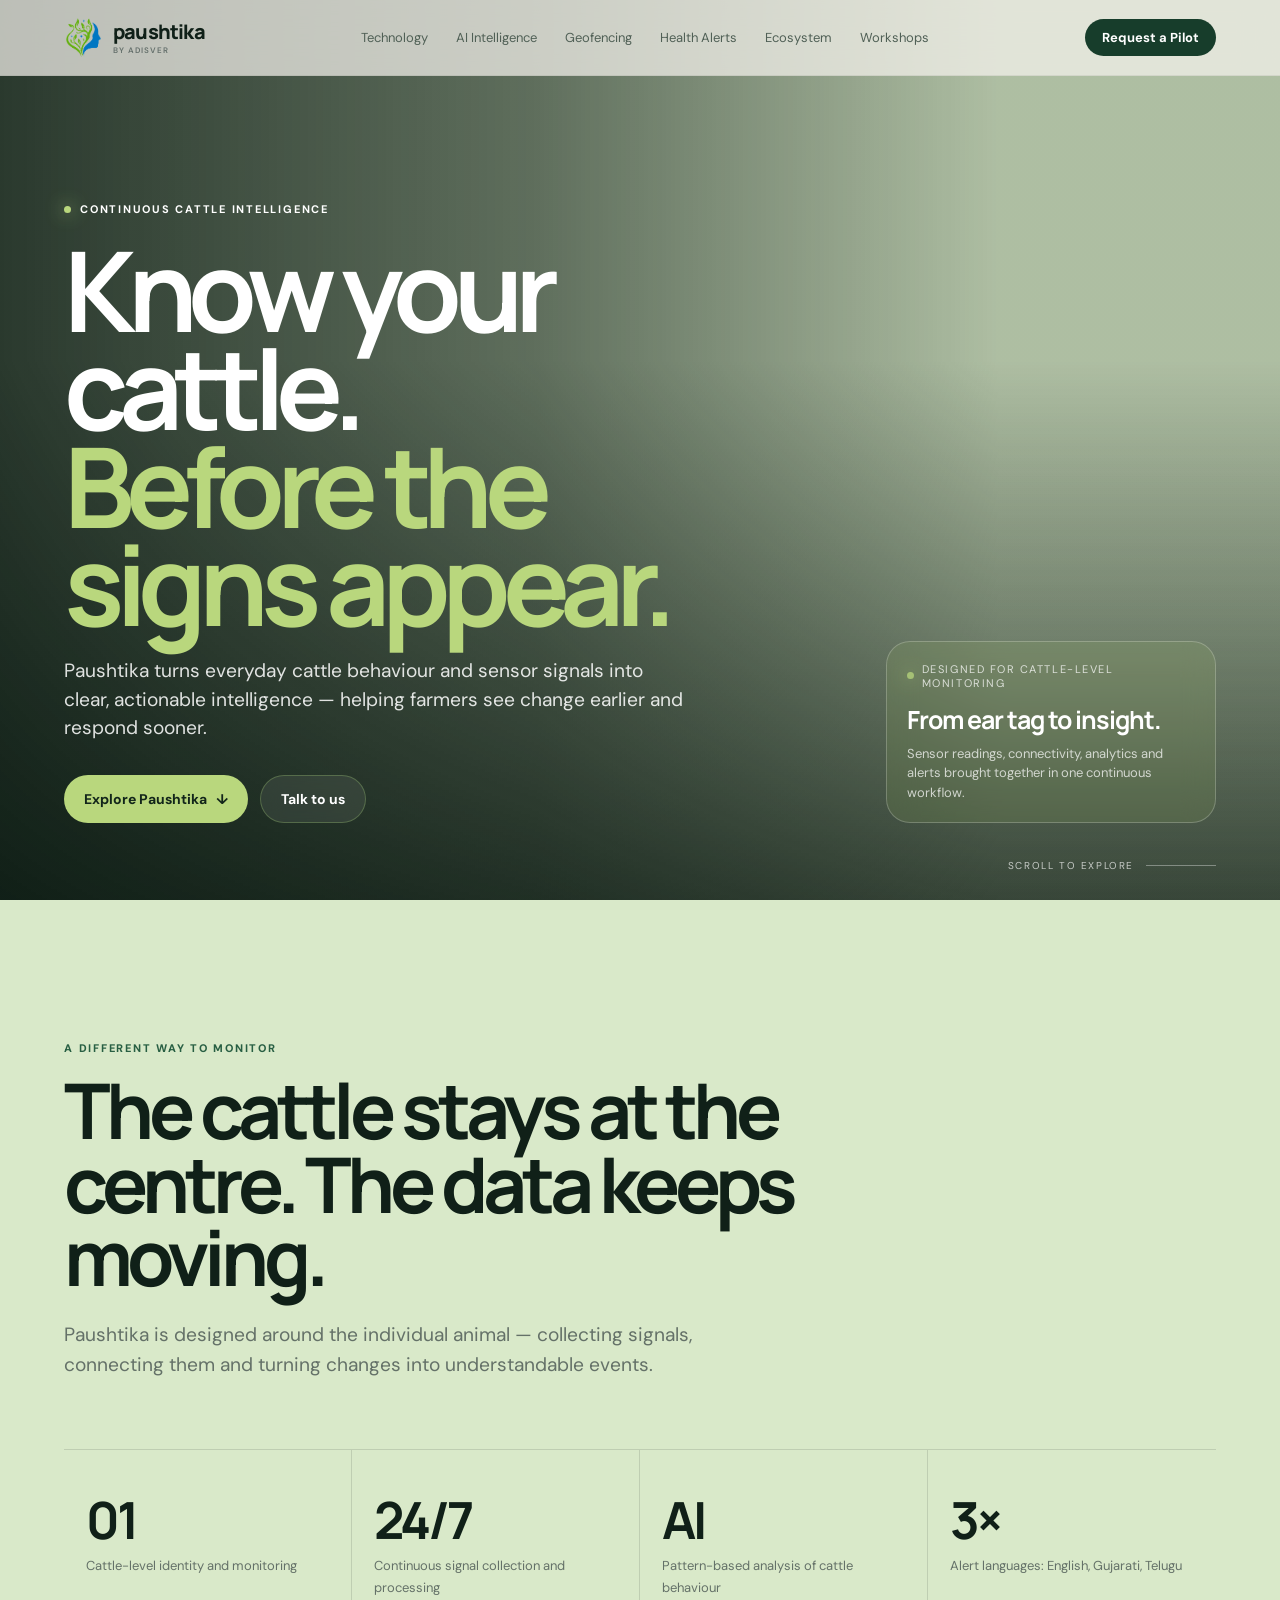
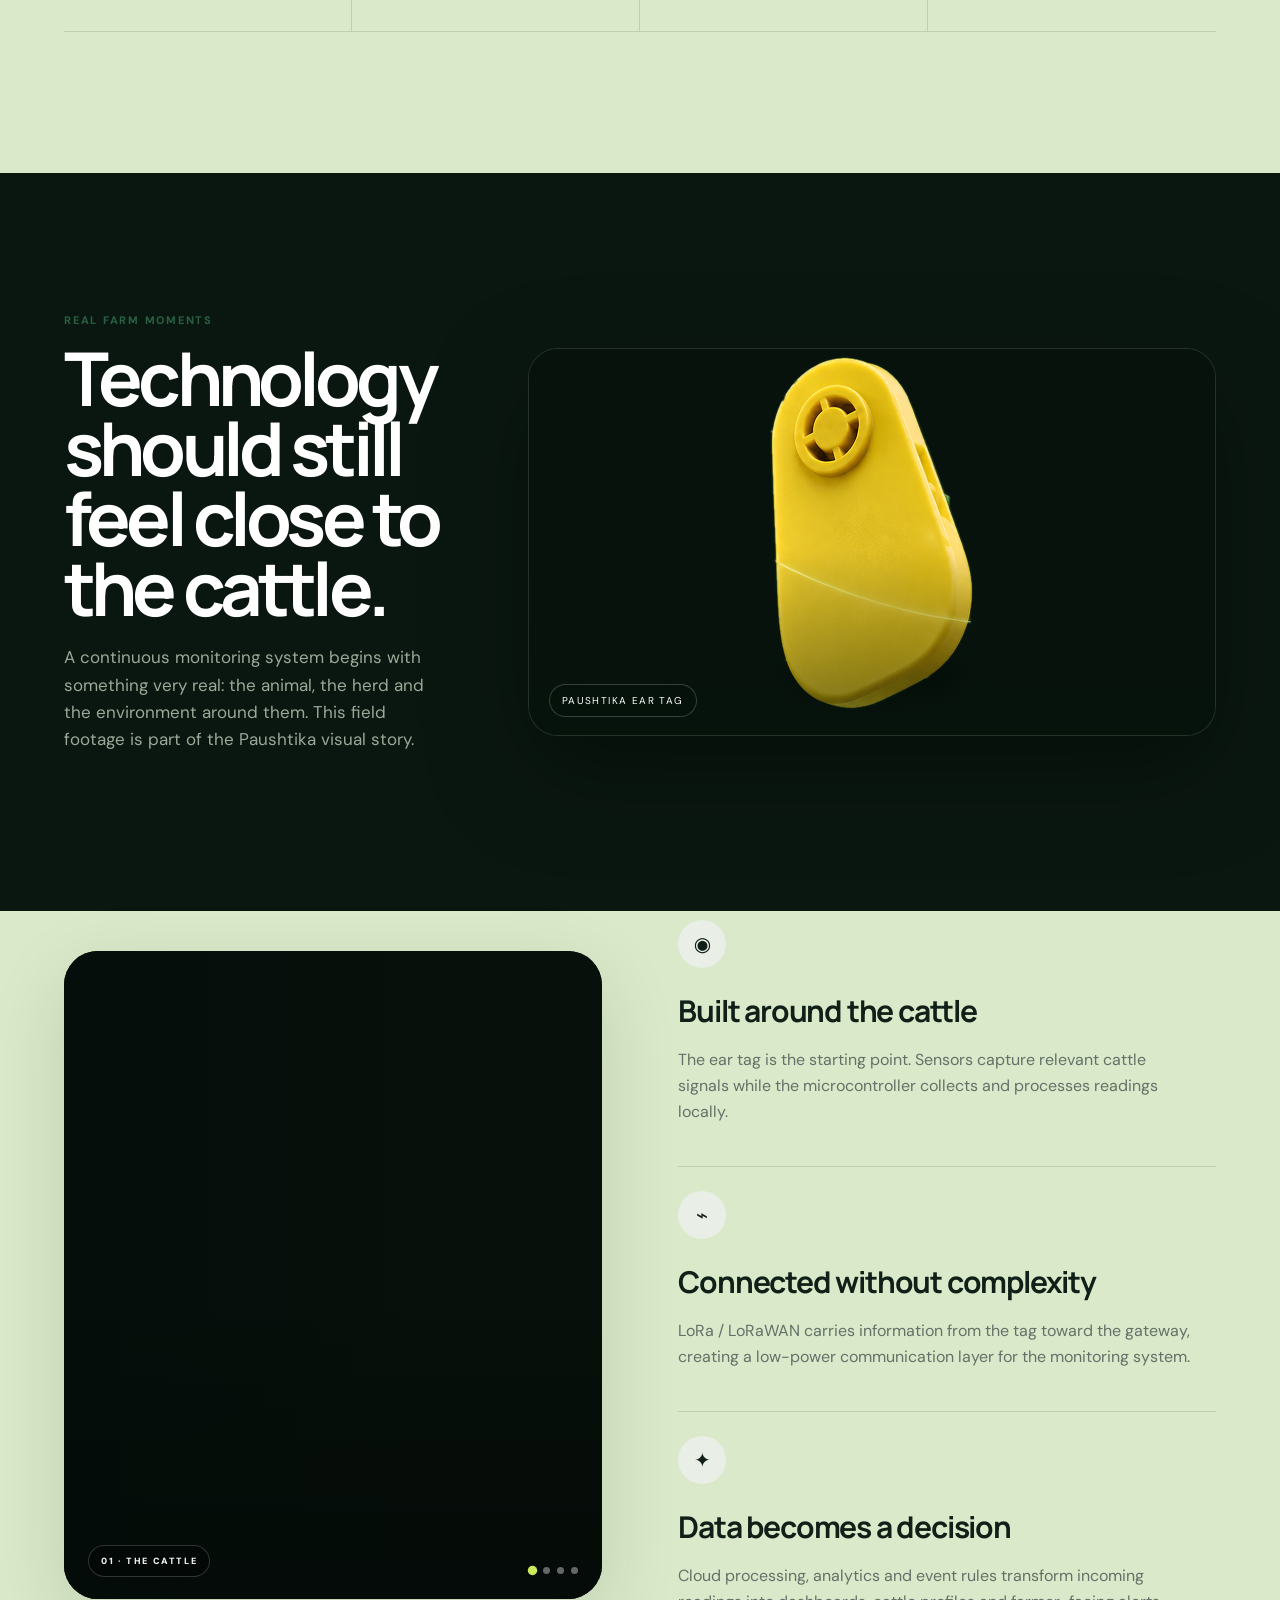
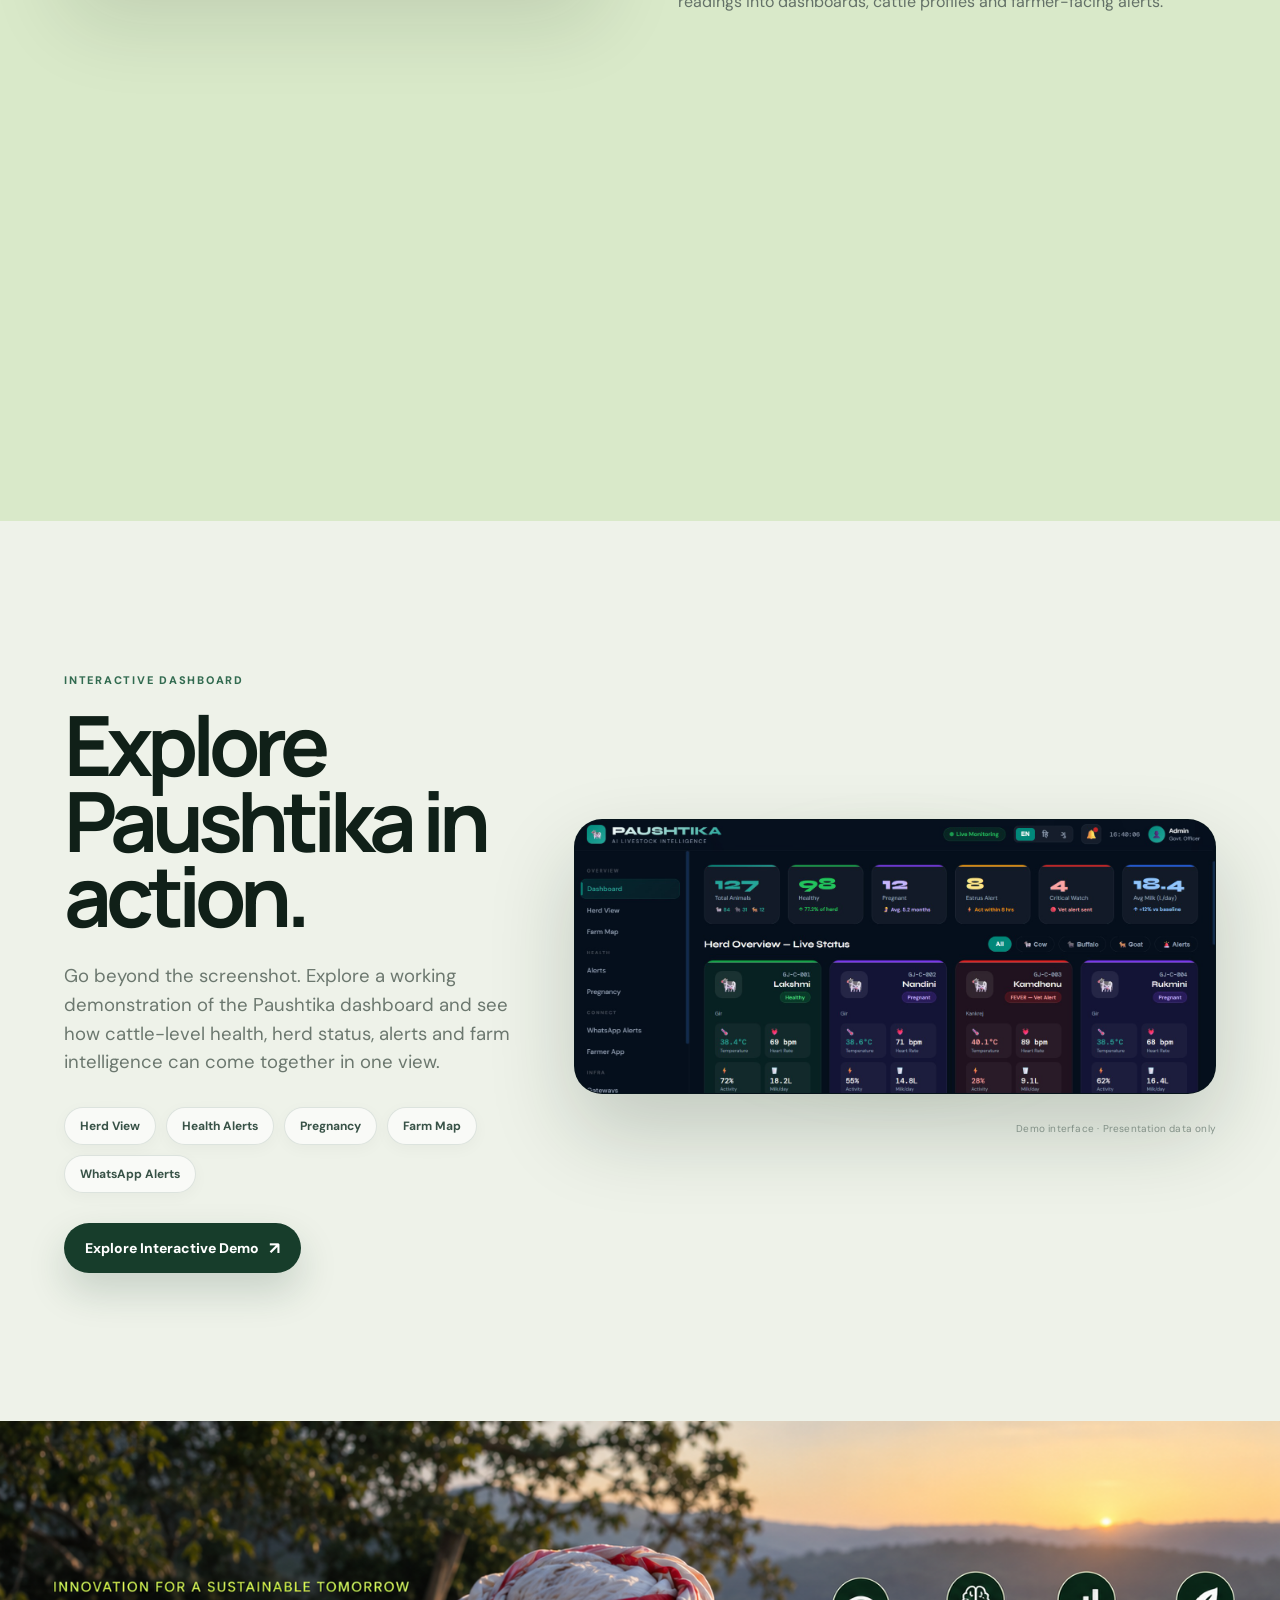
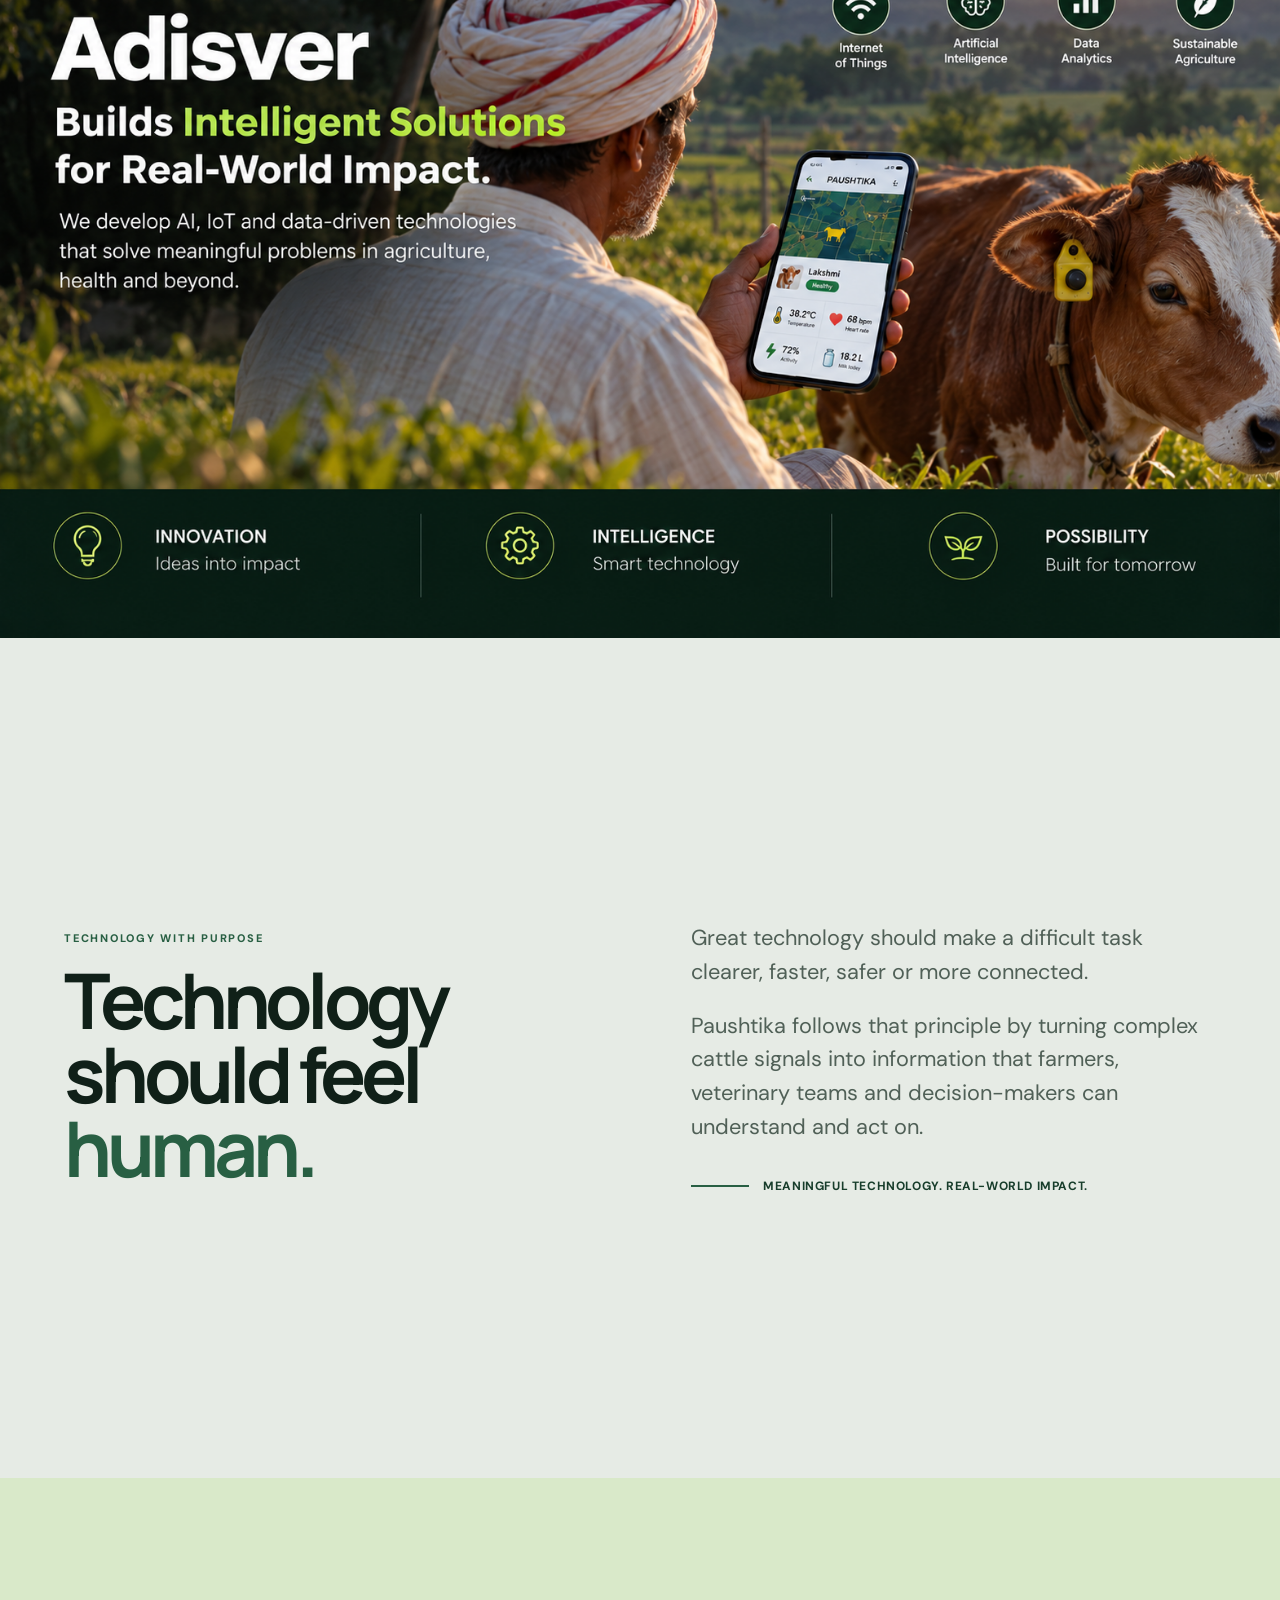
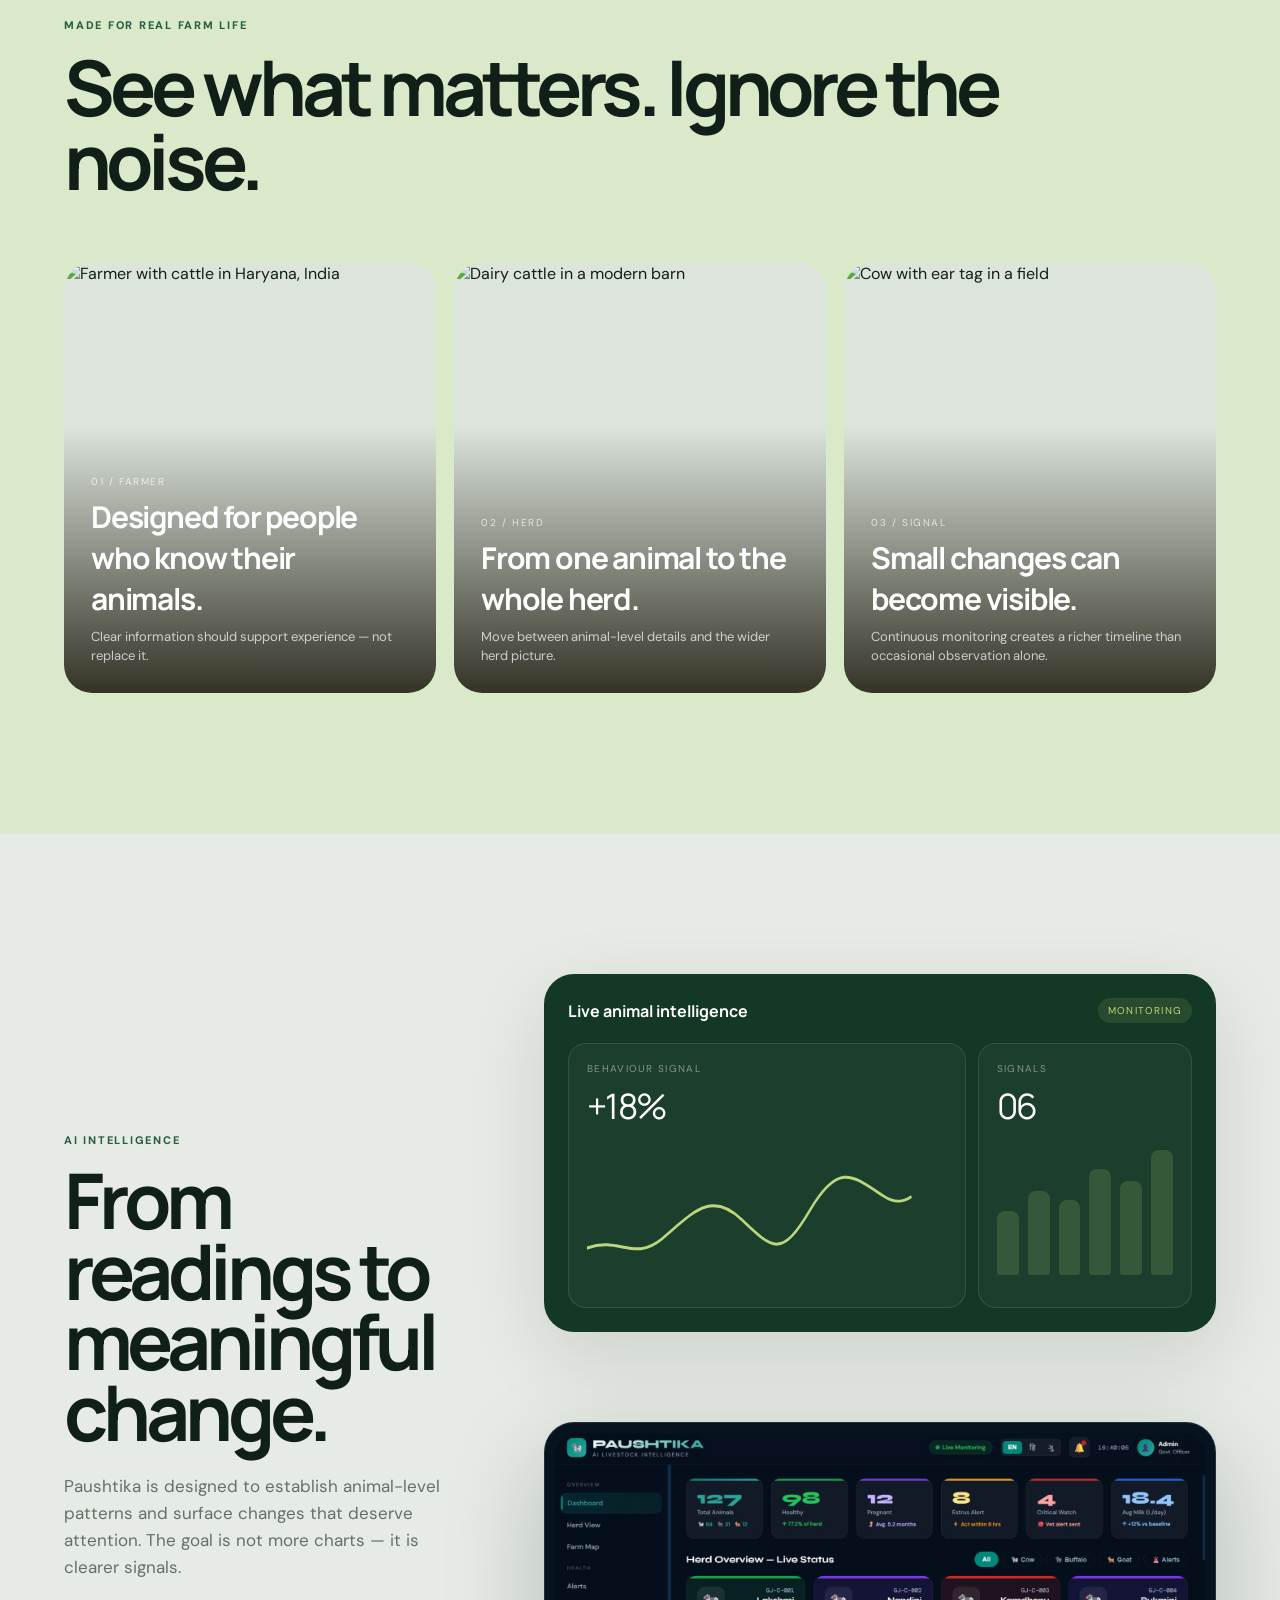
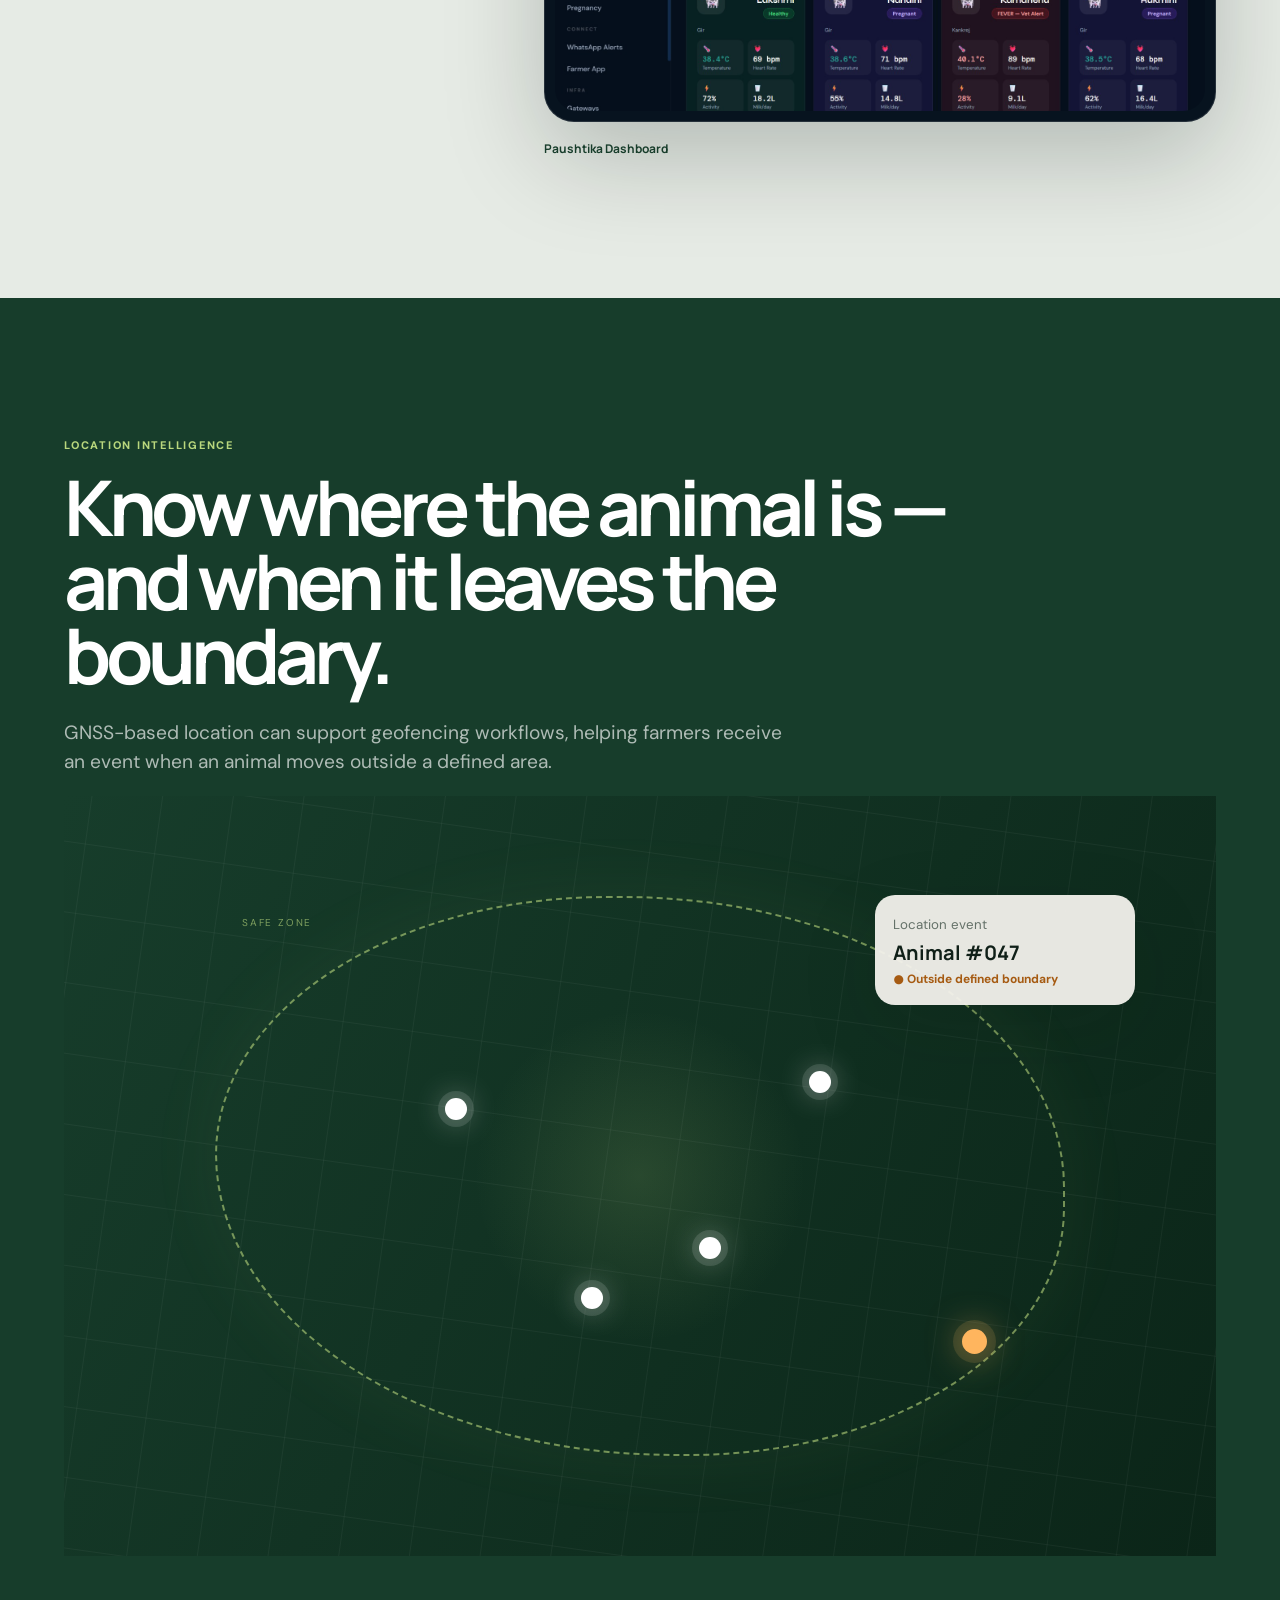
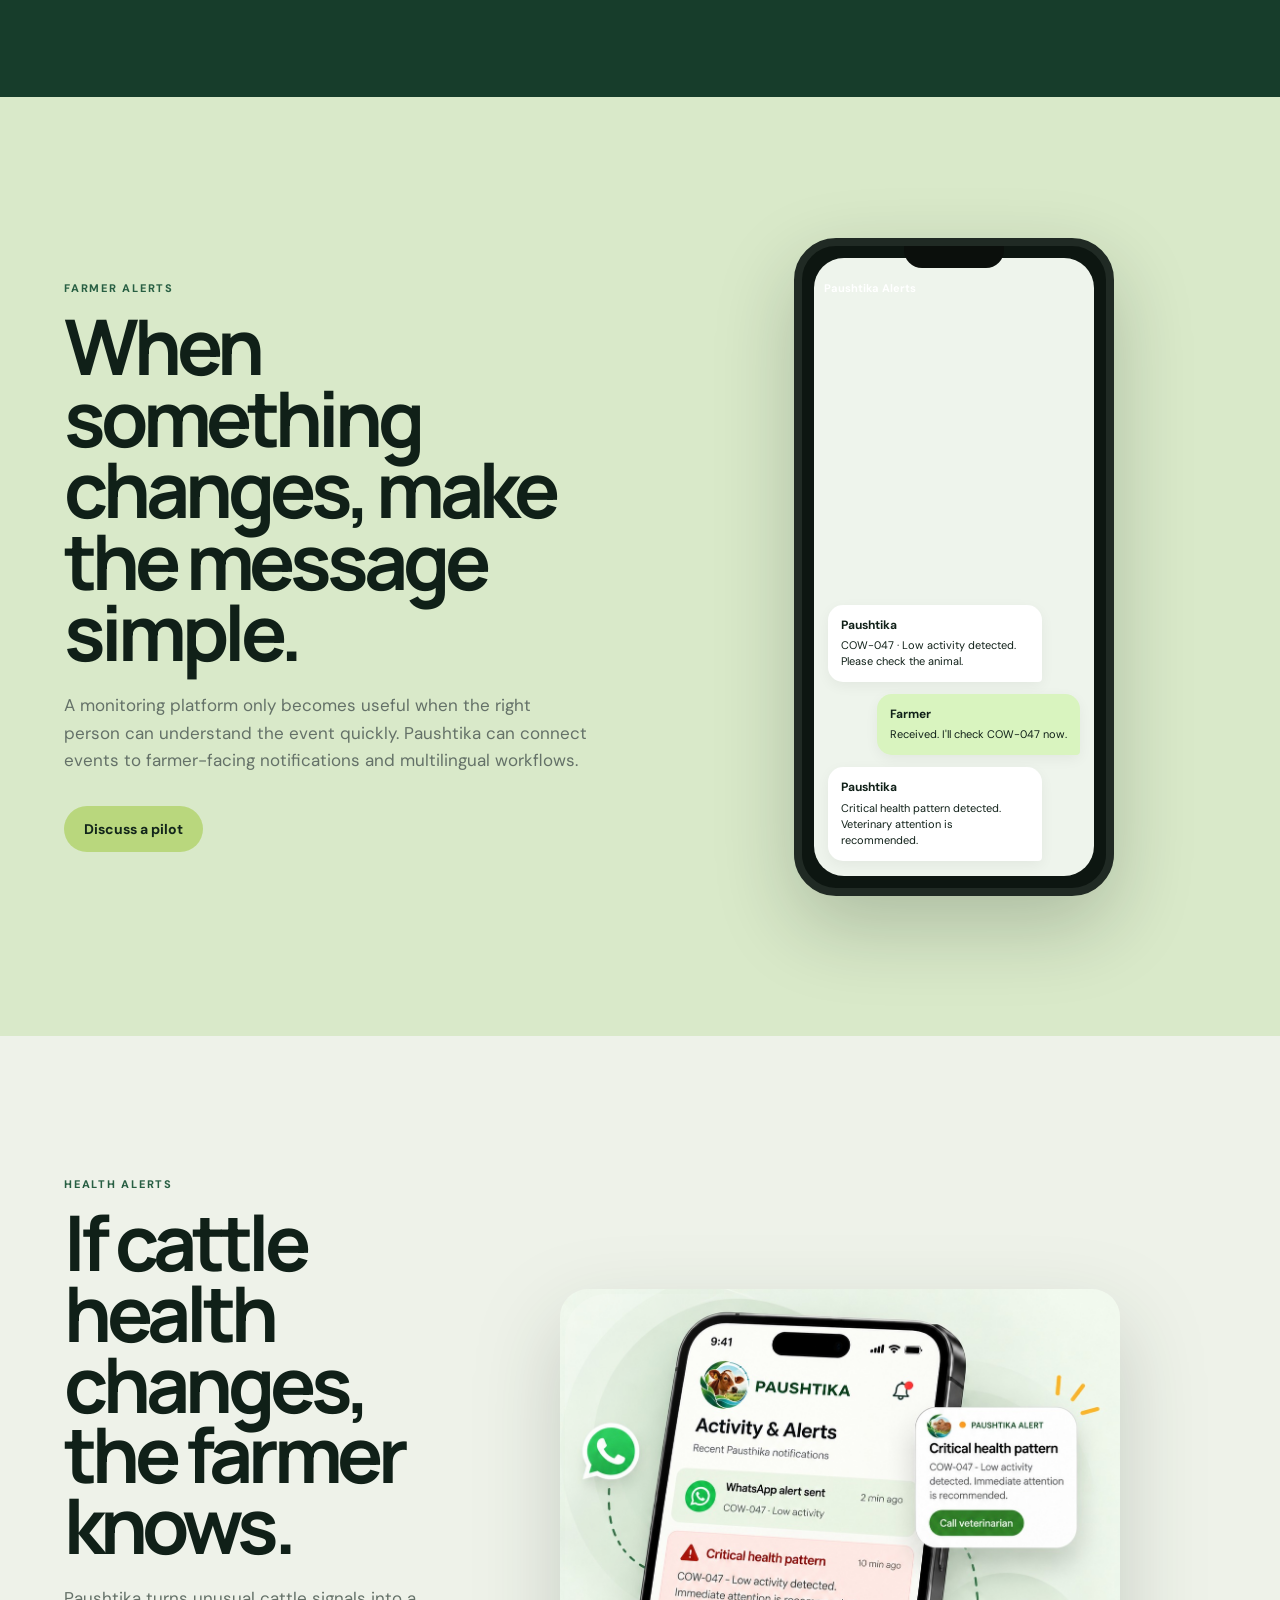
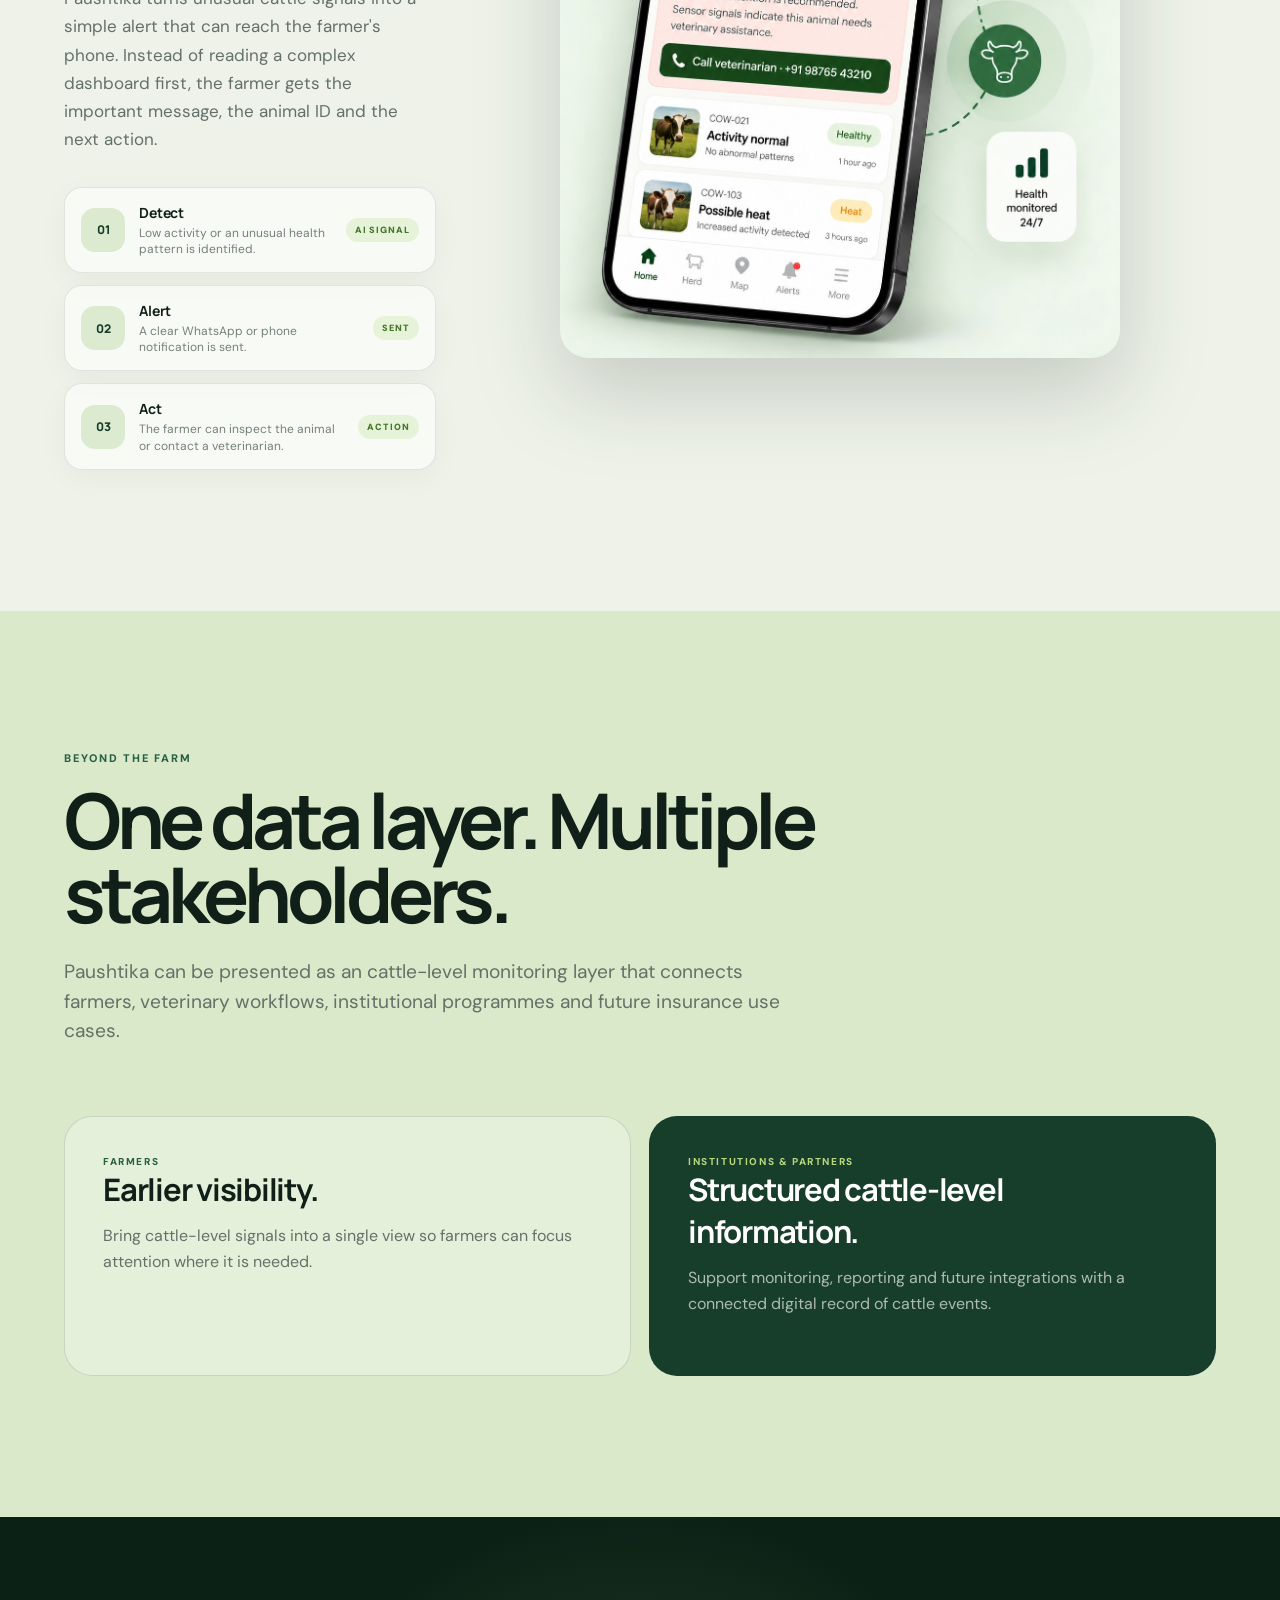
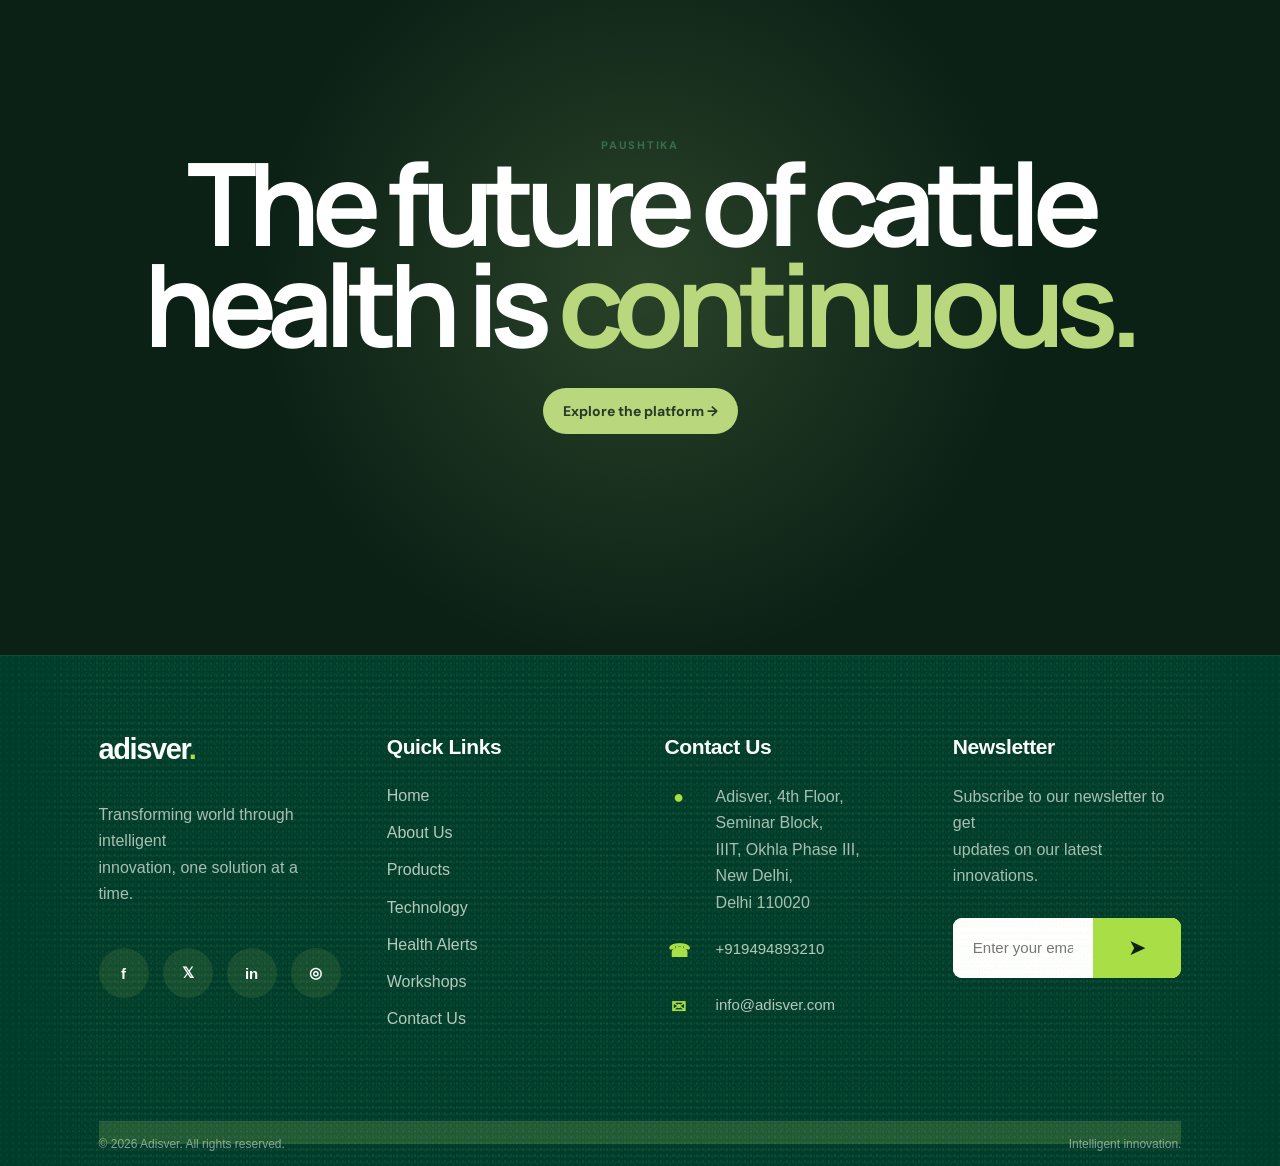
==== commit 2e5d0790: "Final" ====
--- a/adisver-website/index.html
+++ b/adisver-website/index.html
@@ -935,7 +935,7 @@
 </section>
 
 <section class="section innovation-page" id="innovation">
-  <img src="assets/images/farmer-app.png" alt="Adisver builds intelligent solutions for real-world impact" class="innovation-slide-image">
+  <img src="assets/images/innovation-slide.png" alt="Adisver builds intelligent solutions for real-world impact" class="innovation-slide-image">
 </section>
 
 <section class="section human-tech-page">
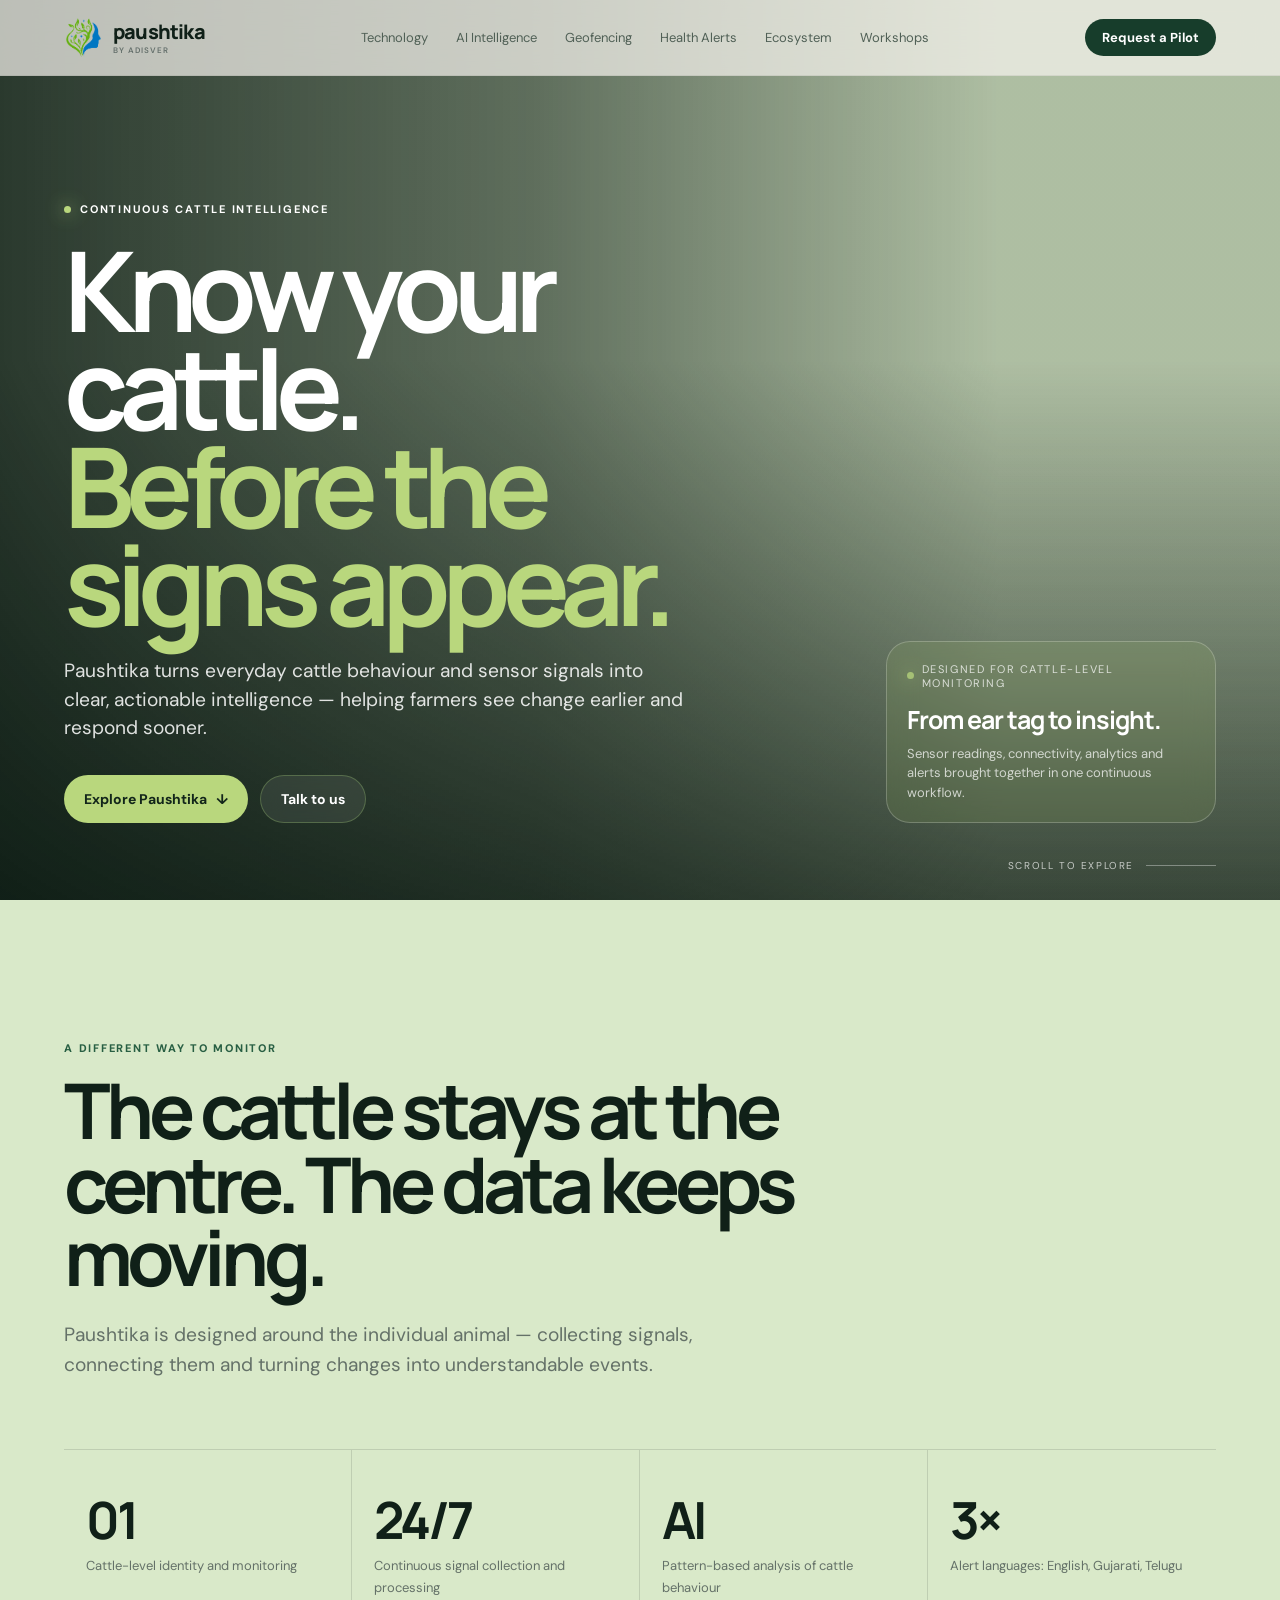
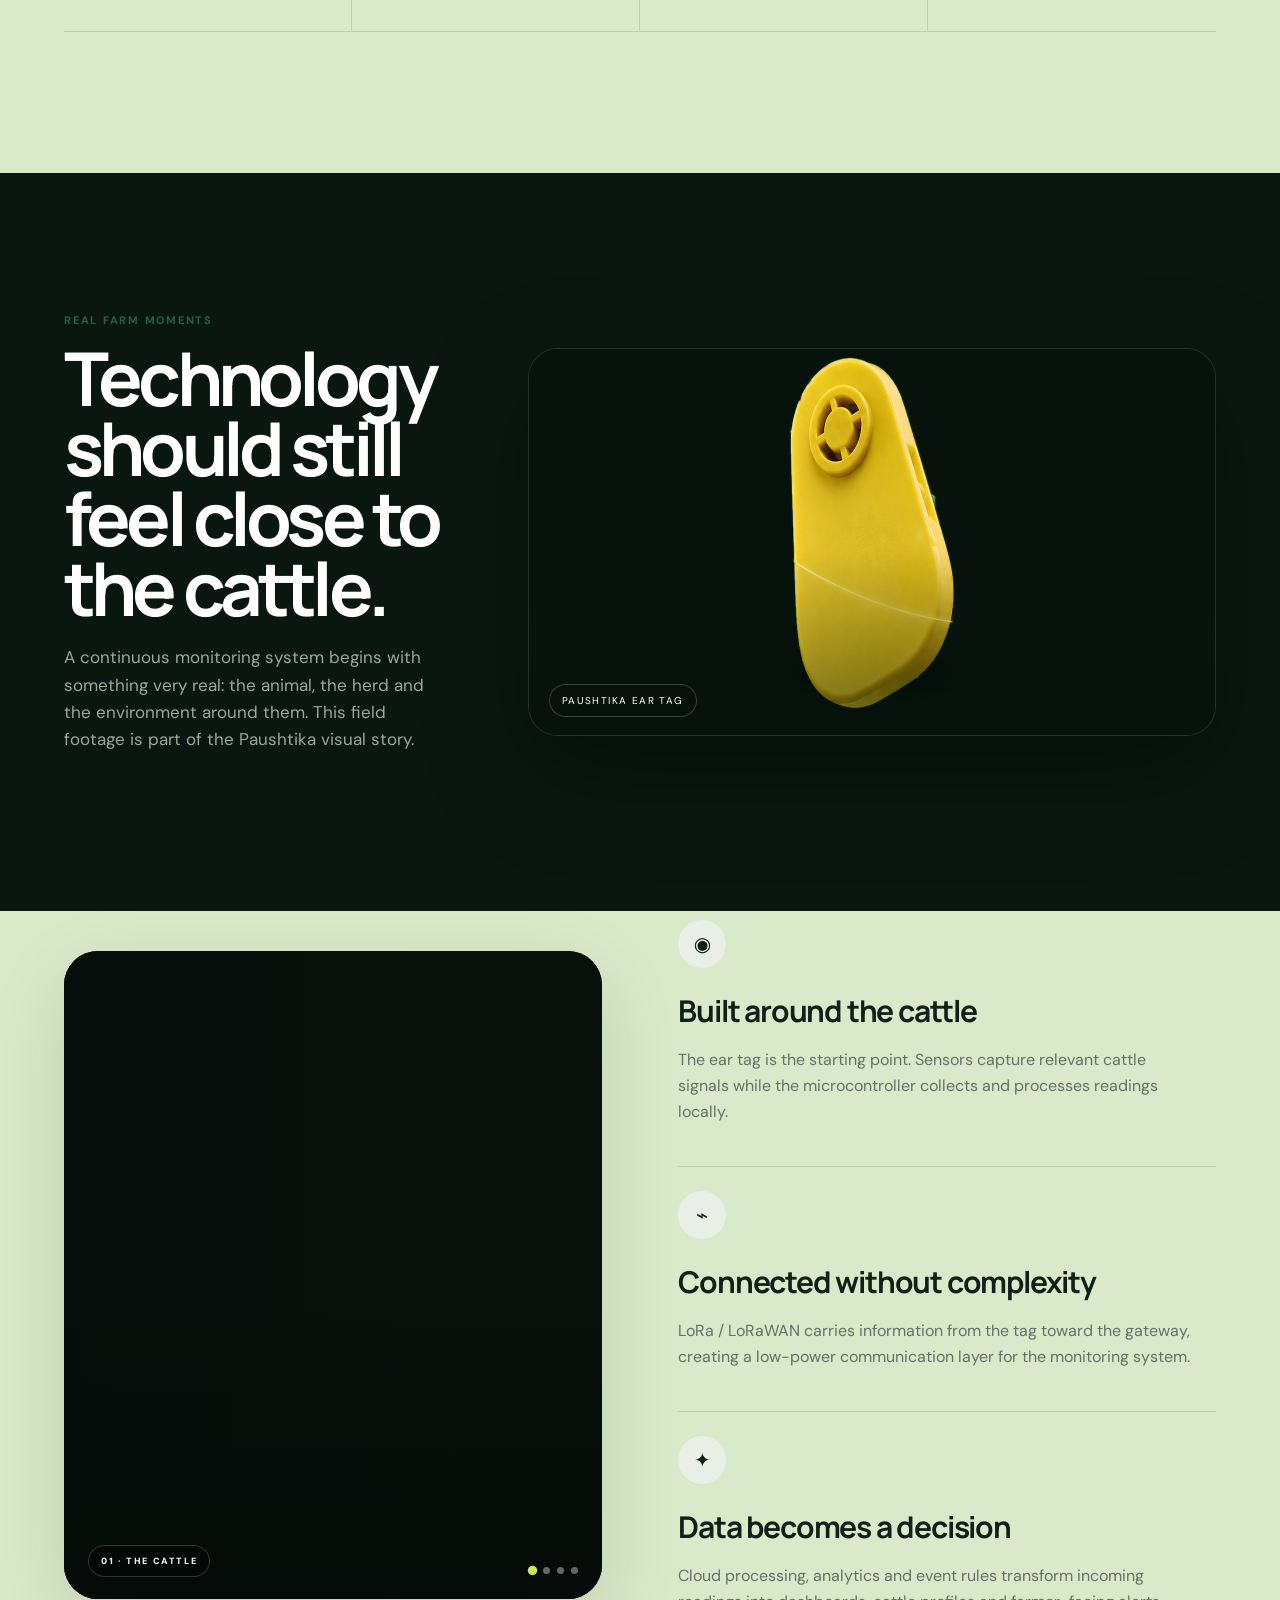
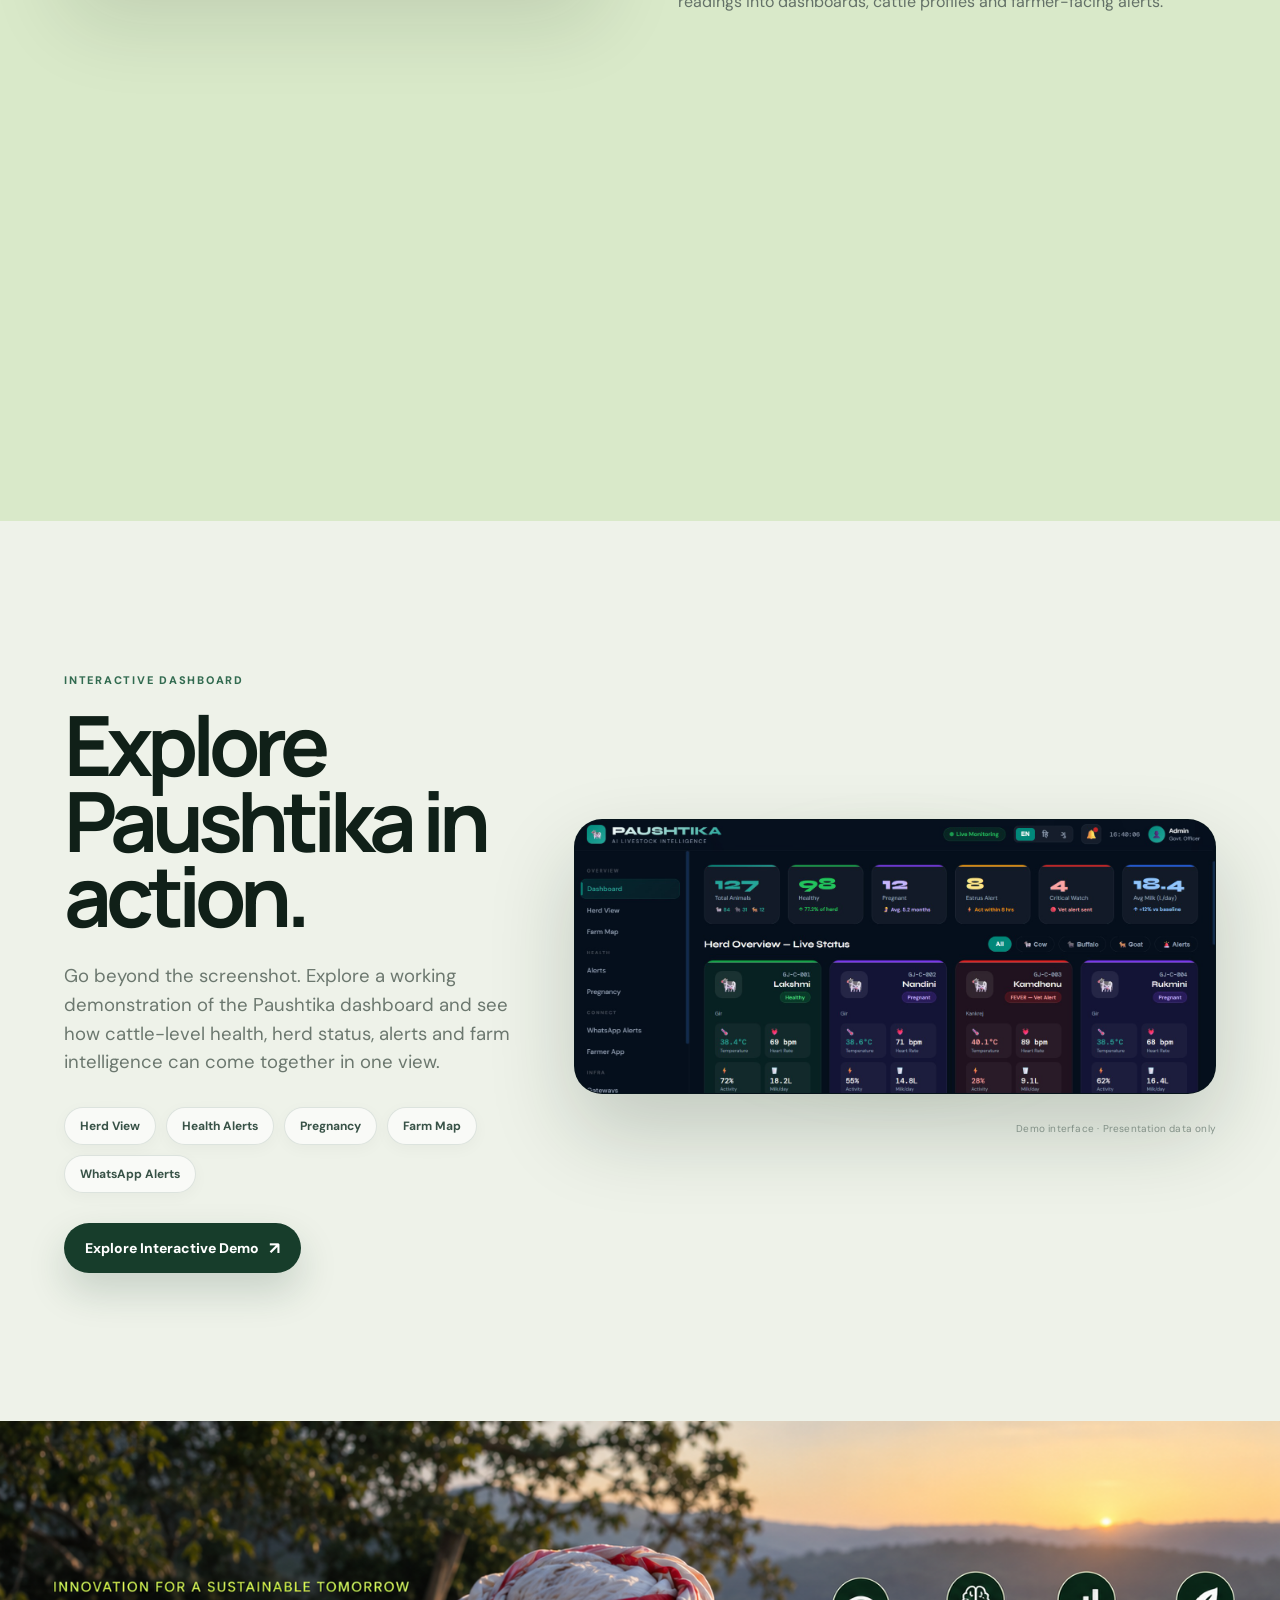
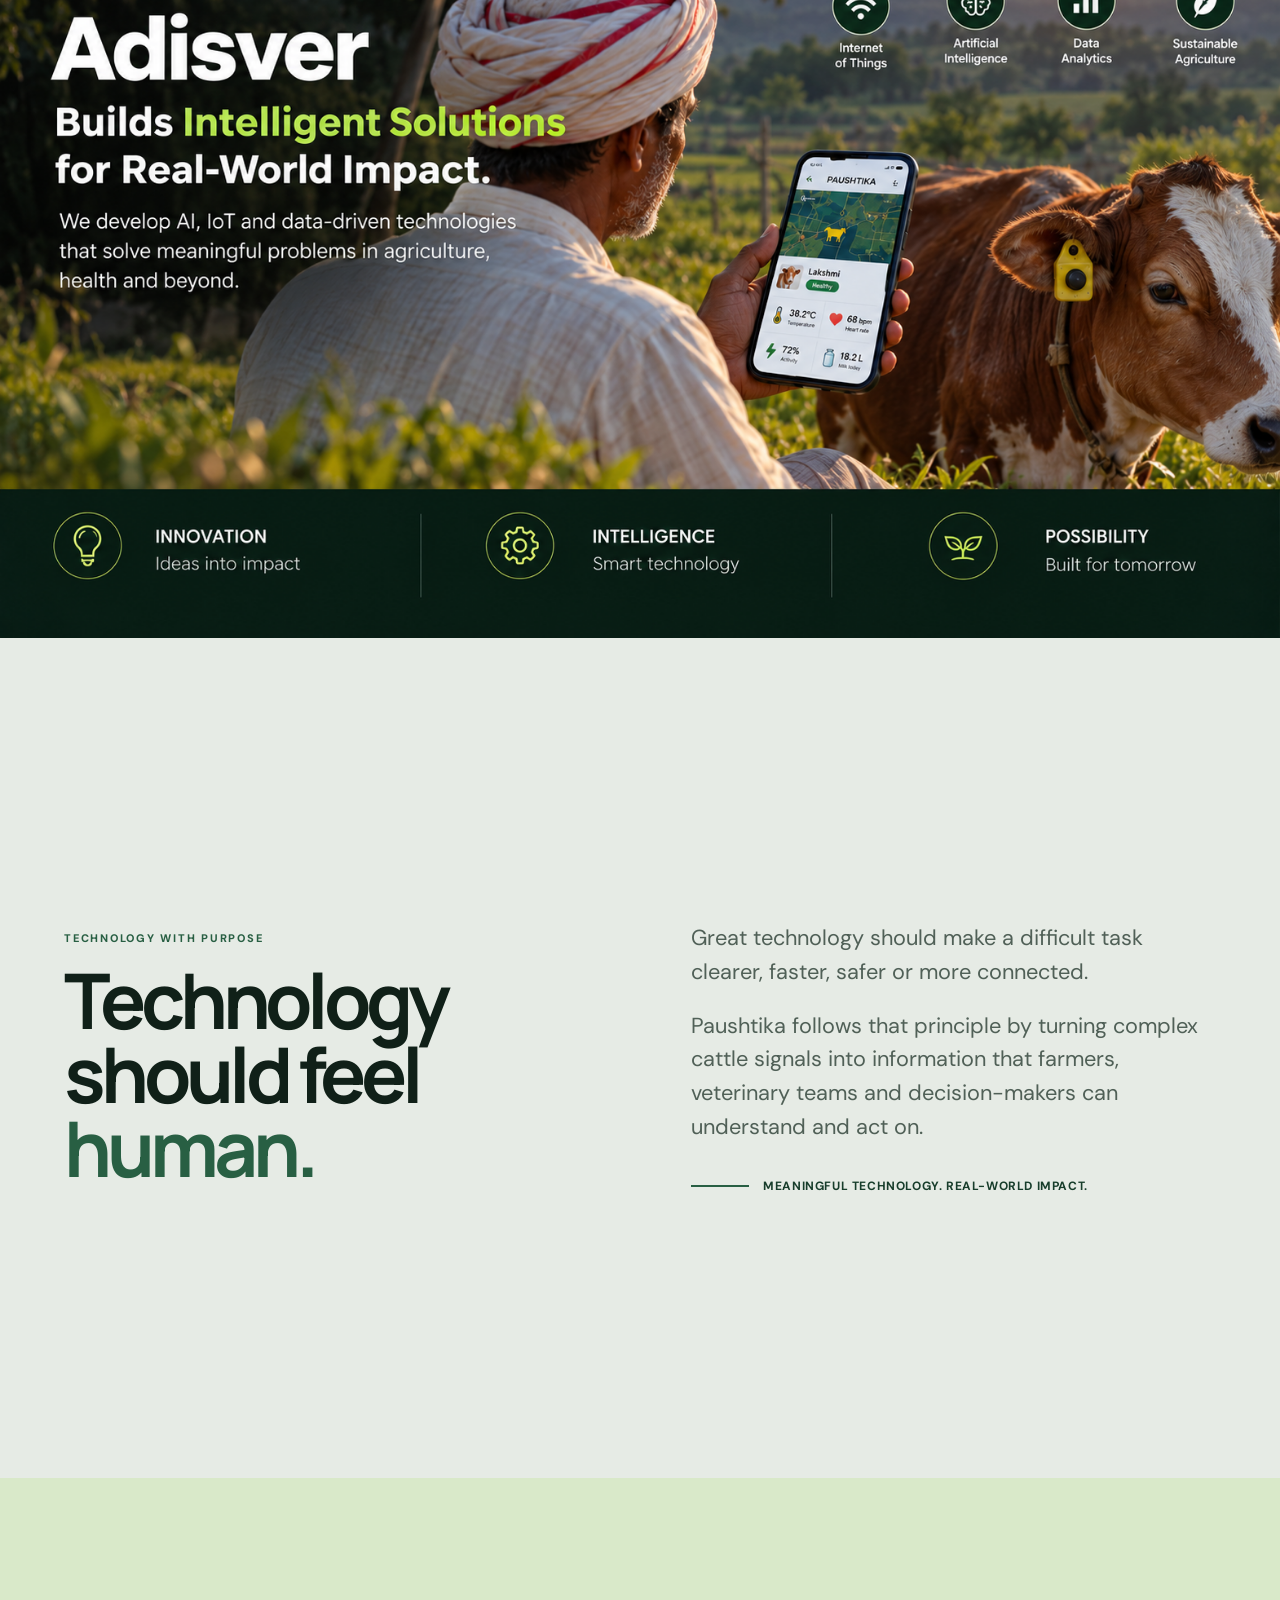
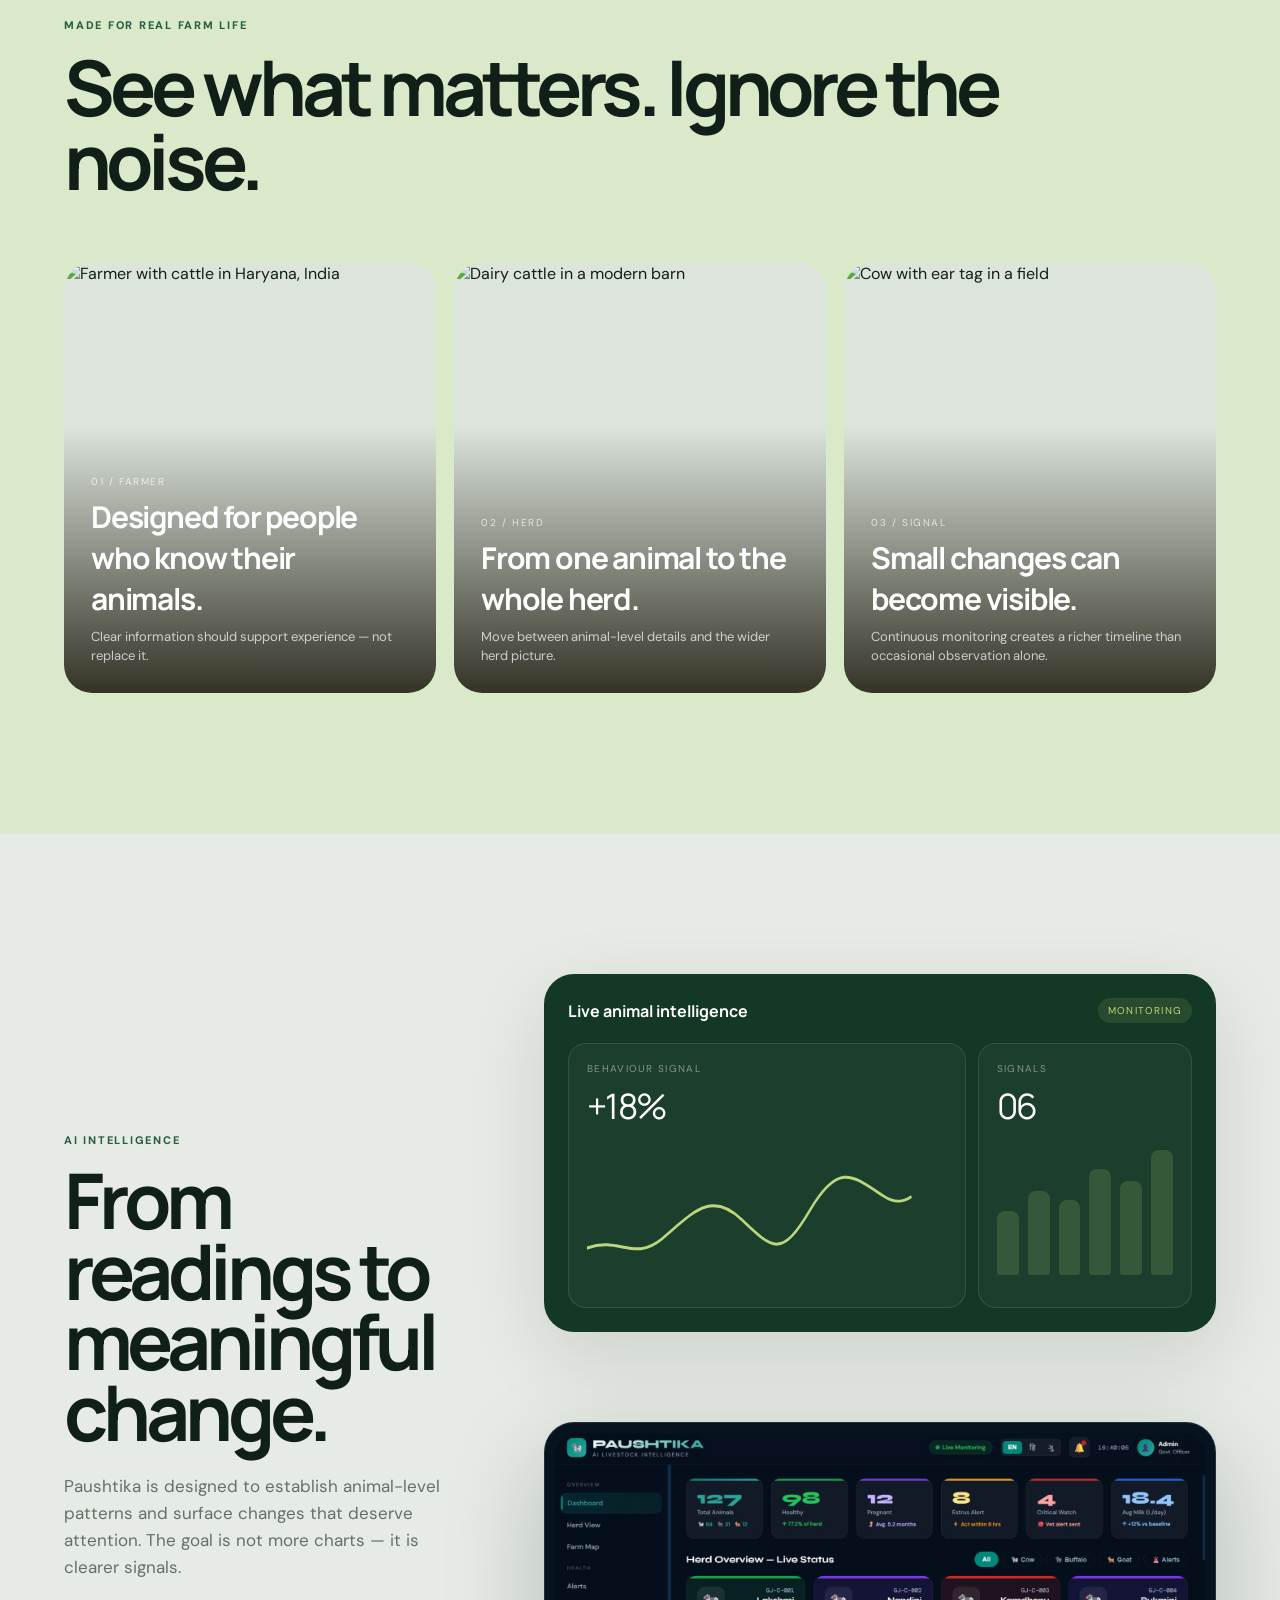
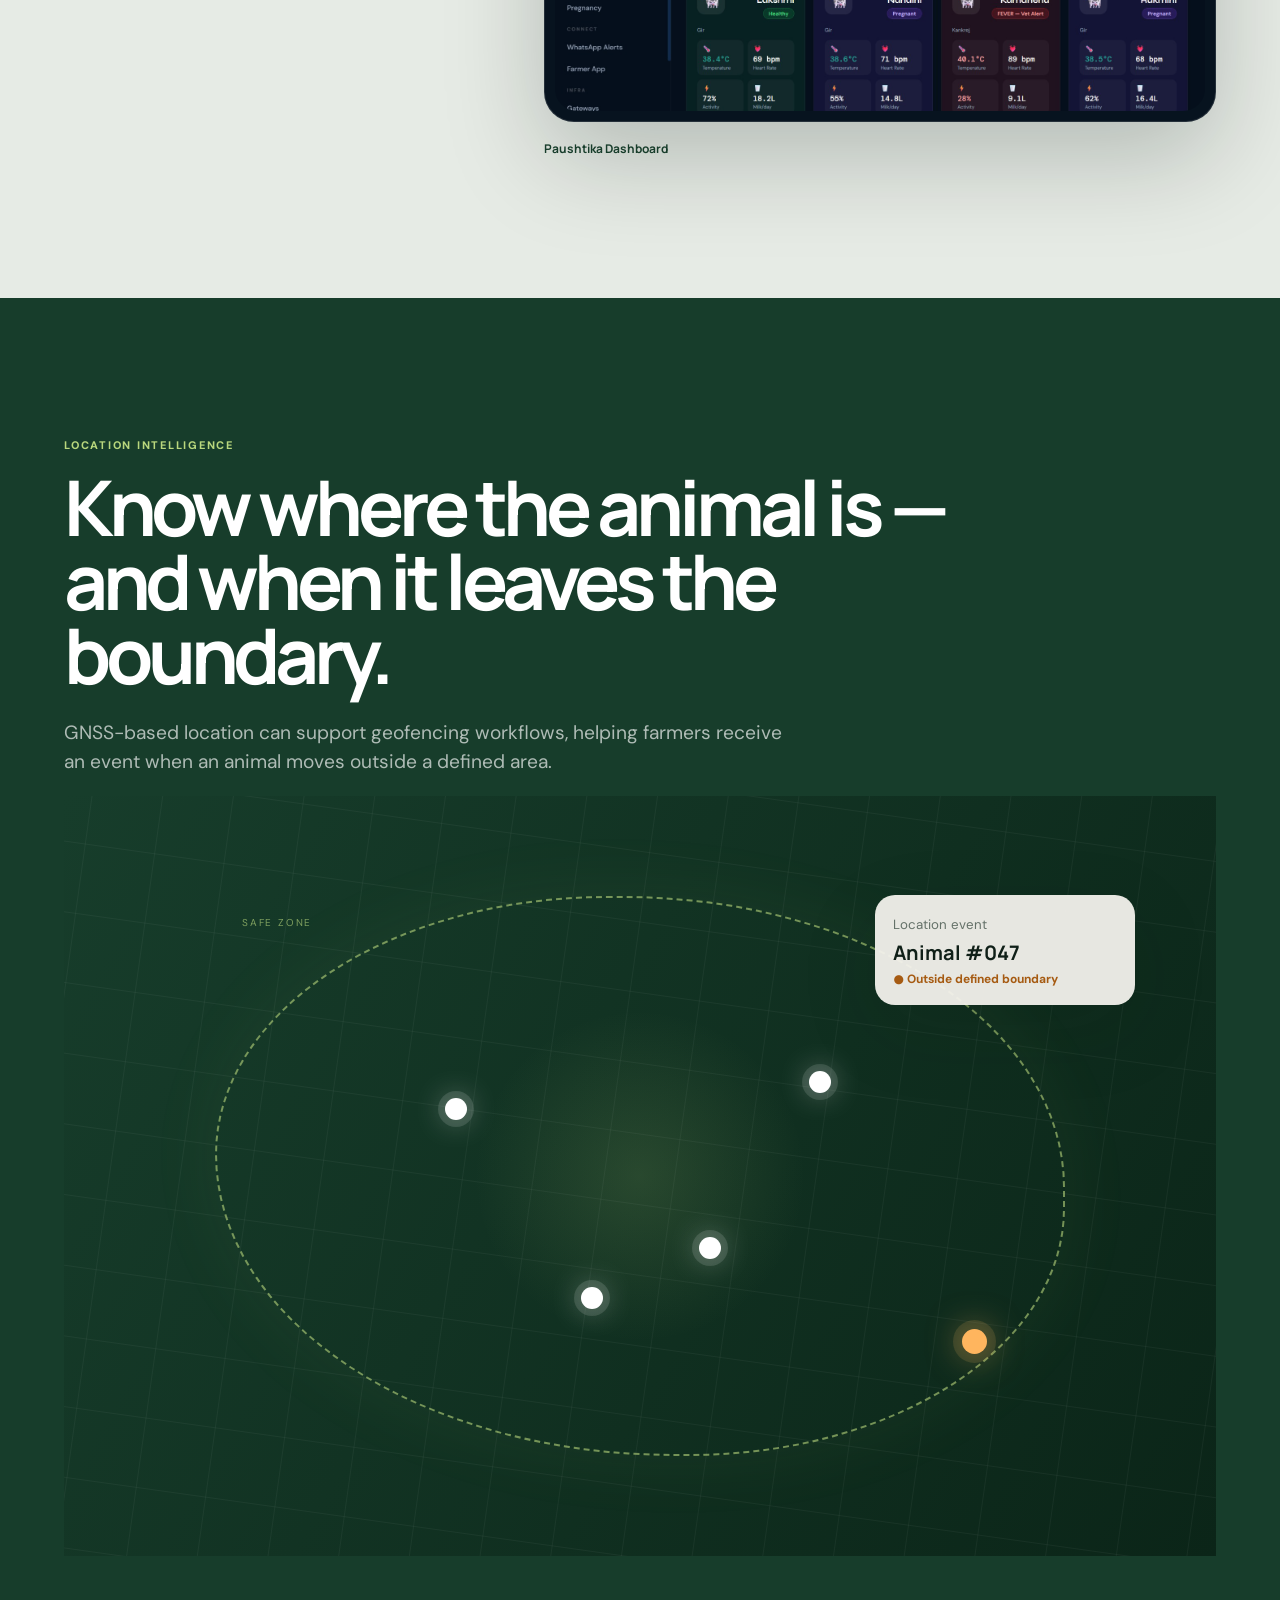
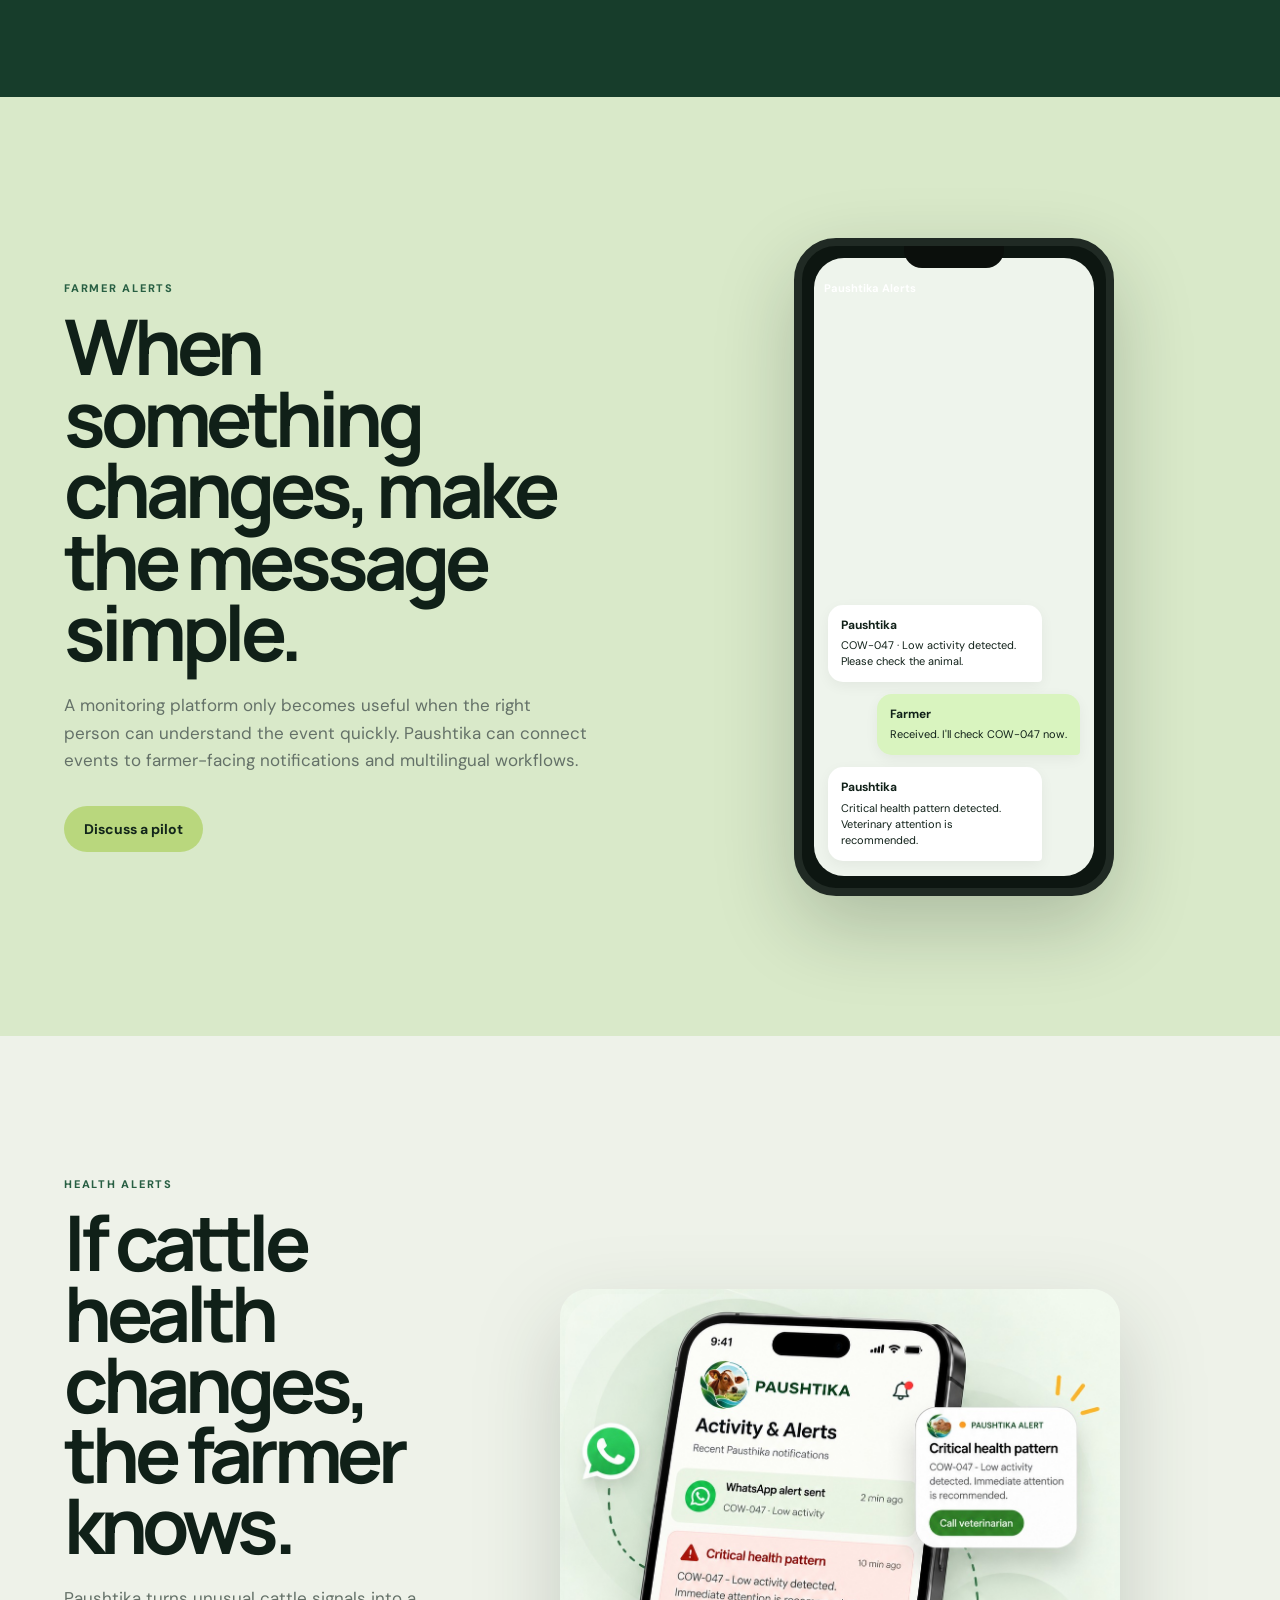
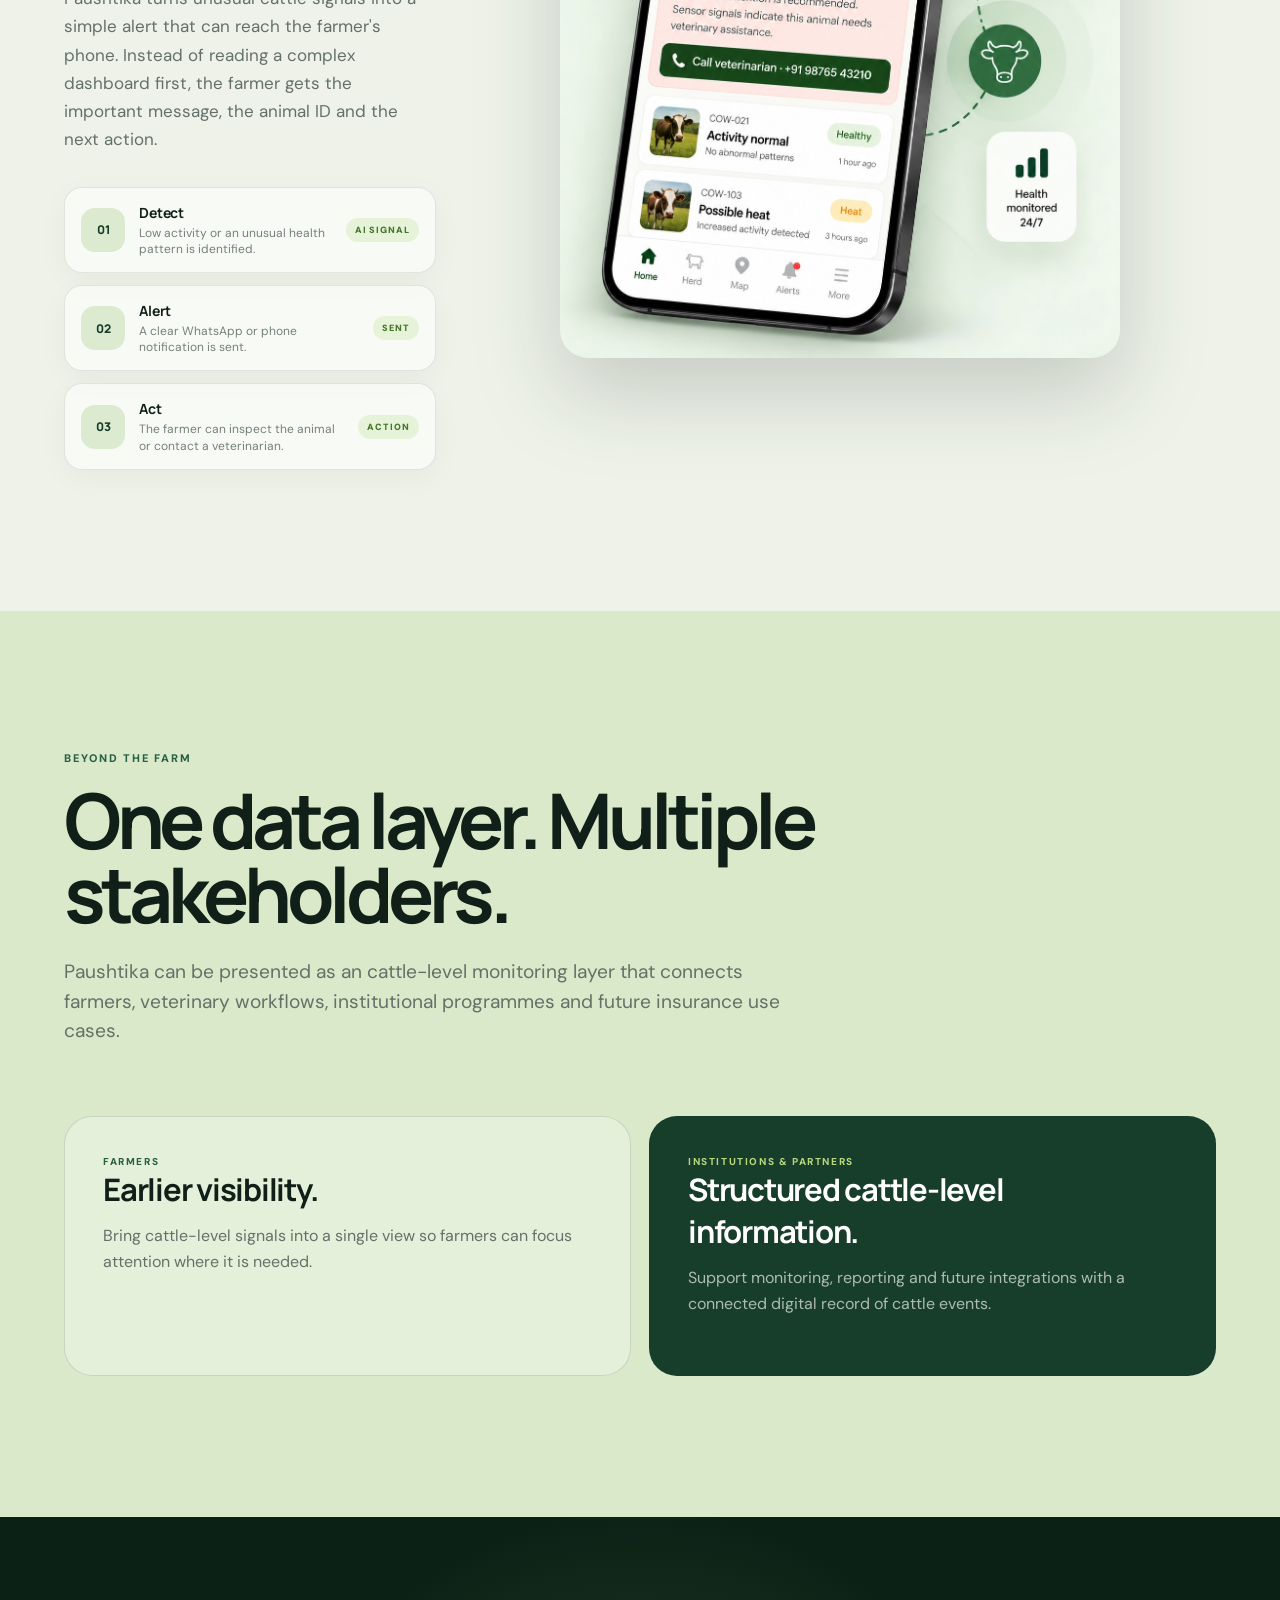
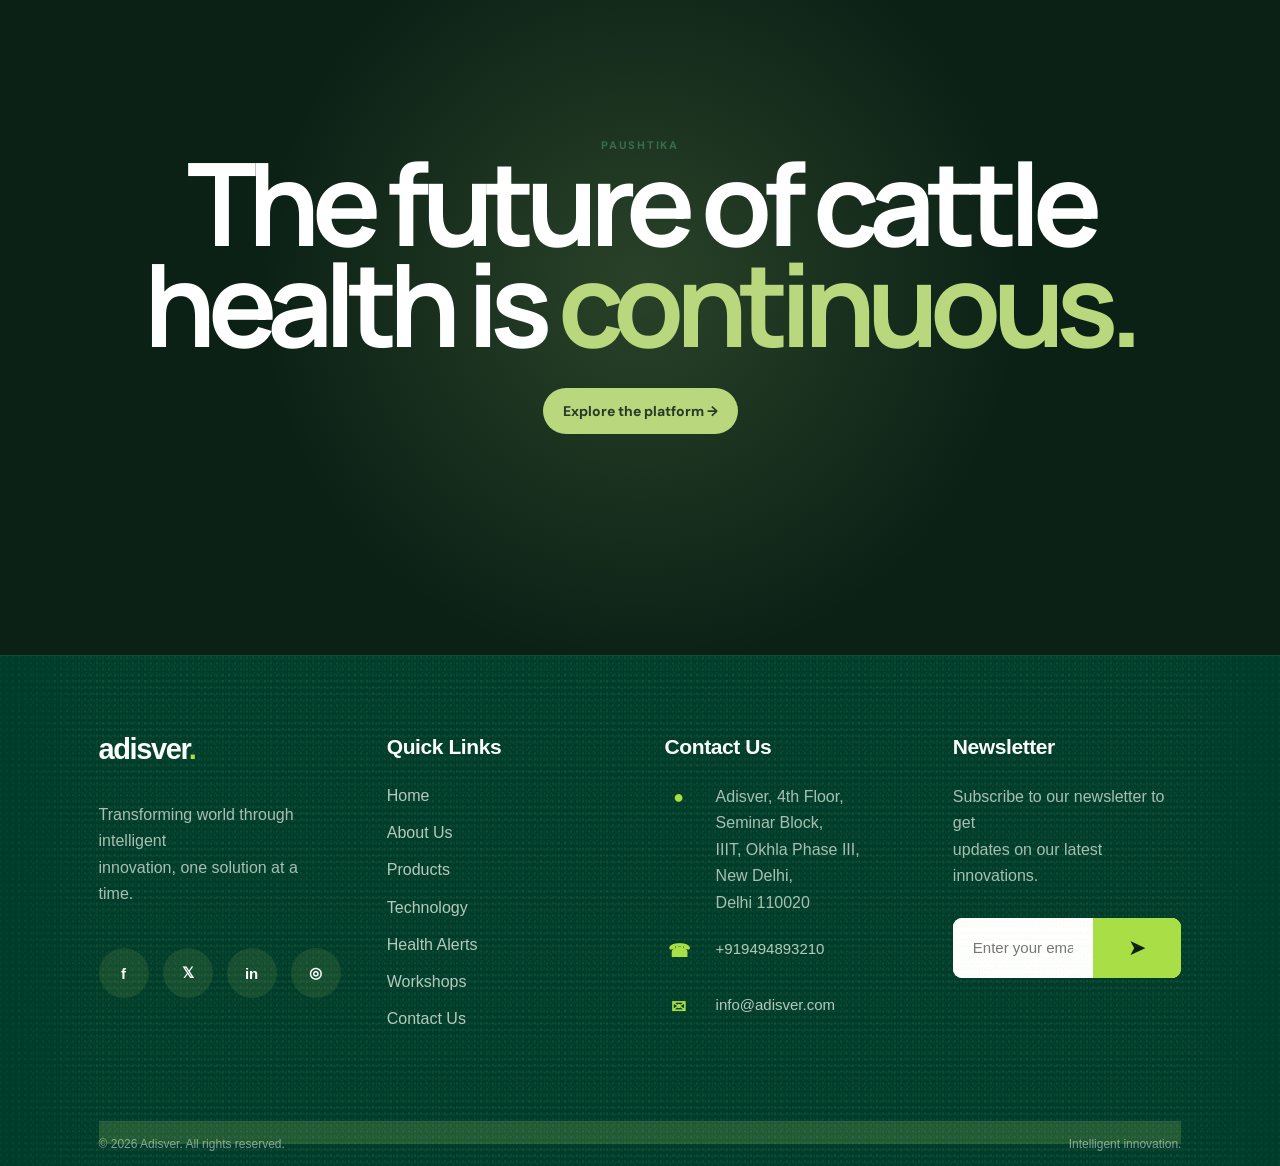
==== commit 2cba2619: "Farmer app update" ====
--- a/adisver-website/index.html
+++ b/adisver-website/index.html
@@ -876,7 +876,7 @@
           <div class="story-scene-label">02 · THE TAG</div>
         </div>
         <div class="story-scene story-scene-2">
-          <img src="assets/images/farmer-app.png" alt="Farmer checking cattle status on the Paushtika mobile app">
+          <img src="assets/images/farmer_app_paushtika.png" alt="Farmer checking cattle status on the Paushtika mobile app">
           <div class="story-scene-shade"></div>
           <div class="story-scene-label">03 · THE FARMER</div>
         </div>
